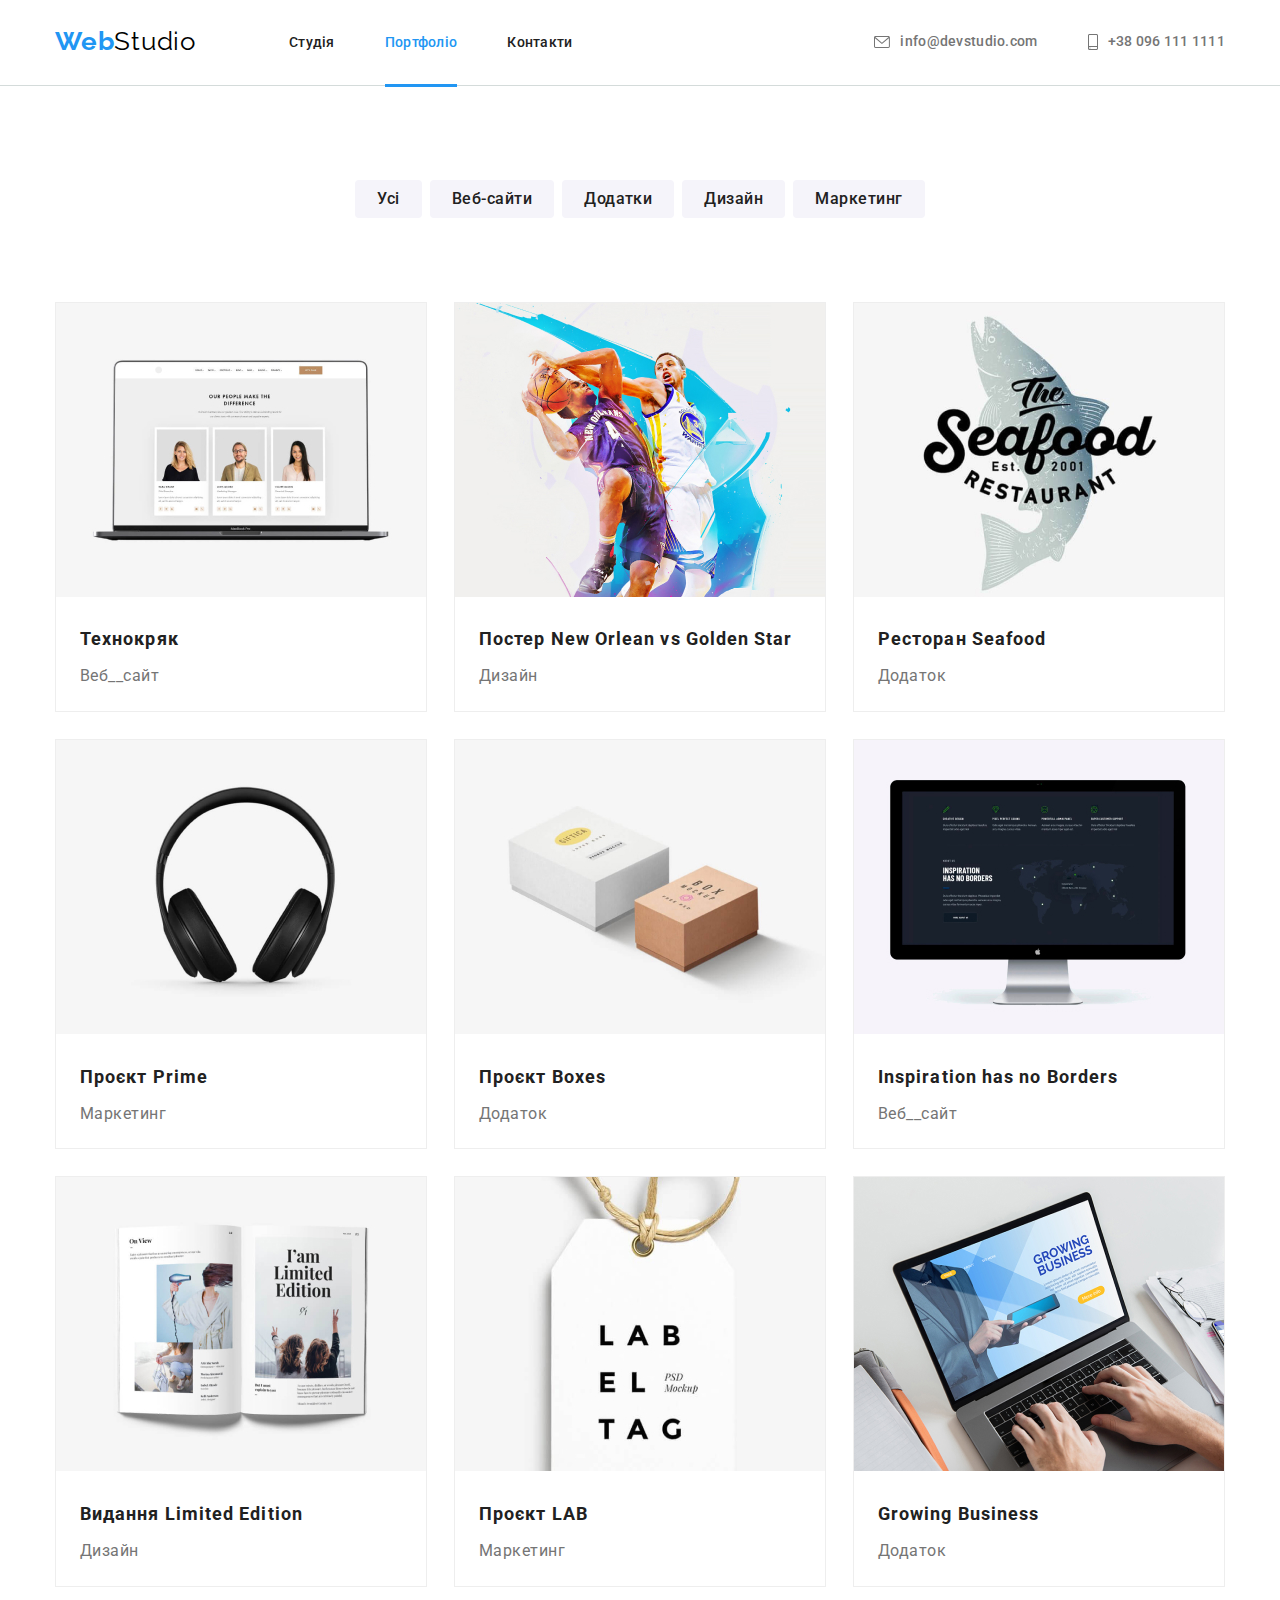
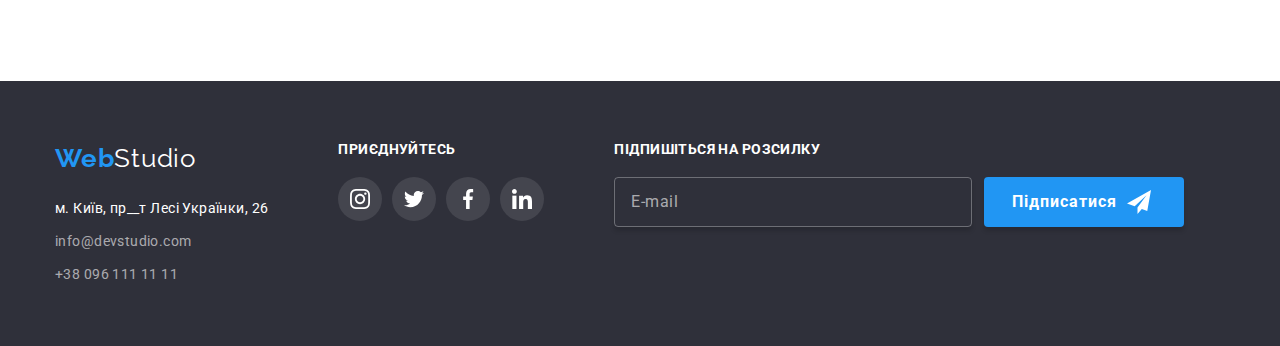
==== portfolio.html @ a840257c "not-done" ====
<!DOCTYPE html>
<html lang="en">

<head>
    <meta charset="UTF-8">
    <meta http-equiv="X-UA-Compatible" content="IE=edge">
    <meta name="viewport" content="width=device-width, initial-scale=1.0">
    <title>Portfolio</title>
    <link rel="preconnect" href="https://fonts.googleapis.com">
    <link rel="preconnect" href="https://fonts.gstatic.com" crossorigin>
    <link
        href="https://fonts.googleapis.com/css2?family=Raleway:wght@700&family=Roboto:wght@400;500;700;900&display=swap"
        rel="stylesheet">

<link rel="stylesheet" href="./css/portfolio.min.css">

<body class="body">
    <header class="header">
        <div class="container">
            <nav class="header__nav">
                <a class="header__logo__link" href="./index.html"><span class="header__logo__color">Web</span><span
                        class="header__logo">Studio</span></a>
                <ul class="header__list">
                    <li class="header__item"><a class="header__link" href="./index.html">Студія</a></li>
                    <li class="header__item"><a class="header__link header__link__active header__current" href="./portfolio.html">Портфоліо</a></li>
                    <li class="header__item"><a class="header__link" href="#">Контакти</a></li>
                </ul>
                <ul class="header__contacts">
                    <li class="header__contact"> 
                        <div class="header__svg__item">
                            <svg class="header__svg__envelope">
                                <use href="./icons/icon.svg#icon-envelope-hover"></use>
                            </svg>
                             <a class="header__contact__link" href="mailto:info@devstudio.com">info@devstudio.com</a>
                        </div>
                    </li>
                    <li class="header__contact"> 
                        <div class="header__svg__item">
                            <svg class="header__svg__smartphone">
                                <use href="./icons/icon.svg#icon-smartphone"></use>
                            </svg> 
                            <a class="header__contact__link" href="tel:+380961111111">+38 096 111 1111</a>
                        </div>


                    </li>
                </ul>
            </nav>
        </div>
    </header>
    <main class="projects">
        <div class="container">
            <ul class="projects__list">
                <li class="projects__item"><button class="projects__button" type="button">Усі</button></li>
                <li class="projects__item"><button class="projects__button" type="button">Веб-сайти</button></li>
                <li class="projects__item"><button class="projects__button" type="button">Додатки</button></li>
                <li class="projects__item"><button class="projects__button" type="button">Дизайн</button></li>
                <li class="projects__item"><button class="projects__button" type="button">Маркетинг</button></li>
            </ul>
            <ul class="projects__list2">
                <li class="projects__item2">
                    <article class="projects__article">
                        <div class="projects__hover__box">
                            <p class="projects__hover__text">Ресурс пропонує комплексні пропозиції з різним рівнем функціоналу та сервісів. Все це дозволить відвідувачу отримати вичерпні відомості про компанію чи приватну особу.</p>
                        </div>
                        <img src="./imgase-portfolio/img.jpg" alt="website">
                        <div class="projects__box">
                            <h2 class="projects__headline">Технокряк</h2>
                            <p class="projects__info">Веб__сайт</p>
                        </div>
                    </article>
                </li>
                <li class="projects__item2">
                    <article class="projects__article">
                        <div class="projects__hover__box">
                            <p class="projects__hover__text">Ресурс пропонує комплексні пропозиції з різним рівнем функціоналу та сервісів. Все це дозволить відвідувачу отримати вичерпні відомості про компанію чи приватну особу.</p>
                        </div>
                        <img src="./imgase-portfolio/img(1).jpg" alt="designe">
                        <div class="projects__box">
                            <h2 class="projects__headline">Постер New Orlean vs Golden Star</h2>
                            <p class="projects__info">Дизайн</p>
                        </div>
                    </article>
                </li>
                <li class="projects__item2">
                    <article class="projects__article">
                        <div class="projects__hover__box">
                            <p class="projects__hover__text">Ресурс пропонує комплексні пропозиції з різним рівнем функціоналу та сервісів. Все це дозволить відвідувачу отримати вичерпні відомості про компанію чи приватну особу.</p>
                        </div>
                        <img src="./imgase-portfolio/img(2).jpg" alt="addition">
                        <div class="projects__box">
                            <h2 class="projects__headline">Ресторан Seafood</h2>
                            <p class="projects__info">Додаток</p>
                        </div>
                    </article>

                </li>
                <li class="projects__item2">
                    <article class="projects__article">
                        <div class="projects__hover__box">
                            <p class="projects__hover__text">Ресурс пропонує комплексні пропозиції з різним рівнем функціоналу та сервісів. Все це дозволить відвідувачу отримати вичерпні відомості про компанію чи приватну особу.</p>
                        </div>
                        <img src="./imgase-portfolio/img(3).jpg" alt="marketing">
                        <div class="projects__box">
                            <h2 class="projects__headline">Проєкт Prime</h2>
                            <p class="projects__info">Маркетинг</p>
                        </div>
                    </article>

                </li>
                <li class="projects__item2">
                    <article class="projects__article">
                        <div class="projects__hover__box">
                            <p class="projects__hover__text">Ресурс пропонує комплексні пропозиції з різним рівнем функціоналу та сервісів. Все це дозволить відвідувачу отримати вичерпні відомості про компанію чи приватну особу.</p>
                        </div>
                        <img src="./imgase-portfolio/img(4).jpg" alt="addition">
                        <div class="projects__box">
                            <h2 class="projects__headline">Проєкт Boxes</h2>
                            <p class="projects__info">Додаток</p>
                        </div>
                    </article>

                </li>
                <li class="projects__item2">
                    <article class="projects__article">
                        <div class="projects__hover__box">
                            <p class="projects__hover__text">Ресурс пропонує комплексні пропозиції з різним рівнем функціоналу та сервісів. Все це дозволить відвідувачу отримати вичерпні відомості про компанію чи приватну особу.</p>
                        </div>
                        <img src="./imgase-portfolio/img(5).jpg" alt="website">
                        <div class="projects__box">
                            <h2 class="projects__headline">Inspiration has no Borders</h2>
                            <p class="projects__info">Веб__сайт</p>
                        </div>
                    </article>

                </li>
                <li class="projects__item2">
                    <article class="projects__article">
                        <div class="projects__hover__box">
                            <p class="projects__hover__text">Ресурс пропонує комплексні пропозиції з різним рівнем функціоналу та сервісів. Все це дозволить відвідувачу отримати вичерпні відомості про компанію чи приватну особу.</p>
                        </div>
                        <img src="./imgase-portfolio/img(6).jpg" alt="designe">
                        <div class="projects__box">
                            <h2 class="projects__headline">Видання Limited Edition</h2>
                            <p class="projects__info">Дизайн</p>
                        </div>
                    </article>

                </li>
                <li class="projects__item2">
                    <article class="projects__article">
                        <div class="projects__hover__box">
                            <p class="projects__hover__text">Ресурс пропонує комплексні пропозиції з різним рівнем функціоналу та сервісів. Все це дозволить відвідувачу отримати вичерпні відомості про компанію чи приватну особу.</p>
                        </div>
                        <img src="./imgase-portfolio/img(7).jpg" alt="marketing">
                        <div class="projects__box">
                            <h2 class="projects__headline">Проєкт LAB</h2>
                            <p class="projects__info">Маркетинг</p>
                        </div>
                    </article>

                </li>
                <li class="projects__item2">
                    <article class="projects__article">
                        <div class="projects__hover__box">
                            <p class="projects__hover__text">Ресурс пропонує комплексні пропозиції з різним рівнем функціоналу та сервісів. Все це дозволить відвідувачу отримати вичерпні відомості про компанію чи приватну особу.</p>
                        </div>
                        <img src="./imgase-portfolio/img(8).jpg" alt="addition">
                        <div class="projects__box">
                            <h2 class="projects__headline">Growing Business</h2>
                            <p class="projects__info">Додаток</p>
                        </div>
                    </article>

                </li>
            </ul>
        </div>
    </main>
    <footer class="footer">
        <div class="container footer__big__box">
            <div class="footer__box__left">
                <a class="footer__logo__link" href="./index.html"><span class="footer__logo__color">Web</span><span
                        class="footer__logo">Studio</span></a>
                <address class="footer__address"> м. Київ, пр__т Лесі Українки, 26</address>
                <ul class="footer__list">
                    <li class="footer__item">
                        <a class="footer__mail" href="mailto:info@devstudio.com">info@devstudio.com</a>
                    </li>
                    <li class="footer__item">
                        <a class="footer__tel" href="tel:+380961111111">+38 096 111 11 11</a>
                    </li>
                </ul>
            </div>
            <div class="footer__box__right">
                <p class="footer__box__r__headline">приєднуйтесь</p>
                <ul class="footer__box__r__svg__list">
                    <li class="footer__box__r__svg__item">
                        <a class="footer__box__r__svg__circle">
                            <svg class="footer__box__r__svg">
                                <use href="./icons/icon.svg#icon-instagram"></use>
                            </svg>
                        </a>
                    </li>
                    <li class="footer__box__r__svg__item">
                        <a class="footer__box__r__svg__circle">
                            <svg class="footer__box__r__svg">
                                <use href="./icons/icon.svg#icon-twitter"></use>
                            </svg>
                        </a>
                    </li>
                    <li class="footer__box__r__svg__item">
                        <a class="footer__box__r__svg__circle">
                            <svg class="footer__box__r__svg">
                                <use href="./icons/icon.svg#icon-facebook"></use>
                            </svg>
                        </a>

                    </li>
                    <li class="footer__svg__item">
                        <a class="footer__box__r__svg__circle">
                            <svg class="footer__box__r__svg">
                                <use href="./icons/icon.svg#icon-linkedin"></use>
                            </svg>
                        </a>

                    </li>
                    <!-- <li class="footer-svg-item">
                        <a class="footer-box-r-svg-circle">
                            <svg class="footer-box-r-svg">
                                <use href="./icons/icon.svg#icon-youtube"></use>
                            </svg>
                        </a>

                    </li> -->
                </ul>
            </div>
            <div class="footer__super__right__box">
              <h3 class="footer__super__right__headline">Підпишіться на розсилку</h3>
              <div class="footer__super__right__small__box">
            <input class="footer__super__right__input" placeholder="E-mail" type="text">
            <button class="footer__super__right__button">
                <p class="footer__super__right__button__text">
                    Підписатися</p>
                <svg class="footer__super__right__svg">
                    <use href="./icons/icon.svg#icon-icon-send"></use>
                </svg>
            </button>
        </div>  
        </div>
        </div>
    </footer>
</body>

</html>
---- css/portfolio.min.css ----
h1,h2,h3,h4,h5,h6,p{margin:0px}ul,ol{padding:0px;margin:0px;list-style:none}a{text-decoration:none}body{font-family:"Roboto"}.container{width:1200px;padding-left:15px;padding-right:15px;margin-left:auto;margin-right:auto}/*! modern-normalize v2.0.0 | MIT License | https://github.com/sindresorhus/modern-normalize */*,::before,::after{box-sizing:border-box}html{font-family:system-ui,"Segoe UI",Roboto,Helvetica,Arial,sans-serif,"Apple Color Emoji","Segoe UI Emoji";line-height:1.15;-webkit-text-size-adjust:100%;-moz-tab-size:4;-o-tab-size:4;tab-size:4}body{margin:0}hr{height:0;color:inherit}abbr[title]{-webkit-text-decoration:underline dotted;text-decoration:underline dotted}b,strong{font-weight:bolder}code,kbd,samp,pre{font-family:ui-monospace,SFMono-Regular,Consolas,"Liberation Mono",Menlo,monospace;font-size:1em}small{font-size:80%}sub,sup{font-size:75%;line-height:0;position:relative;vertical-align:baseline}sub{bottom:-0.25em}sup{top:-0.5em}table{text-indent:0;border-color:inherit}button,input,optgroup,select,textarea{font-family:inherit;font-size:100%;line-height:1.15;margin:0}button,select{text-transform:none}button,[type=button],[type=reset],[type=submit]{-webkit-appearance:button}::-moz-focus-inner{border-style:none;padding:0}:-moz-focusring{outline:1px dotted ButtonText}:-moz-ui-invalid{box-shadow:none}legend{padding:0}progress{vertical-align:baseline}::-webkit-inner-spin-button,::-webkit-outer-spin-button{height:auto}[type=search]{-webkit-appearance:textfield;outline-offset:-2px}::-webkit-search-decoration{-webkit-appearance:none}::-webkit-file-upload-button{-webkit-appearance:button;font:inherit}summary{display:list-item}.header{border-bottom:solid #d4dbda 1px}.header__item{position:relative}.header__nav{display:flex;justify-content:space-between}.header__logo__link{padding-top:24px;padding-bottom:25px}.header__list{display:flex;margin-left:93px;gap:50px;align-items:center}.header__svg__item{display:flex;gap:10px;align-items:center}.header__svg__envelope{fill:#757575;width:16px;height:12px;transition-property:fill;transition-duration:250ms;transition-timing-function:cubic-bezier(0.4, 0, 0.2, 1)}.header__svg__smartphone{width:10px;height:16px;fill:#757575;transition-property:fill;transition-duration:250ms;transition-timing-function:cubic-bezier(0.4, 0, 0.2, 1)}.header__svg__item:hover .header__svg__envelope{fill:#2196f3}.header__svg__item:hover .header__contact__link{color:#2196f3}.header__svg__item:hover .header__svg__smartphone{fill:#2196f3}.header__contacts{display:flex;margin-left:auto;gap:50px;align-items:center}.header__logo__color{font-family:"Raleway";font-size:26px;font-weight:700;line-height:1.19;letter-spacing:.03em;text-align:left;color:#2196f3}.header__logo{font-family:"Raleway";font-size:26px;font-weight:400;line-height:1.38;letter-spacing:.03em;text-align:left;color:#000}.header__link{font-size:14px;font-weight:500;line-height:1.14;letter-spacing:.02em;text-align:left;color:#212121;transition-property:color;transition-duration:250ms;transition-timing-function:cubic-bezier(0.4, 0, 0.2, 1)}.header__contact__link{font-size:14px;font-weight:500;line-height:1.14;letter-spacing:.02em;text-align:left;color:#757575;transition-property:color;transition-duration:250ms;transition-timing-function:cubic-bezier(0.4, 0, 0.2, 1)}.header__link::after{display:block;position:absolute;opacity:0;content:"";background-color:#2196f3;height:3px;width:100%;margin-top:32px;transition-property:opacity;transition-duration:250ms;transition-timing-function:cubic-bezier(0.4, 0, 0.2, 1)}.header__link:hover::after{opacity:1}.header__link:hover{color:#2196f3}.header__current::after{display:block;position:absolute;content:"";opacity:1;background-color:#2196f3;height:3px;width:100%;margin-top:32px;transition-property:opacity;transition-duration:250ms;transition-timing-function:cubic-bezier(0.4, 0, 0.2, 1)}.header__current{color:#2196f3}.projects{padding-top:94px;padding-bottom:94px}.projects__article{border:1px solid #eee;background:#fff;transition-property:box-shadow;transition-duration:250ms;transition-timing-function:cubic-bezier(0.4, 0, 0.2, 1)}.projects__article:hover{box-shadow:1px 4px 6px 0px rgba(0,0,0,.16),0px 4px 4px 0px rgba(0,0,0,.06),0px 1px 1px 0px rgba(0,0,0,.12)}.projects__list{display:flex;gap:8px;justify-content:center;margin-bottom:50px}.projects__button{display:block;font-size:16px;font-weight:500;line-height:1.62;letter-spacing:.03em;height:38px;font-family:"Roboto";text-align:center;color:#212121;background:#f5f4fa;border-radius:4px;border:none;padding-left:22px;padding-right:22px;padding-top:6px;padding-bottom:6px;cursor:pointer;transition-property:background-color,color,box-shadow;transition-duration:250ms;transition-timing-function:cubic-bezier(0.4, 0, 0.2, 1)}.projects__button:hover{color:#fff;background:#2196f3;box-shadow:0 2px 2px 0 rgba(0,0,0,.12),0 1px 2px 0 rgba(0,0,0,.08),0 3px 1px 0 rgba(0,0,0,.1)}.projects__list2{display:flex;flex-wrap:wrap;row-gap:30px;gap:27px;justify-content:center}.projects__box{padding-left:24px;padding-top:20px;padding-bottom:20px}.projects__article{border:1px solid #eee;background:#fff;position:relative}.projects__headline{font-size:18px;font-weight:700;line-height:2;letter-spacing:.06em;text-align:left;color:#212121;margin-bottom:4px}.projects__info{font-size:16px;font-weight:400;line-height:1.87;letter-spacing:.03em;text-align:left;color:#757575}.projects__item{margin-bottom:34px}.projects__hover__box{background-color:rgba(33,150,243,.9);opacity:0;position:absolute;padding-left:24px;padding-top:63px;padding-bottom:63px;transition:opacity 250sm cubic-bezier(0.4, 0, 0.2, 1)}.projects__article:hover .projects__hover__box{opacity:1}.projects__hover__text{color:#fff;font-family:Roboto;font-size:18px;font-style:normal;font-weight:400;line-height:28px;letter-spacing:.54px}.footer{background:#2f303a;padding-top:60px;padding-bottom:60px}.footer__big__box{display:flex;gap:70px}.footer__logo__link{display:block;margin-bottom:20px}.footer__logo__color{font-family:"Raleway";font-size:26px;font-weight:700;line-height:1.19;letter-spacing:.03em;text-align:left;color:#2196f3}.footer__logo{font-family:"Raleway";font-size:26px;font-weight:400;line-height:1.38;letter-spacing:.03em;text-align:left;color:#fff}.footer__address{font-size:14px;font-weight:400;line-height:1.71;letter-spacing:.03em;text-align:left;color:#fff;font-style:normal}.footer__mail{display:block;font-size:14px;font-weight:400;line-height:1.71;letter-spacing:.03em;text-align:left;color:rgba(255,255,255,.6);margin-top:9px}.footer__tel{display:block;font-size:14px;font-weight:400;line-height:1.71;letter-spacing:.03em;text-align:left;color:rgba(255,255,255,.6);margin-top:9px}.footer__box__r__headline{color:#fff;font-family:Roboto;font-size:14px;font-style:normal;font-weight:700;line-height:normal;letter-spacing:.42px;text-transform:uppercase}.footer__box__r__svg__list{display:flex;gap:10px;margin-top:20px}.footer__box__r__svg{width:20px;height:20px;fill:#fff}.footer__box__r__svg__circle{display:flex;background-color:rgba(255,255,255,.1019607843);border-radius:50px;width:44px;height:44px;justify-content:center;align-items:center;transition-property:background-color;transition-duration:250ms;transition-timing-function:cubic-bezier(0.4, 0, 0.2, 1)}.footer__box__r__svg__circle:hover{background-color:#2196f3}.footer__super__right__svg{width:24px;height:24px;fill:#fff;margin-left:10px}.footer__super__right__small__box{display:flex;margin-top:20px;gap:12px}.footer__super__right__headline{color:#fff;font-family:Roboto;font-size:14px;font-style:normal;font-weight:700;line-height:normal;letter-spacing:.42px;text-transform:uppercase}.footer__super__right__input{display:flex;width:358px;height:50px;flex-shrink:0;border-radius:4px;border:1px solid rgba(255,255,255,.3);background:rgba(33,150,243,0);box-shadow:0px 4px 4px 0px rgba(0,0,0,.15);flex-direction:column;justify-content:center;padding-left:16px}.footer__super__right__input::-moz-placeholder{color:rgba(255,255,255,.6);font-family:Roboto;font-size:16px;font-style:normal;font-weight:400;line-height:20px;letter-spacing:.48px}.footer__super__right__input::placeholder{color:rgba(255,255,255,.6);font-family:Roboto;font-size:16px;font-style:normal;font-weight:400;line-height:20px;letter-spacing:.48px}.footer__super__right__button{display:flex;border:none;width:200px;height:50px;flex-shrink:0;border-radius:4px;background:#2196f3;box-shadow:0px 4px 4px 0px rgba(0,0,0,.15);color:#fff;font-family:Roboto;font-size:16px;font-style:normal;font-weight:700;line-height:30px;letter-spacing:.96px;align-items:center;padding-left:28px}/*# sourceMappingURL=portfolio.min.css.map */
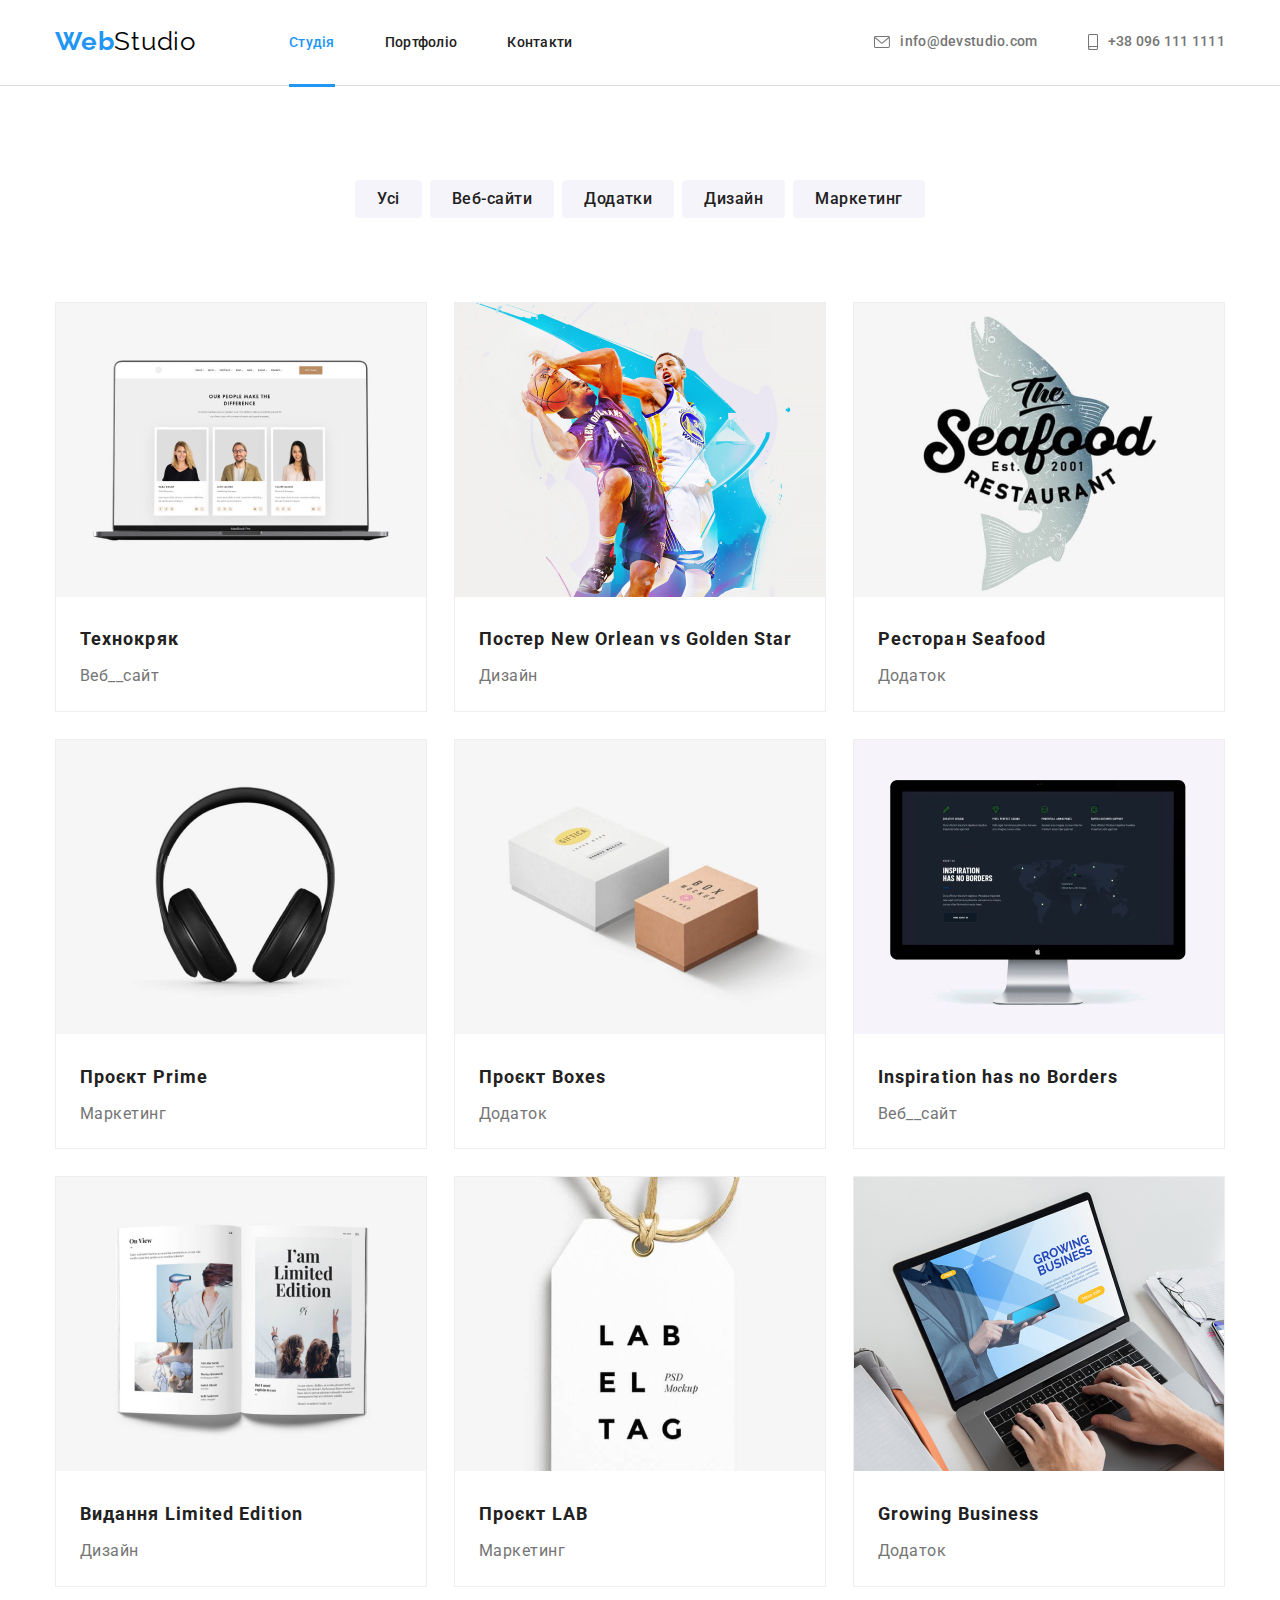
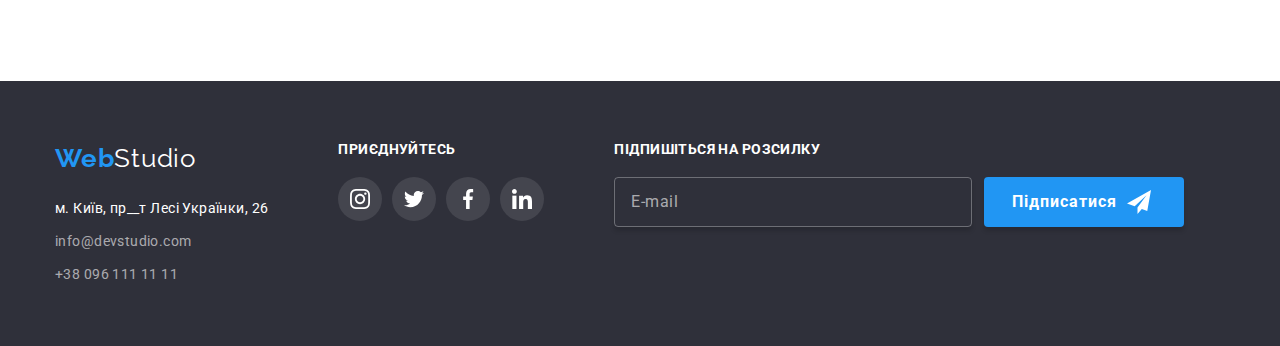
==== commit 1827ed64: "done" ====
--- a/portfolio.html
+++ b/portfolio.html
@@ -15,31 +15,36 @@
 <link rel="stylesheet" href="./css/portfolio.min.css">
 
 <body class="body">
+
+
+    <!-- header -->
+
+
     <header class="header">
         <div class="container">
             <nav class="header__nav">
-                <a class="header__logo__link" href="./index.html"><span class="header__logo__color">Web</span><span
+                <a class="header__logo__link" href="./index.html"><span class="header__logo-color">Web</span><span
                         class="header__logo">Studio</span></a>
                 <ul class="header__list">
-                    <li class="header__item"><a class="header__link" href="./index.html">Студія</a></li>
-                    <li class="header__item"><a class="header__link header__link__active header__current" href="./portfolio.html">Портфоліо</a></li>
+                    <li class="header__item"><a class="header__link header__link__active header__current" href="./index.html">Студія</a></li>
+                    <li class="header__item"><a class="header__link" href="./portfolio.html">Портфоліо</a></li>
                     <li class="header__item"><a class="header__link" href="#">Контакти</a></li>
                 </ul>
                 <ul class="header__contacts">
                     <li class="header__contact"> 
-                        <div class="header__svg__item">
-                            <svg class="header__svg__envelope">
+                        <div class="header__svg">
+                            <svg class="header__envelope">
                                 <use href="./icons/icon.svg#icon-envelope-hover"></use>
                             </svg>
-                             <a class="header__contact__link" href="mailto:info@devstudio.com">info@devstudio.com</a>
+                             <a class="header__contacts" href="mailto:info@devstudio.com">info@devstudio.com</a>
                         </div>
                     </li>
                     <li class="header__contact"> 
-                        <div class="header__svg__item">
-                            <svg class="header__svg__smartphone">
+                        <div class="header__svg">
+                            <svg class="header__smartphone">
                                 <use href="./icons/icon.svg#icon-smartphone"></use>
                             </svg> 
-                            <a class="header__contact__link" href="tel:+380961111111">+38 096 111 1111</a>
+                            <a class="header__contacts" href="tel:+380961111111">+38 096 111 1111</a>
                         </div>
 
 
@@ -48,6 +53,11 @@
             </nav>
         </div>
     </header>
+
+
+    <!-- main -->
+
+
     <main class="projects">
         <div class="container">
             <ul class="projects__list">
@@ -57,11 +67,11 @@
                 <li class="projects__item"><button class="projects__button" type="button">Дизайн</button></li>
                 <li class="projects__item"><button class="projects__button" type="button">Маркетинг</button></li>
             </ul>
-            <ul class="projects__list2">
-                <li class="projects__item2">
-                    <article class="projects__article">
-                        <div class="projects__hover__box">
-                            <p class="projects__hover__text">Ресурс пропонує комплексні пропозиції з різним рівнем функціоналу та сервісів. Все це дозволить відвідувачу отримати вичерпні відомості про компанію чи приватну особу.</p>
+            <ul class="projects__big-list">
+                <li class="projects__big-item">
+                    <article class="projects__article">
+                        <div class="projects__hover-box">
+                            <p class="projects__hover-text">Ресурс пропонує комплексні пропозиції з різним рівнем функціоналу та сервісів. Все це дозволить відвідувачу отримати вичерпні відомості про компанію чи приватну особу.</p>
                         </div>
                         <img src="./imgase-portfolio/img.jpg" alt="website">
                         <div class="projects__box">
@@ -70,10 +80,10 @@
                         </div>
                     </article>
                 </li>
-                <li class="projects__item2">
-                    <article class="projects__article">
-                        <div class="projects__hover__box">
-                            <p class="projects__hover__text">Ресурс пропонує комплексні пропозиції з різним рівнем функціоналу та сервісів. Все це дозволить відвідувачу отримати вичерпні відомості про компанію чи приватну особу.</p>
+                <li class="projects__big-item">
+                    <article class="projects__article">
+                        <div class="projects__hover-box">
+                            <p class="projects__hover-text">Ресурс пропонує комплексні пропозиції з різним рівнем функціоналу та сервісів. Все це дозволить відвідувачу отримати вичерпні відомості про компанію чи приватну особу.</p>>
                         </div>
                         <img src="./imgase-portfolio/img(1).jpg" alt="designe">
                         <div class="projects__box">
@@ -82,10 +92,10 @@
                         </div>
                     </article>
                 </li>
-                <li class="projects__item2">
-                    <article class="projects__article">
-                        <div class="projects__hover__box">
-                            <p class="projects__hover__text">Ресурс пропонує комплексні пропозиції з різним рівнем функціоналу та сервісів. Все це дозволить відвідувачу отримати вичерпні відомості про компанію чи приватну особу.</p>
+                <li class="projects__big-item">
+                    <article class="projects__article">
+                        <div class="projects__hover-box">
+                            <p class="projects__hover-text">Ресурс пропонує комплексні пропозиції з різним рівнем функціоналу та сервісів. Все це дозволить відвідувачу отримати вичерпні відомості про компанію чи приватну особу.</p>
                         </div>
                         <img src="./imgase-portfolio/img(2).jpg" alt="addition">
                         <div class="projects__box">
@@ -95,10 +105,10 @@
                     </article>
 
                 </li>
-                <li class="projects__item2">
-                    <article class="projects__article">
-                        <div class="projects__hover__box">
-                            <p class="projects__hover__text">Ресурс пропонує комплексні пропозиції з різним рівнем функціоналу та сервісів. Все це дозволить відвідувачу отримати вичерпні відомості про компанію чи приватну особу.</p>
+                <li class="projects__big-item">
+                    <article class="projects__article">
+                        <div class="projects__hover-box">
+                            <p class="projects__hover-text">Ресурс пропонує комплексні пропозиції з різним рівнем функціоналу та сервісів. Все це дозволить відвідувачу отримати вичерпні відомості про компанію чи приватну особу.</p>
                         </div>
                         <img src="./imgase-portfolio/img(3).jpg" alt="marketing">
                         <div class="projects__box">
@@ -108,10 +118,10 @@
                     </article>
 
                 </li>
-                <li class="projects__item2">
-                    <article class="projects__article">
-                        <div class="projects__hover__box">
-                            <p class="projects__hover__text">Ресурс пропонує комплексні пропозиції з різним рівнем функціоналу та сервісів. Все це дозволить відвідувачу отримати вичерпні відомості про компанію чи приватну особу.</p>
+                <li class="projects__big-item">
+                    <article class="projects__article">
+                        <div class="projects__hover-box">
+                            <p class="projects__hover-text">Ресурс пропонує комплексні пропозиції з різним рівнем функціоналу та сервісів. Все це дозволить відвідувачу отримати вичерпні відомості про компанію чи приватну особу.</p>
                         </div>
                         <img src="./imgase-portfolio/img(4).jpg" alt="addition">
                         <div class="projects__box">
@@ -121,10 +131,10 @@
                     </article>
 
                 </li>
-                <li class="projects__item2">
-                    <article class="projects__article">
-                        <div class="projects__hover__box">
-                            <p class="projects__hover__text">Ресурс пропонує комплексні пропозиції з різним рівнем функціоналу та сервісів. Все це дозволить відвідувачу отримати вичерпні відомості про компанію чи приватну особу.</p>
+                <li class="projects__big-item">
+                    <article class="projects__article">
+                        <div class="projects__hover-box">
+                            <p class="projects__hover-text">Ресурс пропонує комплексні пропозиції з різним рівнем функціоналу та сервісів. Все це дозволить відвідувачу отримати вичерпні відомості про компанію чи приватну особу.</p>
                         </div>
                         <img src="./imgase-portfolio/img(5).jpg" alt="website">
                         <div class="projects__box">
@@ -134,10 +144,10 @@
                     </article>
 
                 </li>
-                <li class="projects__item2">
-                    <article class="projects__article">
-                        <div class="projects__hover__box">
-                            <p class="projects__hover__text">Ресурс пропонує комплексні пропозиції з різним рівнем функціоналу та сервісів. Все це дозволить відвідувачу отримати вичерпні відомості про компанію чи приватну особу.</p>
+                <li class="projects__big-item">
+                    <article class="projects__article">
+                        <div class="projects__hover-box">
+                            <p class="projects__hover-text">Ресурс пропонує комплексні пропозиції з різним рівнем функціоналу та сервісів. Все це дозволить відвідувачу отримати вичерпні відомості про компанію чи приватну особу.</p>
                         </div>
                         <img src="./imgase-portfolio/img(6).jpg" alt="designe">
                         <div class="projects__box">
@@ -147,10 +157,10 @@
                     </article>
 
                 </li>
-                <li class="projects__item2">
-                    <article class="projects__article">
-                        <div class="projects__hover__box">
-                            <p class="projects__hover__text">Ресурс пропонує комплексні пропозиції з різним рівнем функціоналу та сервісів. Все це дозволить відвідувачу отримати вичерпні відомості про компанію чи приватну особу.</p>
+                <li class="projects__big-item">
+                    <article class="projects__article">
+                        <div class="projects__hover-box">
+                            <p class="projects__hover-text">Ресурс пропонує комплексні пропозиції з різним рівнем функціоналу та сервісів. Все це дозволить відвідувачу отримати вичерпні відомості про компанію чи приватну особу.</p>
                         </div>
                         <img src="./imgase-portfolio/img(7).jpg" alt="marketing">
                         <div class="projects__box">
@@ -160,10 +170,10 @@
                     </article>
 
                 </li>
-                <li class="projects__item2">
-                    <article class="projects__article">
-                        <div class="projects__hover__box">
-                            <p class="projects__hover__text">Ресурс пропонує комплексні пропозиції з різним рівнем функціоналу та сервісів. Все це дозволить відвідувачу отримати вичерпні відомості про компанію чи приватну особу.</p>
+                <li class="projects__big-item">
+                    <article class="projects__article">
+                        <div class="projects__hover-box">
+                            <p class="projects__hover-text">Ресурс пропонує комплексні пропозиції з різним рівнем функціоналу та сервісів. Все це дозволить відвідувачу отримати вичерпні відомості про компанію чи приватну особу.</p>
                         </div>
                         <img src="./imgase-portfolio/img(8).jpg" alt="addition">
                         <div class="projects__box">
@@ -176,6 +186,11 @@
             </ul>
         </div>
     </main>
+
+
+    <!-- footer -->
+
+
     <footer class="footer">
         <div class="container footer__big__box">
             <div class="footer__box__left">
@@ -191,34 +206,34 @@
                     </li>
                 </ul>
             </div>
-            <div class="footer__box__right">
-                <p class="footer__box__r__headline">приєднуйтесь</p>
-                <ul class="footer__box__r__svg__list">
-                    <li class="footer__box__r__svg__item">
-                        <a class="footer__box__r__svg__circle">
-                            <svg class="footer__box__r__svg">
+            <div class="footer__box-right">
+                <p class="footer__box-r-headline">приєднуйтесь</p>
+                <ul class="footer__box-r-svg-list">
+                    <li class="footer__box-r-svg-item">
+                        <a class="footer__box-r-svg-circle">
+                            <svg class="footer__box-r-svg">
                                 <use href="./icons/icon.svg#icon-instagram"></use>
                             </svg>
                         </a>
                     </li>
-                    <li class="footer__box__r__svg__item">
-                        <a class="footer__box__r__svg__circle">
-                            <svg class="footer__box__r__svg">
+                    <li class="footer__box-r-svg-item">
+                        <a class="footer__box-r-svg-circle">
+                            <svg class="footer__box-r-svg">
                                 <use href="./icons/icon.svg#icon-twitter"></use>
                             </svg>
                         </a>
                     </li>
-                    <li class="footer__box__r__svg__item">
-                        <a class="footer__box__r__svg__circle">
-                            <svg class="footer__box__r__svg">
+                    <li class="footer__box-r-svg-item">
+                        <a class="footer__box-r-svg-circle">
+                            <svg class="footer__box-r-svg">
                                 <use href="./icons/icon.svg#icon-facebook"></use>
                             </svg>
                         </a>
 
                     </li>
-                    <li class="footer__svg__item">
-                        <a class="footer__box__r__svg__circle">
-                            <svg class="footer__box__r__svg">
+                    <li class="footer__box-r-svg-item">
+                        <a class="footer__box-r-svg-circle">
+                            <svg class="footer__box-r-svg">
                                 <use href="./icons/icon.svg#icon-linkedin"></use>
                             </svg>
                         </a>
@@ -234,14 +249,14 @@
                     </li> -->
                 </ul>
             </div>
-            <div class="footer__super__right__box">
-              <h3 class="footer__super__right__headline">Підпишіться на розсилку</h3>
-              <div class="footer__super__right__small__box">
-            <input class="footer__super__right__input" placeholder="E-mail" type="text">
-            <button class="footer__super__right__button">
-                <p class="footer__super__right__button__text">
+            <div class="footer__super-right-box">
+              <h3 class="footer__super-right-headline">Підпишіться на розсилку</h3>
+              <div class="footer__super-right-small-box">
+            <input class="footer__super-right-input" placeholder="E-mail" type="text">
+            <button class="footer__super-right-button">
+                <p class="footer__super-right-button-text">
                     Підписатися</p>
-                <svg class="footer__super__right__svg">
+                <svg class="footer__super-right-svg">
                     <use href="./icons/icon.svg#icon-icon-send"></use>
                 </svg>
             </button>
--- a/css/portfolio.min.css
+++ b/css/portfolio.min.css
@@ -1 +1 @@
-h1,h2,h3,h4,h5,h6,p{margin:0px}ul,ol{padding:0px;margin:0px;list-style:none}a{text-decoration:none}body{font-family:"Roboto"}.container{width:1200px;padding-left:15px;padding-right:15px;margin-left:auto;margin-right:auto}/*! modern-normalize v2.0.0 | MIT License | https://github.com/sindresorhus/modern-normalize */*,::before,::after{box-sizing:border-box}html{font-family:system-ui,"Segoe UI",Roboto,Helvetica,Arial,sans-serif,"Apple Color Emoji","Segoe UI Emoji";line-height:1.15;-webkit-text-size-adjust:100%;-moz-tab-size:4;-o-tab-size:4;tab-size:4}body{margin:0}hr{height:0;color:inherit}abbr[title]{-webkit-text-decoration:underline dotted;text-decoration:underline dotted}b,strong{font-weight:bolder}code,kbd,samp,pre{font-family:ui-monospace,SFMono-Regular,Consolas,"Liberation Mono",Menlo,monospace;font-size:1em}small{font-size:80%}sub,sup{font-size:75%;line-height:0;position:relative;vertical-align:baseline}sub{bottom:-0.25em}sup{top:-0.5em}table{text-indent:0;border-color:inherit}button,input,optgroup,select,textarea{font-family:inherit;font-size:100%;line-height:1.15;margin:0}button,select{text-transform:none}button,[type=button],[type=reset],[type=submit]{-webkit-appearance:button}::-moz-focus-inner{border-style:none;padding:0}:-moz-focusring{outline:1px dotted ButtonText}:-moz-ui-invalid{box-shadow:none}legend{padding:0}progress{vertical-align:baseline}::-webkit-inner-spin-button,::-webkit-outer-spin-button{height:auto}[type=search]{-webkit-appearance:textfield;outline-offset:-2px}::-webkit-search-decoration{-webkit-appearance:none}::-webkit-file-upload-button{-webkit-appearance:button;font:inherit}summary{display:list-item}.header{border-bottom:solid #d4dbda 1px}.header__item{position:relative}.header__nav{display:flex;justify-content:space-between}.header__logo__link{padding-top:24px;padding-bottom:25px}.header__list{display:flex;margin-left:93px;gap:50px;align-items:center}.header__svg__item{display:flex;gap:10px;align-items:center}.header__svg__envelope{fill:#757575;width:16px;height:12px;transition-property:fill;transition-duration:250ms;transition-timing-function:cubic-bezier(0.4, 0, 0.2, 1)}.header__svg__smartphone{width:10px;height:16px;fill:#757575;transition-property:fill;transition-duration:250ms;transition-timing-function:cubic-bezier(0.4, 0, 0.2, 1)}.header__svg__item:hover .header__svg__envelope{fill:#2196f3}.header__svg__item:hover .header__contact__link{color:#2196f3}.header__svg__item:hover .header__svg__smartphone{fill:#2196f3}.header__contacts{display:flex;margin-left:auto;gap:50px;align-items:center}.header__logo__color{font-family:"Raleway";font-size:26px;font-weight:700;line-height:1.19;letter-spacing:.03em;text-align:left;color:#2196f3}.header__logo{font-family:"Raleway";font-size:26px;font-weight:400;line-height:1.38;letter-spacing:.03em;text-align:left;color:#000}.header__link{font-size:14px;font-weight:500;line-height:1.14;letter-spacing:.02em;text-align:left;color:#212121;transition-property:color;transition-duration:250ms;transition-timing-function:cubic-bezier(0.4, 0, 0.2, 1)}.header__contact__link{font-size:14px;font-weight:500;line-height:1.14;letter-spacing:.02em;text-align:left;color:#757575;transition-property:color;transition-duration:250ms;transition-timing-function:cubic-bezier(0.4, 0, 0.2, 1)}.header__link::after{display:block;position:absolute;opacity:0;content:"";background-color:#2196f3;height:3px;width:100%;margin-top:32px;transition-property:opacity;transition-duration:250ms;transition-timing-function:cubic-bezier(0.4, 0, 0.2, 1)}.header__link:hover::after{opacity:1}.header__link:hover{color:#2196f3}.header__current::after{display:block;position:absolute;content:"";opacity:1;background-color:#2196f3;height:3px;width:100%;margin-top:32px;transition-property:opacity;transition-duration:250ms;transition-timing-function:cubic-bezier(0.4, 0, 0.2, 1)}.header__current{color:#2196f3}.projects{padding-top:94px;padding-bottom:94px}.projects__article{border:1px solid #eee;background:#fff;transition-property:box-shadow;transition-duration:250ms;transition-timing-function:cubic-bezier(0.4, 0, 0.2, 1)}.projects__article:hover{box-shadow:1px 4px 6px 0px rgba(0,0,0,.16),0px 4px 4px 0px rgba(0,0,0,.06),0px 1px 1px 0px rgba(0,0,0,.12)}.projects__list{display:flex;gap:8px;justify-content:center;margin-bottom:50px}.projects__button{display:block;font-size:16px;font-weight:500;line-height:1.62;letter-spacing:.03em;height:38px;font-family:"Roboto";text-align:center;color:#212121;background:#f5f4fa;border-radius:4px;border:none;padding-left:22px;padding-right:22px;padding-top:6px;padding-bottom:6px;cursor:pointer;transition-property:background-color,color,box-shadow;transition-duration:250ms;transition-timing-function:cubic-bezier(0.4, 0, 0.2, 1)}.projects__button:hover{color:#fff;background:#2196f3;box-shadow:0 2px 2px 0 rgba(0,0,0,.12),0 1px 2px 0 rgba(0,0,0,.08),0 3px 1px 0 rgba(0,0,0,.1)}.projects__list2{display:flex;flex-wrap:wrap;row-gap:30px;gap:27px;justify-content:center}.projects__box{padding-left:24px;padding-top:20px;padding-bottom:20px}.projects__article{border:1px solid #eee;background:#fff;position:relative}.projects__headline{font-size:18px;font-weight:700;line-height:2;letter-spacing:.06em;text-align:left;color:#212121;margin-bottom:4px}.projects__info{font-size:16px;font-weight:400;line-height:1.87;letter-spacing:.03em;text-align:left;color:#757575}.projects__item{margin-bottom:34px}.projects__hover__box{background-color:rgba(33,150,243,.9);opacity:0;position:absolute;padding-left:24px;padding-top:63px;padding-bottom:63px;transition:opacity 250sm cubic-bezier(0.4, 0, 0.2, 1)}.projects__article:hover .projects__hover__box{opacity:1}.projects__hover__text{color:#fff;font-family:Roboto;font-size:18px;font-style:normal;font-weight:400;line-height:28px;letter-spacing:.54px}.footer{background:#2f303a;padding-top:60px;padding-bottom:60px}.footer__big__box{display:flex;gap:70px}.footer__logo__link{display:block;margin-bottom:20px}.footer__logo__color{font-family:"Raleway";font-size:26px;font-weight:700;line-height:1.19;letter-spacing:.03em;text-align:left;color:#2196f3}.footer__logo{font-family:"Raleway";font-size:26px;font-weight:400;line-height:1.38;letter-spacing:.03em;text-align:left;color:#fff}.footer__address{font-size:14px;font-weight:400;line-height:1.71;letter-spacing:.03em;text-align:left;color:#fff;font-style:normal}.footer__mail{display:block;font-size:14px;font-weight:400;line-height:1.71;letter-spacing:.03em;text-align:left;color:rgba(255,255,255,.6);margin-top:9px}.footer__tel{display:block;font-size:14px;font-weight:400;line-height:1.71;letter-spacing:.03em;text-align:left;color:rgba(255,255,255,.6);margin-top:9px}.footer__box__r__headline{color:#fff;font-family:Roboto;font-size:14px;font-style:normal;font-weight:700;line-height:normal;letter-spacing:.42px;text-transform:uppercase}.footer__box__r__svg__list{display:flex;gap:10px;margin-top:20px}.footer__box__r__svg{width:20px;height:20px;fill:#fff}.footer__box__r__svg__circle{display:flex;background-color:rgba(255,255,255,.1019607843);border-radius:50px;width:44px;height:44px;justify-content:center;align-items:center;transition-property:background-color;transition-duration:250ms;transition-timing-function:cubic-bezier(0.4, 0, 0.2, 1)}.footer__box__r__svg__circle:hover{background-color:#2196f3}.footer__super__right__svg{width:24px;height:24px;fill:#fff;margin-left:10px}.footer__super__right__small__box{display:flex;margin-top:20px;gap:12px}.footer__super__right__headline{color:#fff;font-family:Roboto;font-size:14px;font-style:normal;font-weight:700;line-height:normal;letter-spacing:.42px;text-transform:uppercase}.footer__super__right__input{display:flex;width:358px;height:50px;flex-shrink:0;border-radius:4px;border:1px solid rgba(255,255,255,.3);background:rgba(33,150,243,0);box-shadow:0px 4px 4px 0px rgba(0,0,0,.15);flex-direction:column;justify-content:center;padding-left:16px}.footer__super__right__input::-moz-placeholder{color:rgba(255,255,255,.6);font-family:Roboto;font-size:16px;font-style:normal;font-weight:400;line-height:20px;letter-spacing:.48px}.footer__super__right__input::placeholder{color:rgba(255,255,255,.6);font-family:Roboto;font-size:16px;font-style:normal;font-weight:400;line-height:20px;letter-spacing:.48px}.footer__super__right__button{display:flex;border:none;width:200px;height:50px;flex-shrink:0;border-radius:4px;background:#2196f3;box-shadow:0px 4px 4px 0px rgba(0,0,0,.15);color:#fff;font-family:Roboto;font-size:16px;font-style:normal;font-weight:700;line-height:30px;letter-spacing:.96px;align-items:center;padding-left:28px}/*# sourceMappingURL=portfolio.min.css.map */+h1,h2,h3,h4,h5,h6,p{margin:0px}ul,ol{padding:0px;margin:0px;list-style:none}a{text-decoration:none}body{font-family:"Roboto"}.container{width:1200px;padding-left:15px;padding-right:15px;margin-left:auto;margin-right:auto}/*! modern-normalize v2.0.0 | MIT License | https://github.com/sindresorhus/modern-normalize */*,::before,::after{box-sizing:border-box}html{font-family:system-ui,"Segoe UI",Roboto,Helvetica,Arial,sans-serif,"Apple Color Emoji","Segoe UI Emoji";line-height:1.15;-webkit-text-size-adjust:100%;-moz-tab-size:4;-o-tab-size:4;tab-size:4}body{margin:0}hr{height:0;color:inherit}abbr[title]{-webkit-text-decoration:underline dotted;text-decoration:underline dotted}b,strong{font-weight:bolder}code,kbd,samp,pre{font-family:ui-monospace,SFMono-Regular,Consolas,"Liberation Mono",Menlo,monospace;font-size:1em}small{font-size:80%}sub,sup{font-size:75%;line-height:0;position:relative;vertical-align:baseline}sub{bottom:-0.25em}sup{top:-0.5em}table{text-indent:0;border-color:inherit}button,input,optgroup,select,textarea{font-family:inherit;font-size:100%;line-height:1.15;margin:0}button,select{text-transform:none}button,[type=button],[type=reset],[type=submit]{-webkit-appearance:button}::-moz-focus-inner{border-style:none;padding:0}:-moz-focusring{outline:1px dotted ButtonText}:-moz-ui-invalid{box-shadow:none}legend{padding:0}progress{vertical-align:baseline}::-webkit-inner-spin-button,::-webkit-outer-spin-button{height:auto}[type=search]{-webkit-appearance:textfield;outline-offset:-2px}::-webkit-search-decoration{-webkit-appearance:none}::-webkit-file-upload-button{-webkit-appearance:button;font:inherit}summary{display:list-item}.header{border-bottom:solid #d4dbda 1px}.header__item{position:relative}.header__nav{display:flex;justify-content:space-between}.header__logo__link{padding-top:24px;padding-bottom:25px}.header__list{display:flex;margin-left:93px;gap:50px;align-items:center}.header__svg{display:flex;gap:10px;align-items:center}.header__envelope{fill:#757575;width:16px;height:12px;transition-property:fill;transition-duration:250ms;transition-timing-function:cubic-bezier(0.4, 0, 0.2, 1)}.header__smartphone{width:10px;height:16px;fill:#757575;transition-property:fill;transition-duration:250ms;transition-timing-function:cubic-bezier(0.4, 0, 0.2, 1)}.header__svg:hover .header__envelope{fill:#2196f3}.header__svg:hover .header__contacts{color:#2196f3}.header__svg:hover .header__smartphone{fill:#2196f3}.header__contacts{display:flex;margin-left:auto;gap:50px;align-items:center}.header__logo-color{font-family:"Raleway";font-size:26px;font-weight:700;line-height:1.19;letter-spacing:.03em;text-align:left;color:#2196f3}.header__logo{font-family:"Raleway";font-size:26px;font-weight:400;line-height:1.38;letter-spacing:.03em;text-align:left;color:#000}.header__link{font-size:14px;font-weight:500;line-height:1.14;letter-spacing:.02em;text-align:left;color:#212121;transition-property:color;transition-duration:250ms;transition-timing-function:cubic-bezier(0.4, 0, 0.2, 1)}.header__contacts{font-size:14px;font-weight:500;line-height:1.14;letter-spacing:.02em;text-align:left;color:#757575;transition-property:color;transition-duration:250ms;transition-timing-function:cubic-bezier(0.4, 0, 0.2, 1)}.header__link::after{display:block;position:absolute;opacity:0;content:"";background-color:#2196f3;height:3px;width:100%;margin-top:32px;transition-property:opacity;transition-duration:250ms;transition-timing-function:cubic-bezier(0.4, 0, 0.2, 1)}.header__link:hover::after{opacity:1}.header__link:hover{color:#2196f3}.header__current::after{display:block;position:absolute;content:"";opacity:1;background-color:#2196f3;height:3px;width:100%;margin-top:32px;transition-property:opacity;transition-duration:250ms;transition-timing-function:cubic-bezier(0.4, 0, 0.2, 1)}.header__current{color:#2196f3}.projects{padding-top:94px;padding-bottom:94px}.projects__article{border:1px solid #eee;background:#fff;transition-property:box-shadow;transition-duration:250ms;transition-timing-function:cubic-bezier(0.4, 0, 0.2, 1)}.projects__article:hover{box-shadow:1px 4px 6px 0px rgba(0,0,0,.16),0px 4px 4px 0px rgba(0,0,0,.06),0px 1px 1px 0px rgba(0,0,0,.12)}.projects__list{display:flex;gap:8px;justify-content:center;margin-bottom:50px}.projects__button{display:block;font-size:16px;font-weight:500;line-height:1.62;letter-spacing:.03em;height:38px;font-family:"Roboto";text-align:center;color:#212121;background:#f5f4fa;border-radius:4px;border:none;padding-left:22px;padding-right:22px;padding-top:6px;padding-bottom:6px;cursor:pointer;transition-property:background-color,color,box-shadow;transition-duration:250ms;transition-timing-function:cubic-bezier(0.4, 0, 0.2, 1)}.projects__button:hover{color:#fff;background:#2196f3;box-shadow:0 2px 2px 0 rgba(0,0,0,.12),0 1px 2px 0 rgba(0,0,0,.08),0 3px 1px 0 rgba(0,0,0,.1)}.projects__big-list{display:flex;flex-wrap:wrap;row-gap:30px;gap:27px;justify-content:center}.projects__box{padding-left:24px;padding-top:20px;padding-bottom:20px}.projects__article{border:1px solid #eee;background:#fff;position:relative}.projects__headline{font-size:18px;font-weight:700;line-height:2;letter-spacing:.06em;text-align:left;color:#212121;margin-bottom:4px}.projects__info{font-size:16px;font-weight:400;line-height:1.87;letter-spacing:.03em;text-align:left;color:#757575}.projects__item{margin-bottom:34px}.projects__hover-box{background-color:rgba(33,150,243,.9);opacity:0;position:absolute;padding-left:24px;padding-top:63px;padding-bottom:63px;transition:opacity 250sm cubic-bezier(0.4, 0, 0.2, 1)}.projects__article:hover .projects__hover-box{opacity:1}.projects__hover-text{color:#fff;font-family:Roboto;font-size:18px;font-style:normal;font-weight:400;line-height:28px;letter-spacing:.54px}.footer{background:#2f303a;padding-top:60px;padding-bottom:60px}.footer__big__box{display:flex;gap:70px}.footer__logo__link{display:block;margin-bottom:20px}.footer__logo__color{font-family:"Raleway";font-size:26px;font-weight:700;line-height:1.19;letter-spacing:.03em;text-align:left;color:#2196f3}.footer__logo{font-family:"Raleway";font-size:26px;font-weight:400;line-height:1.38;letter-spacing:.03em;text-align:left;color:#fff}.footer__address{font-size:14px;font-weight:400;line-height:1.71;letter-spacing:.03em;text-align:left;color:#fff;font-style:normal}.footer__mail{display:block;font-size:14px;font-weight:400;line-height:1.71;letter-spacing:.03em;text-align:left;color:rgba(255,255,255,.6);margin-top:9px}.footer__tel{display:block;font-size:14px;font-weight:400;line-height:1.71;letter-spacing:.03em;text-align:left;color:rgba(255,255,255,.6);margin-top:9px}.footer__box-r-headline{color:#fff;font-family:Roboto;font-size:14px;font-style:normal;font-weight:700;line-height:normal;letter-spacing:.42px;text-transform:uppercase}.footer__box-r-svg-list{display:flex;gap:10px;margin-top:20px}.footer__box-r-svg{width:20px;height:20px;fill:#fff}.footer__box-r-svg-circle{display:flex;background-color:rgba(255,255,255,.1019607843);border-radius:50px;width:44px;height:44px;justify-content:center;align-items:center;transition-property:background-color;transition-duration:250ms;transition-timing-function:cubic-bezier(0.4, 0, 0.2, 1)}.footer__box-r-svg-circle:hover{background-color:#2196f3}.footer__super-right-svg{width:24px;height:24px;fill:#fff;margin-left:10px}.footer__super-right-small-box{display:flex;margin-top:20px;gap:12px}.footer__super-right-headline{color:#fff;font-family:Roboto;font-size:14px;font-style:normal;font-weight:700;line-height:normal;letter-spacing:.42px;text-transform:uppercase}.footer__super-right-input{display:flex;width:358px;height:50px;flex-shrink:0;border-radius:4px;border:1px solid rgba(255,255,255,.3);background:rgba(33,150,243,0);box-shadow:0px 4px 4px 0px rgba(0,0,0,.15);flex-direction:column;justify-content:center;padding-left:16px}.footer__super-right-input::-moz-placeholder{color:rgba(255,255,255,.6);font-family:Roboto;font-size:16px;font-style:normal;font-weight:400;line-height:20px;letter-spacing:.48px}.footer__super-right-input::placeholder{color:rgba(255,255,255,.6);font-family:Roboto;font-size:16px;font-style:normal;font-weight:400;line-height:20px;letter-spacing:.48px}.footer__super-right-button{display:flex;border:none;width:200px;height:50px;flex-shrink:0;border-radius:4px;background:#2196f3;box-shadow:0px 4px 4px 0px rgba(0,0,0,.15);color:#fff;font-family:Roboto;font-size:16px;font-style:normal;font-weight:700;line-height:30px;letter-spacing:.96px;align-items:center;padding-left:28px}/*# sourceMappingURL=portfolio.min.css.map */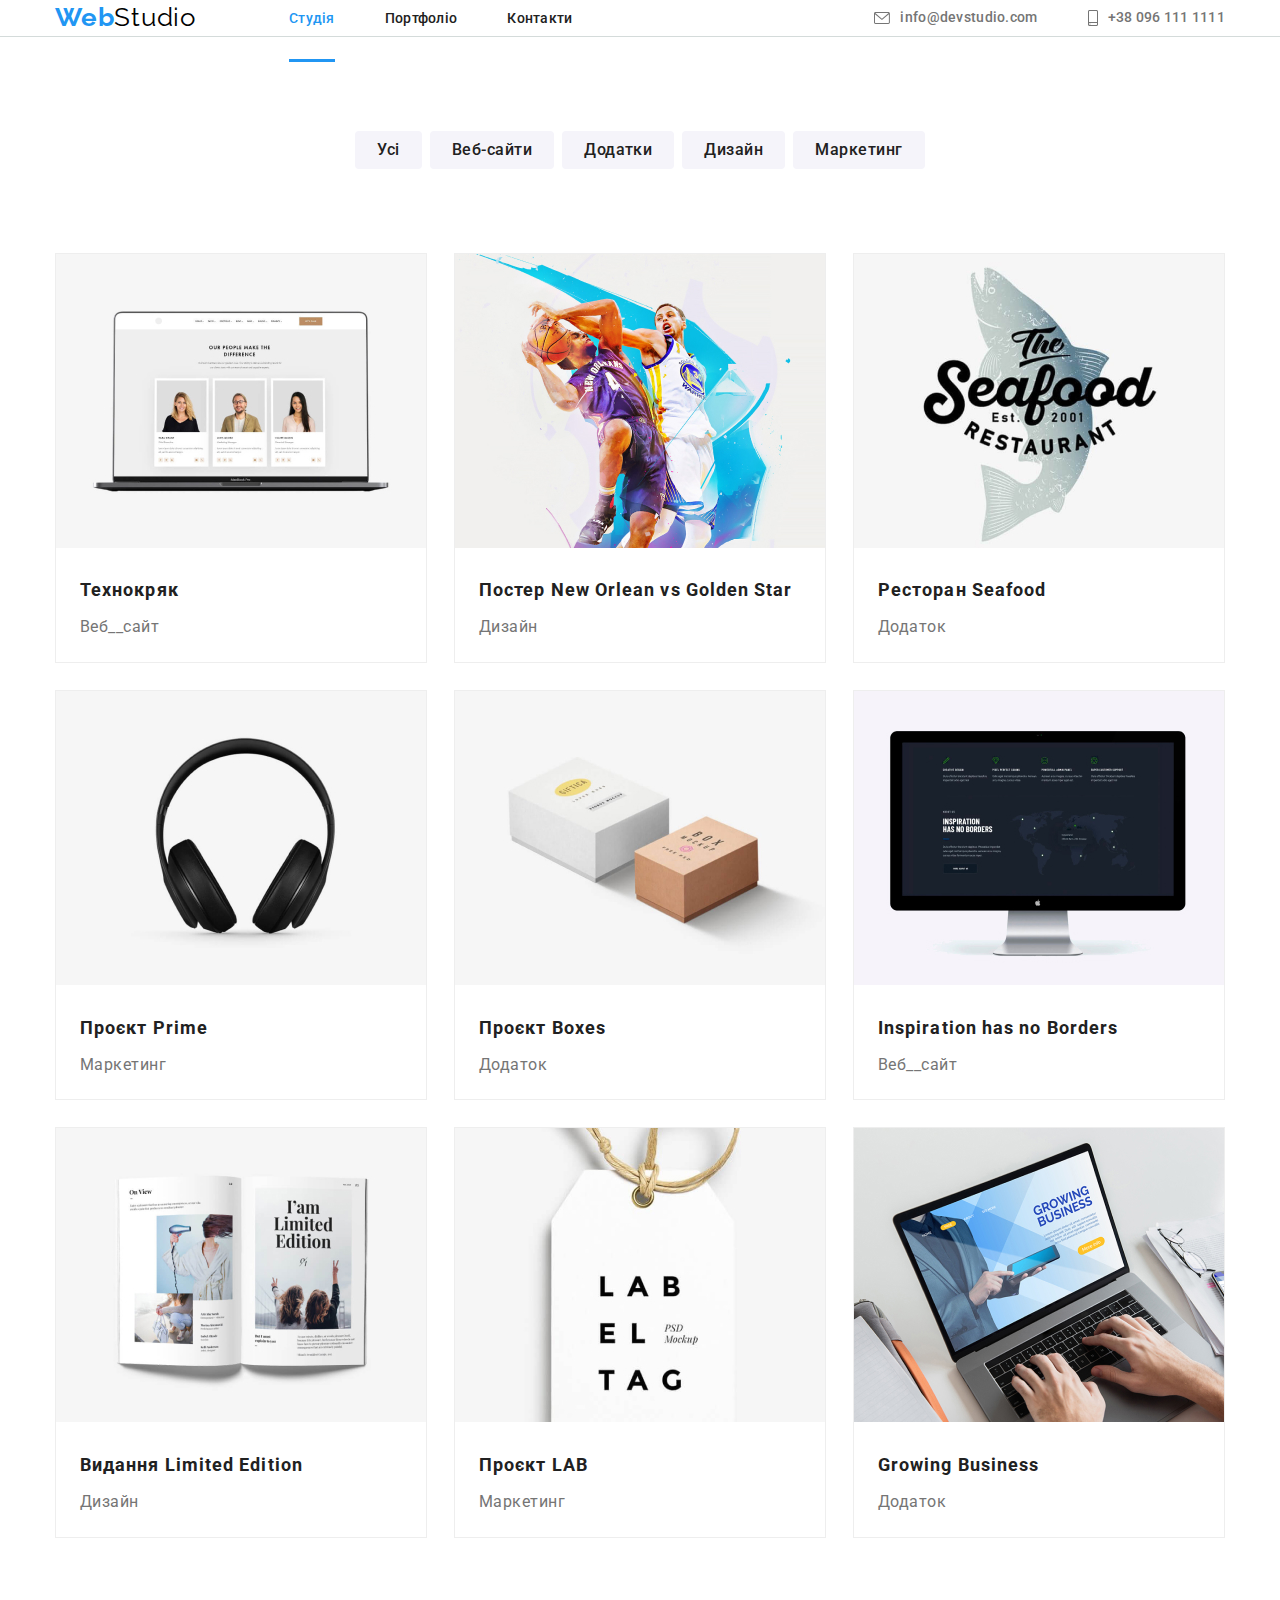
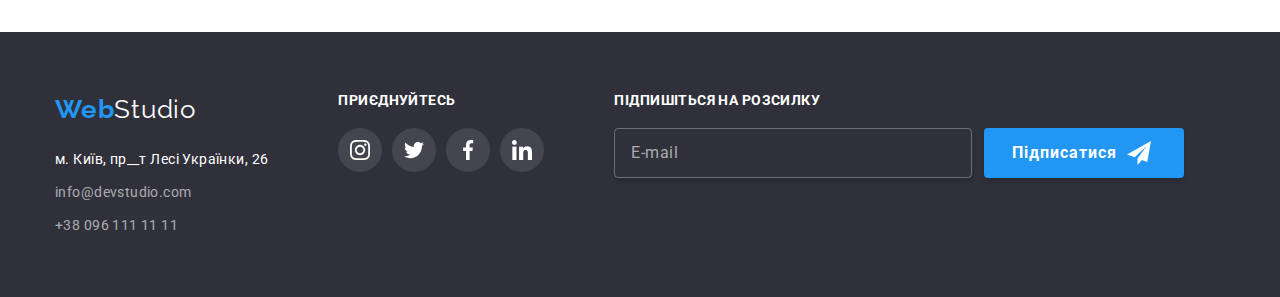
==== commit 19c61216: "done" ====
--- a/portfolio.html
+++ b/portfolio.html
@@ -26,7 +26,7 @@
                 <a class="header__logo__link" href="./index.html"><span class="header__logo-color">Web</span><span
                         class="header__logo">Studio</span></a>
                 <ul class="header__list">
-                    <li class="header__item"><a class="header__link header__link__active header__current" href="./index.html">Студія</a></li>
+                    <li class="header__item"><a class="header__link header__current" href="./index.html">Студія</a></li>
                     <li class="header__item"><a class="header__link" href="./portfolio.html">Портфоліо</a></li>
                     <li class="header__item"><a class="header__link" href="#">Контакти</a></li>
                 </ul>
@@ -192,9 +192,9 @@
 
 
     <footer class="footer">
-        <div class="container footer__big__box">
-            <div class="footer__box__left">
-                <a class="footer__logo__link" href="./index.html"><span class="footer__logo__color">Web</span><span
+        <div class="container footer__big-box">
+            <div class="footer__box-left">
+                <a class="footer__logo-link" href="./index.html"><span class="footer__logo-color">Web</span><span
                         class="footer__logo">Studio</span></a>
                 <address class="footer__address"> м. Київ, пр__т Лесі Українки, 26</address>
                 <ul class="footer__list">
--- a/css/portfolio.min.css
+++ b/css/portfolio.min.css
@@ -1 +1 @@
-h1,h2,h3,h4,h5,h6,p{margin:0px}ul,ol{padding:0px;margin:0px;list-style:none}a{text-decoration:none}body{font-family:"Roboto"}.container{width:1200px;padding-left:15px;padding-right:15px;margin-left:auto;margin-right:auto}/*! modern-normalize v2.0.0 | MIT License | https://github.com/sindresorhus/modern-normalize */*,::before,::after{box-sizing:border-box}html{font-family:system-ui,"Segoe UI",Roboto,Helvetica,Arial,sans-serif,"Apple Color Emoji","Segoe UI Emoji";line-height:1.15;-webkit-text-size-adjust:100%;-moz-tab-size:4;-o-tab-size:4;tab-size:4}body{margin:0}hr{height:0;color:inherit}abbr[title]{-webkit-text-decoration:underline dotted;text-decoration:underline dotted}b,strong{font-weight:bolder}code,kbd,samp,pre{font-family:ui-monospace,SFMono-Regular,Consolas,"Liberation Mono",Menlo,monospace;font-size:1em}small{font-size:80%}sub,sup{font-size:75%;line-height:0;position:relative;vertical-align:baseline}sub{bottom:-0.25em}sup{top:-0.5em}table{text-indent:0;border-color:inherit}button,input,optgroup,select,textarea{font-family:inherit;font-size:100%;line-height:1.15;margin:0}button,select{text-transform:none}button,[type=button],[type=reset],[type=submit]{-webkit-appearance:button}::-moz-focus-inner{border-style:none;padding:0}:-moz-focusring{outline:1px dotted ButtonText}:-moz-ui-invalid{box-shadow:none}legend{padding:0}progress{vertical-align:baseline}::-webkit-inner-spin-button,::-webkit-outer-spin-button{height:auto}[type=search]{-webkit-appearance:textfield;outline-offset:-2px}::-webkit-search-decoration{-webkit-appearance:none}::-webkit-file-upload-button{-webkit-appearance:button;font:inherit}summary{display:list-item}.header{border-bottom:solid #d4dbda 1px}.header__item{position:relative}.header__nav{display:flex;justify-content:space-between}.header__logo__link{padding-top:24px;padding-bottom:25px}.header__list{display:flex;margin-left:93px;gap:50px;align-items:center}.header__svg{display:flex;gap:10px;align-items:center}.header__envelope{fill:#757575;width:16px;height:12px;transition-property:fill;transition-duration:250ms;transition-timing-function:cubic-bezier(0.4, 0, 0.2, 1)}.header__smartphone{width:10px;height:16px;fill:#757575;transition-property:fill;transition-duration:250ms;transition-timing-function:cubic-bezier(0.4, 0, 0.2, 1)}.header__svg:hover .header__envelope{fill:#2196f3}.header__svg:hover .header__contacts{color:#2196f3}.header__svg:hover .header__smartphone{fill:#2196f3}.header__contacts{display:flex;margin-left:auto;gap:50px;align-items:center}.header__logo-color{font-family:"Raleway";font-size:26px;font-weight:700;line-height:1.19;letter-spacing:.03em;text-align:left;color:#2196f3}.header__logo{font-family:"Raleway";font-size:26px;font-weight:400;line-height:1.38;letter-spacing:.03em;text-align:left;color:#000}.header__link{font-size:14px;font-weight:500;line-height:1.14;letter-spacing:.02em;text-align:left;color:#212121;transition-property:color;transition-duration:250ms;transition-timing-function:cubic-bezier(0.4, 0, 0.2, 1)}.header__contacts{font-size:14px;font-weight:500;line-height:1.14;letter-spacing:.02em;text-align:left;color:#757575;transition-property:color;transition-duration:250ms;transition-timing-function:cubic-bezier(0.4, 0, 0.2, 1)}.header__link::after{display:block;position:absolute;opacity:0;content:"";background-color:#2196f3;height:3px;width:100%;margin-top:32px;transition-property:opacity;transition-duration:250ms;transition-timing-function:cubic-bezier(0.4, 0, 0.2, 1)}.header__link:hover::after{opacity:1}.header__link:hover{color:#2196f3}.header__current::after{display:block;position:absolute;content:"";opacity:1;background-color:#2196f3;height:3px;width:100%;margin-top:32px;transition-property:opacity;transition-duration:250ms;transition-timing-function:cubic-bezier(0.4, 0, 0.2, 1)}.header__current{color:#2196f3}.projects{padding-top:94px;padding-bottom:94px}.projects__article{border:1px solid #eee;background:#fff;transition-property:box-shadow;transition-duration:250ms;transition-timing-function:cubic-bezier(0.4, 0, 0.2, 1)}.projects__article:hover{box-shadow:1px 4px 6px 0px rgba(0,0,0,.16),0px 4px 4px 0px rgba(0,0,0,.06),0px 1px 1px 0px rgba(0,0,0,.12)}.projects__list{display:flex;gap:8px;justify-content:center;margin-bottom:50px}.projects__button{display:block;font-size:16px;font-weight:500;line-height:1.62;letter-spacing:.03em;height:38px;font-family:"Roboto";text-align:center;color:#212121;background:#f5f4fa;border-radius:4px;border:none;padding-left:22px;padding-right:22px;padding-top:6px;padding-bottom:6px;cursor:pointer;transition-property:background-color,color,box-shadow;transition-duration:250ms;transition-timing-function:cubic-bezier(0.4, 0, 0.2, 1)}.projects__button:hover{color:#fff;background:#2196f3;box-shadow:0 2px 2px 0 rgba(0,0,0,.12),0 1px 2px 0 rgba(0,0,0,.08),0 3px 1px 0 rgba(0,0,0,.1)}.projects__big-list{display:flex;flex-wrap:wrap;row-gap:30px;gap:27px;justify-content:center}.projects__box{padding-left:24px;padding-top:20px;padding-bottom:20px}.projects__article{border:1px solid #eee;background:#fff;position:relative}.projects__headline{font-size:18px;font-weight:700;line-height:2;letter-spacing:.06em;text-align:left;color:#212121;margin-bottom:4px}.projects__info{font-size:16px;font-weight:400;line-height:1.87;letter-spacing:.03em;text-align:left;color:#757575}.projects__item{margin-bottom:34px}.projects__hover-box{background-color:rgba(33,150,243,.9);opacity:0;position:absolute;padding-left:24px;padding-top:63px;padding-bottom:63px;transition:opacity 250sm cubic-bezier(0.4, 0, 0.2, 1)}.projects__article:hover .projects__hover-box{opacity:1}.projects__hover-text{color:#fff;font-family:Roboto;font-size:18px;font-style:normal;font-weight:400;line-height:28px;letter-spacing:.54px}.footer{background:#2f303a;padding-top:60px;padding-bottom:60px}.footer__big__box{display:flex;gap:70px}.footer__logo__link{display:block;margin-bottom:20px}.footer__logo__color{font-family:"Raleway";font-size:26px;font-weight:700;line-height:1.19;letter-spacing:.03em;text-align:left;color:#2196f3}.footer__logo{font-family:"Raleway";font-size:26px;font-weight:400;line-height:1.38;letter-spacing:.03em;text-align:left;color:#fff}.footer__address{font-size:14px;font-weight:400;line-height:1.71;letter-spacing:.03em;text-align:left;color:#fff;font-style:normal}.footer__mail{display:block;font-size:14px;font-weight:400;line-height:1.71;letter-spacing:.03em;text-align:left;color:rgba(255,255,255,.6);margin-top:9px}.footer__tel{display:block;font-size:14px;font-weight:400;line-height:1.71;letter-spacing:.03em;text-align:left;color:rgba(255,255,255,.6);margin-top:9px}.footer__box-r-headline{color:#fff;font-family:Roboto;font-size:14px;font-style:normal;font-weight:700;line-height:normal;letter-spacing:.42px;text-transform:uppercase}.footer__box-r-svg-list{display:flex;gap:10px;margin-top:20px}.footer__box-r-svg{width:20px;height:20px;fill:#fff}.footer__box-r-svg-circle{display:flex;background-color:rgba(255,255,255,.1019607843);border-radius:50px;width:44px;height:44px;justify-content:center;align-items:center;transition-property:background-color;transition-duration:250ms;transition-timing-function:cubic-bezier(0.4, 0, 0.2, 1)}.footer__box-r-svg-circle:hover{background-color:#2196f3}.footer__super-right-svg{width:24px;height:24px;fill:#fff;margin-left:10px}.footer__super-right-small-box{display:flex;margin-top:20px;gap:12px}.footer__super-right-headline{color:#fff;font-family:Roboto;font-size:14px;font-style:normal;font-weight:700;line-height:normal;letter-spacing:.42px;text-transform:uppercase}.footer__super-right-input{display:flex;width:358px;height:50px;flex-shrink:0;border-radius:4px;border:1px solid rgba(255,255,255,.3);background:rgba(33,150,243,0);box-shadow:0px 4px 4px 0px rgba(0,0,0,.15);flex-direction:column;justify-content:center;padding-left:16px}.footer__super-right-input::-moz-placeholder{color:rgba(255,255,255,.6);font-family:Roboto;font-size:16px;font-style:normal;font-weight:400;line-height:20px;letter-spacing:.48px}.footer__super-right-input::placeholder{color:rgba(255,255,255,.6);font-family:Roboto;font-size:16px;font-style:normal;font-weight:400;line-height:20px;letter-spacing:.48px}.footer__super-right-button{display:flex;border:none;width:200px;height:50px;flex-shrink:0;border-radius:4px;background:#2196f3;box-shadow:0px 4px 4px 0px rgba(0,0,0,.15);color:#fff;font-family:Roboto;font-size:16px;font-style:normal;font-weight:700;line-height:30px;letter-spacing:.96px;align-items:center;padding-left:28px}/*# sourceMappingURL=portfolio.min.css.map */+h1,h2,h3,h4,h5,h6,p{margin:0px}ul,ol{padding:0px;margin:0px;list-style:none}a{text-decoration:none}body{font-family:"Roboto"}.container{width:1200px;padding-left:15px;padding-right:15px;margin-left:auto;margin-right:auto}/*! modern-normalize v2.0.0 | MIT License | https://github.com/sindresorhus/modern-normalize */*,::before,::after{box-sizing:border-box}html{font-family:system-ui,"Segoe UI",Roboto,Helvetica,Arial,sans-serif,"Apple Color Emoji","Segoe UI Emoji";line-height:1.15;-webkit-text-size-adjust:100%;-moz-tab-size:4;-o-tab-size:4;tab-size:4}body{margin:0}hr{height:0;color:inherit}abbr[title]{-webkit-text-decoration:underline dotted;text-decoration:underline dotted}b,strong{font-weight:bolder}code,kbd,samp,pre{font-family:ui-monospace,SFMono-Regular,Consolas,"Liberation Mono",Menlo,monospace;font-size:1em}small{font-size:80%}sub,sup{font-size:75%;line-height:0;position:relative;vertical-align:baseline}sub{bottom:-0.25em}sup{top:-0.5em}table{text-indent:0;border-color:inherit}button,input,optgroup,select,textarea{font-family:inherit;font-size:100%;line-height:1.15;margin:0}button,select{text-transform:none}button,[type=button],[type=reset],[type=submit]{-webkit-appearance:button}::-moz-focus-inner{border-style:none;padding:0}:-moz-focusring{outline:1px dotted ButtonText}:-moz-ui-invalid{box-shadow:none}legend{padding:0}progress{vertical-align:baseline}::-webkit-inner-spin-button,::-webkit-outer-spin-button{height:auto}[type=search]{-webkit-appearance:textfield;outline-offset:-2px}::-webkit-search-decoration{-webkit-appearance:none}::-webkit-file-upload-button{-webkit-appearance:button;font:inherit}summary{display:list-item}.header{border-bottom:solid #d4dbda 1px}.header__item{position:relative}.header__nav{display:flex;justify-content:space-between}.header__logo-link{padding-top:24px;padding-bottom:25px}.header__list{display:flex;margin-left:93px;gap:50px;align-items:center}.header__svg{display:flex;gap:10px;align-items:center}.header__envelope{fill:#757575;width:16px;height:12px;transition-property:fill;transition-duration:250ms;transition-timing-function:cubic-bezier(0.4, 0, 0.2, 1)}.header__smartphone{width:10px;height:16px;fill:#757575;transition-property:fill;transition-duration:250ms;transition-timing-function:cubic-bezier(0.4, 0, 0.2, 1)}.header__svg:hover .header__envelope{fill:#2196f3}.header__svg:hover .header__contacts{color:#2196f3}.header__svg:hover .header__smartphone{fill:#2196f3}.header__contacts{display:flex;margin-left:auto;gap:50px;align-items:center}.header__logo-color{font-family:"Raleway";font-size:26px;font-weight:700;line-height:1.19;letter-spacing:.03em;text-align:left;color:#2196f3}.header__logo{font-family:"Raleway";font-size:26px;font-weight:400;line-height:1.38;letter-spacing:.03em;text-align:left;color:#000}.header__link{font-size:14px;font-weight:500;line-height:1.14;letter-spacing:.02em;text-align:left;color:#212121;transition-property:color;transition-duration:250ms;transition-timing-function:cubic-bezier(0.4, 0, 0.2, 1)}.header__contacts{font-size:14px;font-weight:500;line-height:1.14;letter-spacing:.02em;text-align:left;color:#757575;transition-property:color;transition-duration:250ms;transition-timing-function:cubic-bezier(0.4, 0, 0.2, 1)}.header__link::after{display:block;position:absolute;opacity:0;content:"";background-color:#2196f3;height:3px;width:100%;margin-top:32px;transition-property:opacity;transition-duration:250ms;transition-timing-function:cubic-bezier(0.4, 0, 0.2, 1)}.header__link:hover::after{opacity:1}.header__link:hover{color:#2196f3}.header__current::after{display:block;position:absolute;content:"";opacity:1;background-color:#2196f3;height:3px;width:100%;margin-top:32px;transition-property:opacity;transition-duration:250ms;transition-timing-function:cubic-bezier(0.4, 0, 0.2, 1)}.header__current{color:#2196f3}.projects{padding-top:94px;padding-bottom:94px}.projects__article{border:1px solid #eee;background:#fff;transition-property:box-shadow;transition-duration:250ms;transition-timing-function:cubic-bezier(0.4, 0, 0.2, 1)}.projects__article:hover{box-shadow:1px 4px 6px 0px rgba(0,0,0,.16),0px 4px 4px 0px rgba(0,0,0,.06),0px 1px 1px 0px rgba(0,0,0,.12)}.projects__list{display:flex;gap:8px;justify-content:center;margin-bottom:50px}.projects__button{display:block;font-size:16px;font-weight:500;line-height:1.62;letter-spacing:.03em;height:38px;font-family:"Roboto";text-align:center;color:#212121;background:#f5f4fa;border-radius:4px;border:none;padding-left:22px;padding-right:22px;padding-top:6px;padding-bottom:6px;cursor:pointer;transition-property:background-color,color,box-shadow;transition-duration:250ms;transition-timing-function:cubic-bezier(0.4, 0, 0.2, 1)}.projects__button:hover{color:#fff;background:#2196f3;box-shadow:0 2px 2px 0 rgba(0,0,0,.12),0 1px 2px 0 rgba(0,0,0,.08),0 3px 1px 0 rgba(0,0,0,.1)}.projects__big-list{display:flex;flex-wrap:wrap;row-gap:30px;gap:27px;justify-content:center}.projects__box{padding-left:24px;padding-top:20px;padding-bottom:20px}.projects__article{border:1px solid #eee;background:#fff;position:relative}.projects__headline{font-size:18px;font-weight:700;line-height:2;letter-spacing:.06em;text-align:left;color:#212121;margin-bottom:4px}.projects__info{font-size:16px;font-weight:400;line-height:1.87;letter-spacing:.03em;text-align:left;color:#757575}.projects__item{margin-bottom:34px}.projects__hover-box{background-color:rgba(33,150,243,.9);opacity:0;position:absolute;padding-left:24px;padding-top:63px;padding-bottom:63px;transition:opacity 250sm cubic-bezier(0.4, 0, 0.2, 1)}.projects__article:hover .projects__hover-box{opacity:1}.projects__hover-text{color:#fff;font-family:Roboto;font-size:18px;font-style:normal;font-weight:400;line-height:28px;letter-spacing:.54px}.footer{background:#2f303a;padding-top:60px;padding-bottom:60px}.footer__big-box{display:flex;gap:70px}.footer__logo-link{display:block;margin-bottom:20px}.footer__logo-color{font-family:"Raleway";font-size:26px;font-weight:700;line-height:1.19;letter-spacing:.03em;text-align:left;color:#2196f3}.footer__logo{font-family:"Raleway";font-size:26px;font-weight:400;line-height:1.38;letter-spacing:.03em;text-align:left;color:#fff}.footer__address{font-size:14px;font-weight:400;line-height:1.71;letter-spacing:.03em;text-align:left;color:#fff;font-style:normal}.footer__mail{display:block;font-size:14px;font-weight:400;line-height:1.71;letter-spacing:.03em;text-align:left;color:rgba(255,255,255,.6);margin-top:9px}.footer__tel{display:block;font-size:14px;font-weight:400;line-height:1.71;letter-spacing:.03em;text-align:left;color:rgba(255,255,255,.6);margin-top:9px}.footer__box-r-headline{color:#fff;font-family:Roboto;font-size:14px;font-style:normal;font-weight:700;line-height:normal;letter-spacing:.42px;text-transform:uppercase}.footer__box-r-svg-list{display:flex;gap:10px;margin-top:20px}.footer__box-r-svg{width:20px;height:20px;fill:#fff}.footer__box-r-svg-circle{display:flex;background-color:rgba(255,255,255,.1019607843);border-radius:50px;width:44px;height:44px;justify-content:center;align-items:center;transition-property:background-color;transition-duration:250ms;transition-timing-function:cubic-bezier(0.4, 0, 0.2, 1)}.footer__box-r-svg-circle:hover{background-color:#2196f3}.footer__super-right-svg{width:24px;height:24px;fill:#fff;margin-left:10px}.footer__super-right-small-box{display:flex;margin-top:20px;gap:12px}.footer__super-right-headline{color:#fff;font-family:Roboto;font-size:14px;font-style:normal;font-weight:700;line-height:normal;letter-spacing:.42px;text-transform:uppercase}.footer__super-right-input{display:flex;width:358px;height:50px;flex-shrink:0;border-radius:4px;border:1px solid rgba(255,255,255,.3);background:rgba(33,150,243,0);box-shadow:0px 4px 4px 0px rgba(0,0,0,.15);flex-direction:column;justify-content:center;padding-left:16px}.footer__super-right-input::-moz-placeholder{color:rgba(255,255,255,.6);font-family:Roboto;font-size:16px;font-style:normal;font-weight:400;line-height:20px;letter-spacing:.48px}.footer__super-right-input::placeholder{color:rgba(255,255,255,.6);font-family:Roboto;font-size:16px;font-style:normal;font-weight:400;line-height:20px;letter-spacing:.48px}.footer__super-right-button{display:flex;border:none;width:200px;height:50px;flex-shrink:0;border-radius:4px;background:#2196f3;box-shadow:0px 4px 4px 0px rgba(0,0,0,.15);color:#fff;font-family:Roboto;font-size:16px;font-style:normal;font-weight:700;line-height:30px;letter-spacing:.96px;align-items:center;padding-left:28px}/*# sourceMappingURL=portfolio.min.css.map */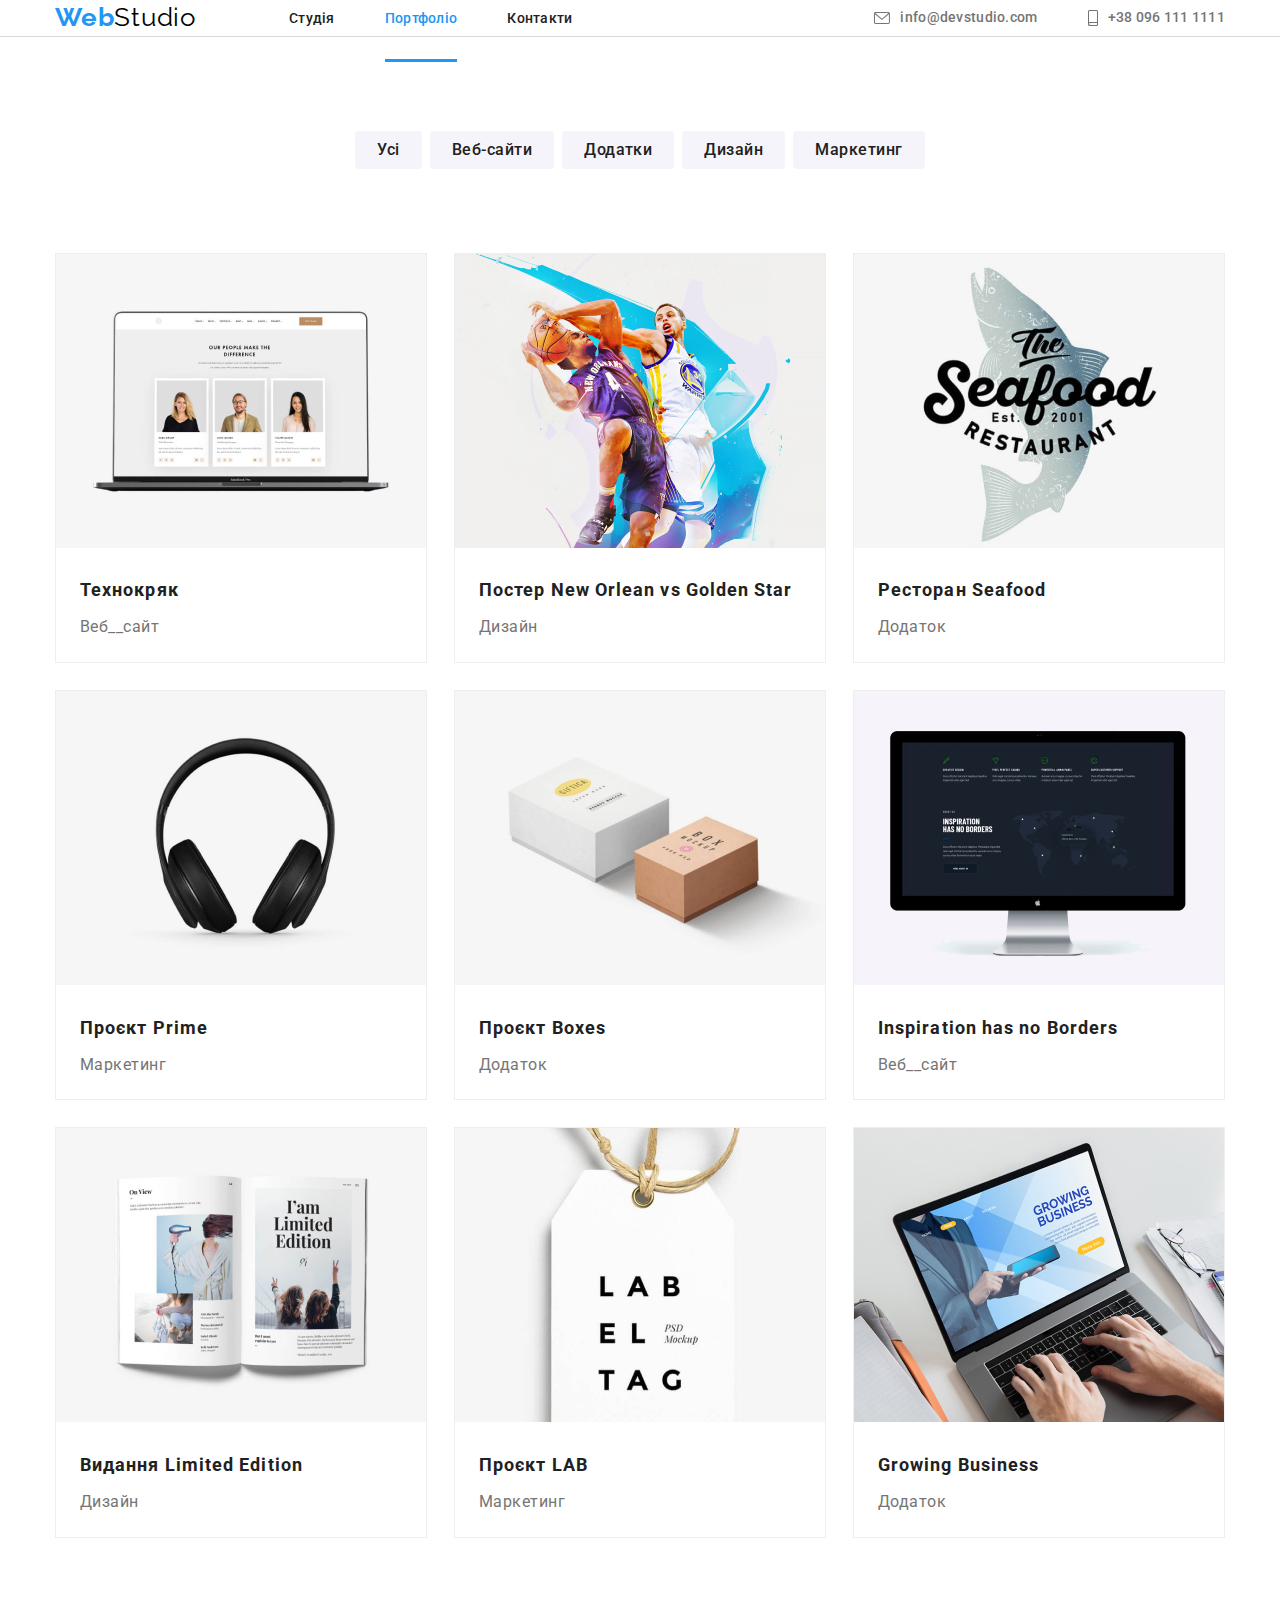
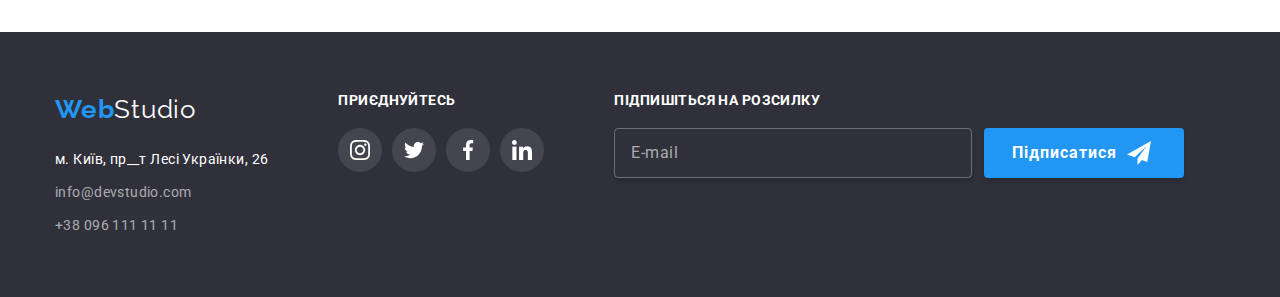
==== commit 55331d77: "yes" ====
--- a/portfolio.html
+++ b/portfolio.html
@@ -26,8 +26,8 @@
                 <a class="header__logo__link" href="./index.html"><span class="header__logo-color">Web</span><span
                         class="header__logo">Studio</span></a>
                 <ul class="header__list">
-                    <li class="header__item"><a class="header__link header__current" href="./index.html">Студія</a></li>
-                    <li class="header__item"><a class="header__link" href="./portfolio.html">Портфоліо</a></li>
+                    <li class="header__item"><a class="header__link" href="./index.html">Студія</a></li>
+                    <li class="header__item"><a class="header__link header__current" href="./portfolio.html">Портфоліо</a></li>
                     <li class="header__item"><a class="header__link" href="#">Контакти</a></li>
                 </ul>
                 <ul class="header__contacts">
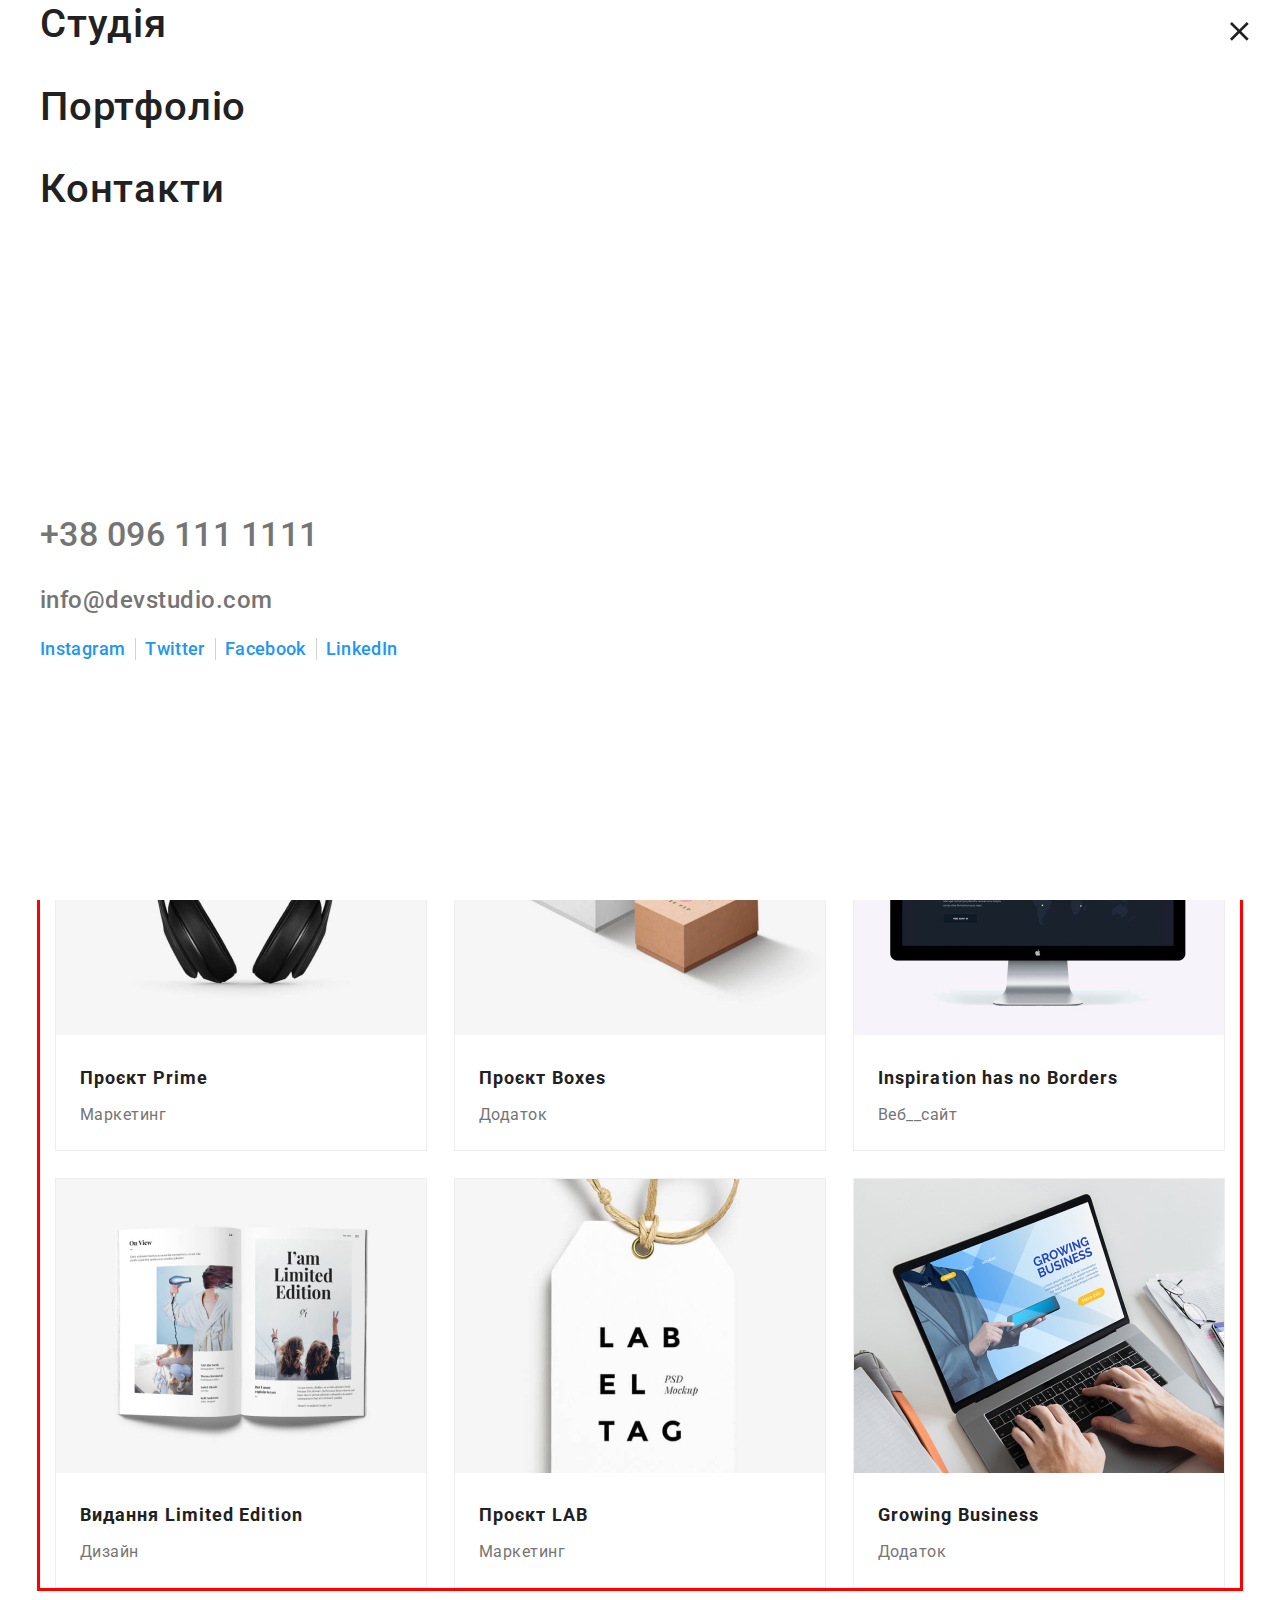
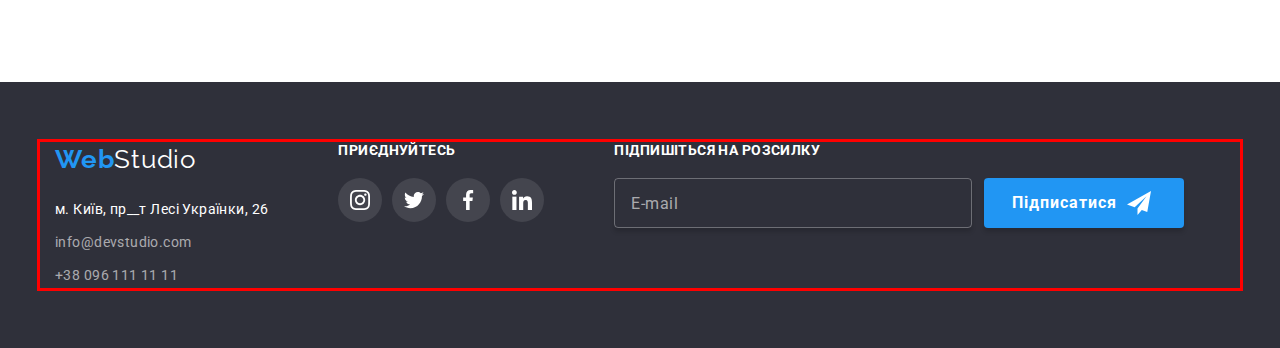
==== commit 0f9abf05: "done" ====
--- a/portfolio.html
+++ b/portfolio.html
@@ -21,10 +21,22 @@
 
 
     <header class="header">
-        <div class="container">
+        <div class="container display">
+
+
+
+            <div class="header__menu-box">
+                <a class="header__logo-link" href="./index.html"><span class="header__logo-color">Web</span><span
+                    class="header__logo">Studio</span></a>
+                    <button type="button"  class="menu-toggle js-open-menu header__menu-button ">
+                        <svg class="header__svg-menu">
+                            <use href="./icons/icon.svg#icon-menu"></use>
+                        </svg>
+                    </button>
+            </div>
+
             <nav class="header__nav">
-                <a class="header__logo__link" href="./index.html"><span class="header__logo-color">Web</span><span
-                        class="header__logo">Studio</span></a>
+
                 <ul class="header__list">
                     <li class="header__item"><a class="header__link" href="./index.html">Студія</a></li>
                     <li class="header__item"><a class="header__link header__current" href="./portfolio.html">Портфоліо</a></li>
@@ -36,7 +48,7 @@
                             <svg class="header__envelope">
                                 <use href="./icons/icon.svg#icon-envelope-hover"></use>
                             </svg>
-                             <a class="header__contacts" href="mailto:info@devstudio.com">info@devstudio.com</a>
+                             <a class="header__link-contact" href="mailto:info@devstudio.com">info@devstudio.com</a>
                         </div>
                     </li>
                     <li class="header__contact"> 
@@ -44,13 +56,14 @@
                             <svg class="header__smartphone">
                                 <use href="./icons/icon.svg#icon-smartphone"></use>
                             </svg> 
-                            <a class="header__contacts" href="tel:+380961111111">+38 096 111 1111</a>
+                            <a class="header__link-contact" href="tel:+380961111111">+38 096 111 1111</a>
                         </div>
 
 
                     </li>
                 </ul>
             </nav>
+            
         </div>
     </header>
 
@@ -73,7 +86,7 @@
                         <div class="projects__hover-box">
                             <p class="projects__hover-text">Ресурс пропонує комплексні пропозиції з різним рівнем функціоналу та сервісів. Все це дозволить відвідувачу отримати вичерпні відомості про компанію чи приватну особу.</p>
                         </div>
-                        <img src="./imgase-portfolio/img.jpg" alt="website">
+                        <img class="projects__img" src="./imgase-portfolio/img.jpg" alt="website">
                         <div class="projects__box">
                             <h2 class="projects__headline">Технокряк</h2>
                             <p class="projects__info">Веб__сайт</p>
@@ -85,7 +98,7 @@
                         <div class="projects__hover-box">
                             <p class="projects__hover-text">Ресурс пропонує комплексні пропозиції з різним рівнем функціоналу та сервісів. Все це дозволить відвідувачу отримати вичерпні відомості про компанію чи приватну особу.</p>>
                         </div>
-                        <img src="./imgase-portfolio/img(1).jpg" alt="designe">
+                        <img class="projects__img" src="./imgase-portfolio/img(1).jpg" alt="designe">
                         <div class="projects__box">
                             <h2 class="projects__headline">Постер New Orlean vs Golden Star</h2>
                             <p class="projects__info">Дизайн</p>
@@ -97,7 +110,7 @@
                         <div class="projects__hover-box">
                             <p class="projects__hover-text">Ресурс пропонує комплексні пропозиції з різним рівнем функціоналу та сервісів. Все це дозволить відвідувачу отримати вичерпні відомості про компанію чи приватну особу.</p>
                         </div>
-                        <img src="./imgase-portfolio/img(2).jpg" alt="addition">
+                        <img class="projects__img" src="./imgase-portfolio/img(2).jpg" alt="addition">
                         <div class="projects__box">
                             <h2 class="projects__headline">Ресторан Seafood</h2>
                             <p class="projects__info">Додаток</p>
@@ -110,7 +123,7 @@
                         <div class="projects__hover-box">
                             <p class="projects__hover-text">Ресурс пропонує комплексні пропозиції з різним рівнем функціоналу та сервісів. Все це дозволить відвідувачу отримати вичерпні відомості про компанію чи приватну особу.</p>
                         </div>
-                        <img src="./imgase-portfolio/img(3).jpg" alt="marketing">
+                        <img class="projects__img" src="./imgase-portfolio/img(3).jpg" alt="marketing">
                         <div class="projects__box">
                             <h2 class="projects__headline">Проєкт Prime</h2>
                             <p class="projects__info">Маркетинг</p>
@@ -123,7 +136,7 @@
                         <div class="projects__hover-box">
                             <p class="projects__hover-text">Ресурс пропонує комплексні пропозиції з різним рівнем функціоналу та сервісів. Все це дозволить відвідувачу отримати вичерпні відомості про компанію чи приватну особу.</p>
                         </div>
-                        <img src="./imgase-portfolio/img(4).jpg" alt="addition">
+                        <img class="projects__img" src="./imgase-portfolio/img(4).jpg" alt="addition">
                         <div class="projects__box">
                             <h2 class="projects__headline">Проєкт Boxes</h2>
                             <p class="projects__info">Додаток</p>
@@ -136,7 +149,7 @@
                         <div class="projects__hover-box">
                             <p class="projects__hover-text">Ресурс пропонує комплексні пропозиції з різним рівнем функціоналу та сервісів. Все це дозволить відвідувачу отримати вичерпні відомості про компанію чи приватну особу.</p>
                         </div>
-                        <img src="./imgase-portfolio/img(5).jpg" alt="website">
+                        <img class="projects__img" src="./imgase-portfolio/img(5).jpg" alt="website">
                         <div class="projects__box">
                             <h2 class="projects__headline">Inspiration has no Borders</h2>
                             <p class="projects__info">Веб__сайт</p>
@@ -149,7 +162,7 @@
                         <div class="projects__hover-box">
                             <p class="projects__hover-text">Ресурс пропонує комплексні пропозиції з різним рівнем функціоналу та сервісів. Все це дозволить відвідувачу отримати вичерпні відомості про компанію чи приватну особу.</p>
                         </div>
-                        <img src="./imgase-portfolio/img(6).jpg" alt="designe">
+                        <img class="projects__img" src="./imgase-portfolio/img(6).jpg" alt="designe">
                         <div class="projects__box">
                             <h2 class="projects__headline">Видання Limited Edition</h2>
                             <p class="projects__info">Дизайн</p>
@@ -162,7 +175,7 @@
                         <div class="projects__hover-box">
                             <p class="projects__hover-text">Ресурс пропонує комплексні пропозиції з різним рівнем функціоналу та сервісів. Все це дозволить відвідувачу отримати вичерпні відомості про компанію чи приватну особу.</p>
                         </div>
-                        <img src="./imgase-portfolio/img(7).jpg" alt="marketing">
+                        <img class="projects__img" src="./imgase-portfolio/img(7).jpg" alt="marketing">
                         <div class="projects__box">
                             <h2 class="projects__headline">Проєкт LAB</h2>
                             <p class="projects__info">Маркетинг</p>
@@ -175,7 +188,7 @@
                         <div class="projects__hover-box">
                             <p class="projects__hover-text">Ресурс пропонує комплексні пропозиції з різним рівнем функціоналу та сервісів. Все це дозволить відвідувачу отримати вичерпні відомості про компанію чи приватну особу.</p>
                         </div>
-                        <img src="./imgase-portfolio/img(8).jpg" alt="addition">
+                        <img class="projects__img" src="./imgase-portfolio/img(8).jpg" alt="addition">
                         <div class="projects__box">
                             <h2 class="projects__headline">Growing Business</h2>
                             <p class="projects__info">Додаток</p>
@@ -264,6 +277,73 @@
         </div>
         </div>
     </footer>
+
+
+    <div  class="is-open js-menu-container">
+        <div class="menu">
+            <button type="button" class="menu-toggle js-close-menu menu__close-button">
+                <svg class="menu__close-svg">
+                    <use href="./icons/icon.svg#icon-close"></use>
+                </svg>
+            </button>
+    
+            <ul class="menu__list">
+                <li class="menu__item"><a class="menu__link menu-current" href="./index.html">Студія</a></li>
+                <li class="menu__item"><a class="menu__link" href="./portfolio.html">Портфоліо</a></li>
+                <li class="menu__item"><a class="menu__link" href="#">Контакти</a></li>
+            </ul>
+    
+            <ul class="menu__contacts">
+    
+                <li class="menu__contact"> 
+                    <a class="menu__link-contact-big" href="tel:+380961111111">+38 096 111 1111</a>
+    
+    
+            </li>
+                <li class="menu__contact"> 
+                         <a class="menu__link-contact" href="mailto:info@devstudio.com">info@devstudio.com</a>
+                </li>
+    
+            </ul>
+    
+    
+    
+    <ul class="menu__sites-list">
+        <li class="menu__sites-link">
+            <a class="menu__sites-link" href="#">Instagram</a>
+            <!-- <svg class="menu__svg-line">
+                <use class="menu__svg"></use>
+            </svg> -->
+        </li>
+        <li class="menu__sites-link">
+            <a class="menu__sites-link" href="#">Twitter</a>
+            <div class="menu__line"></div>
+            <!-- <svg class="menu__svg-line">
+                <use class="menu__svg"></use>
+            </svg> -->
+        </li>
+        <li class="menu__sites-link">
+            <a class="menu__sites-link" href="#">Facebook</a>
+            <div class="menu__line"></div>
+            <!-- <svg class="menu__svg-line">
+                <use class="menu__svg"></use>
+            </svg> -->
+        </li>
+        <li class="menu__sites-link">
+            <a class="menu__sites-link" href="#">LinkedIn</a>
+            <div class="menu__line"></div>
+            <!-- <svg class="menu__svg-line">
+                <use class="menu__svg"></use>
+            </svg> -->
+        </li>
+    </ul>
+    
+    
+        </div>
+    </div>
+
+
+    <script src="./js/menu.js"></script>
 </body>
 
 </html>--- a/css/portfolio.min.css
+++ b/css/portfolio.min.css
@@ -1 +1 @@
-h1,h2,h3,h4,h5,h6,p{margin:0px}ul,ol{padding:0px;margin:0px;list-style:none}a{text-decoration:none}body{font-family:"Roboto"}.container{width:1200px;padding-left:15px;padding-right:15px;margin-left:auto;margin-right:auto}/*! modern-normalize v2.0.0 | MIT License | https://github.com/sindresorhus/modern-normalize */*,::before,::after{box-sizing:border-box}html{font-family:system-ui,"Segoe UI",Roboto,Helvetica,Arial,sans-serif,"Apple Color Emoji","Segoe UI Emoji";line-height:1.15;-webkit-text-size-adjust:100%;-moz-tab-size:4;-o-tab-size:4;tab-size:4}body{margin:0}hr{height:0;color:inherit}abbr[title]{-webkit-text-decoration:underline dotted;text-decoration:underline dotted}b,strong{font-weight:bolder}code,kbd,samp,pre{font-family:ui-monospace,SFMono-Regular,Consolas,"Liberation Mono",Menlo,monospace;font-size:1em}small{font-size:80%}sub,sup{font-size:75%;line-height:0;position:relative;vertical-align:baseline}sub{bottom:-0.25em}sup{top:-0.5em}table{text-indent:0;border-color:inherit}button,input,optgroup,select,textarea{font-family:inherit;font-size:100%;line-height:1.15;margin:0}button,select{text-transform:none}button,[type=button],[type=reset],[type=submit]{-webkit-appearance:button}::-moz-focus-inner{border-style:none;padding:0}:-moz-focusring{outline:1px dotted ButtonText}:-moz-ui-invalid{box-shadow:none}legend{padding:0}progress{vertical-align:baseline}::-webkit-inner-spin-button,::-webkit-outer-spin-button{height:auto}[type=search]{-webkit-appearance:textfield;outline-offset:-2px}::-webkit-search-decoration{-webkit-appearance:none}::-webkit-file-upload-button{-webkit-appearance:button;font:inherit}summary{display:list-item}.header{border-bottom:solid #d4dbda 1px}.header__item{position:relative}.header__nav{display:flex;justify-content:space-between}.header__logo-link{padding-top:24px;padding-bottom:25px}.header__list{display:flex;margin-left:93px;gap:50px;align-items:center}.header__svg{display:flex;gap:10px;align-items:center}.header__envelope{fill:#757575;width:16px;height:12px;transition-property:fill;transition-duration:250ms;transition-timing-function:cubic-bezier(0.4, 0, 0.2, 1)}.header__smartphone{width:10px;height:16px;fill:#757575;transition-property:fill;transition-duration:250ms;transition-timing-function:cubic-bezier(0.4, 0, 0.2, 1)}.header__svg:hover .header__envelope{fill:#2196f3}.header__svg:hover .header__contacts{color:#2196f3}.header__svg:hover .header__smartphone{fill:#2196f3}.header__contacts{display:flex;margin-left:auto;gap:50px;align-items:center}.header__logo-color{font-family:"Raleway";font-size:26px;font-weight:700;line-height:1.19;letter-spacing:.03em;text-align:left;color:#2196f3}.header__logo{font-family:"Raleway";font-size:26px;font-weight:400;line-height:1.38;letter-spacing:.03em;text-align:left;color:#000}.header__link{font-size:14px;font-weight:500;line-height:1.14;letter-spacing:.02em;text-align:left;color:#212121;transition-property:color;transition-duration:250ms;transition-timing-function:cubic-bezier(0.4, 0, 0.2, 1)}.header__contacts{font-size:14px;font-weight:500;line-height:1.14;letter-spacing:.02em;text-align:left;color:#757575;transition-property:color;transition-duration:250ms;transition-timing-function:cubic-bezier(0.4, 0, 0.2, 1)}.header__link::after{display:block;position:absolute;opacity:0;content:"";background-color:#2196f3;height:3px;width:100%;margin-top:32px;transition-property:opacity;transition-duration:250ms;transition-timing-function:cubic-bezier(0.4, 0, 0.2, 1)}.header__link:hover::after{opacity:1}.header__link:hover{color:#2196f3}.header__current::after{display:block;position:absolute;content:"";opacity:1;background-color:#2196f3;height:3px;width:100%;margin-top:32px;transition-property:opacity;transition-duration:250ms;transition-timing-function:cubic-bezier(0.4, 0, 0.2, 1)}.header__current{color:#2196f3}.projects{padding-top:94px;padding-bottom:94px}.projects__article{border:1px solid #eee;background:#fff;transition-property:box-shadow;transition-duration:250ms;transition-timing-function:cubic-bezier(0.4, 0, 0.2, 1)}.projects__article:hover{box-shadow:1px 4px 6px 0px rgba(0,0,0,.16),0px 4px 4px 0px rgba(0,0,0,.06),0px 1px 1px 0px rgba(0,0,0,.12)}.projects__list{display:flex;gap:8px;justify-content:center;margin-bottom:50px}.projects__button{display:block;font-size:16px;font-weight:500;line-height:1.62;letter-spacing:.03em;height:38px;font-family:"Roboto";text-align:center;color:#212121;background:#f5f4fa;border-radius:4px;border:none;padding-left:22px;padding-right:22px;padding-top:6px;padding-bottom:6px;cursor:pointer;transition-property:background-color,color,box-shadow;transition-duration:250ms;transition-timing-function:cubic-bezier(0.4, 0, 0.2, 1)}.projects__button:hover{color:#fff;background:#2196f3;box-shadow:0 2px 2px 0 rgba(0,0,0,.12),0 1px 2px 0 rgba(0,0,0,.08),0 3px 1px 0 rgba(0,0,0,.1)}.projects__big-list{display:flex;flex-wrap:wrap;row-gap:30px;gap:27px;justify-content:center}.projects__box{padding-left:24px;padding-top:20px;padding-bottom:20px}.projects__article{border:1px solid #eee;background:#fff;position:relative}.projects__headline{font-size:18px;font-weight:700;line-height:2;letter-spacing:.06em;text-align:left;color:#212121;margin-bottom:4px}.projects__info{font-size:16px;font-weight:400;line-height:1.87;letter-spacing:.03em;text-align:left;color:#757575}.projects__item{margin-bottom:34px}.projects__hover-box{background-color:rgba(33,150,243,.9);opacity:0;position:absolute;padding-left:24px;padding-top:63px;padding-bottom:63px;transition:opacity 250sm cubic-bezier(0.4, 0, 0.2, 1)}.projects__article:hover .projects__hover-box{opacity:1}.projects__hover-text{color:#fff;font-family:Roboto;font-size:18px;font-style:normal;font-weight:400;line-height:28px;letter-spacing:.54px}.footer{background:#2f303a;padding-top:60px;padding-bottom:60px}.footer__big-box{display:flex;gap:70px}.footer__logo-link{display:block;margin-bottom:20px}.footer__logo-color{font-family:"Raleway";font-size:26px;font-weight:700;line-height:1.19;letter-spacing:.03em;text-align:left;color:#2196f3}.footer__logo{font-family:"Raleway";font-size:26px;font-weight:400;line-height:1.38;letter-spacing:.03em;text-align:left;color:#fff}.footer__address{font-size:14px;font-weight:400;line-height:1.71;letter-spacing:.03em;text-align:left;color:#fff;font-style:normal}.footer__mail{display:block;font-size:14px;font-weight:400;line-height:1.71;letter-spacing:.03em;text-align:left;color:rgba(255,255,255,.6);margin-top:9px}.footer__tel{display:block;font-size:14px;font-weight:400;line-height:1.71;letter-spacing:.03em;text-align:left;color:rgba(255,255,255,.6);margin-top:9px}.footer__box-r-headline{color:#fff;font-family:Roboto;font-size:14px;font-style:normal;font-weight:700;line-height:normal;letter-spacing:.42px;text-transform:uppercase}.footer__box-r-svg-list{display:flex;gap:10px;margin-top:20px}.footer__box-r-svg{width:20px;height:20px;fill:#fff}.footer__box-r-svg-circle{display:flex;background-color:rgba(255,255,255,.1019607843);border-radius:50px;width:44px;height:44px;justify-content:center;align-items:center;transition-property:background-color;transition-duration:250ms;transition-timing-function:cubic-bezier(0.4, 0, 0.2, 1)}.footer__box-r-svg-circle:hover{background-color:#2196f3}.footer__super-right-svg{width:24px;height:24px;fill:#fff;margin-left:10px}.footer__super-right-small-box{display:flex;margin-top:20px;gap:12px}.footer__super-right-headline{color:#fff;font-family:Roboto;font-size:14px;font-style:normal;font-weight:700;line-height:normal;letter-spacing:.42px;text-transform:uppercase}.footer__super-right-input{display:flex;width:358px;height:50px;flex-shrink:0;border-radius:4px;border:1px solid rgba(255,255,255,.3);background:rgba(33,150,243,0);box-shadow:0px 4px 4px 0px rgba(0,0,0,.15);flex-direction:column;justify-content:center;padding-left:16px}.footer__super-right-input::-moz-placeholder{color:rgba(255,255,255,.6);font-family:Roboto;font-size:16px;font-style:normal;font-weight:400;line-height:20px;letter-spacing:.48px}.footer__super-right-input::placeholder{color:rgba(255,255,255,.6);font-family:Roboto;font-size:16px;font-style:normal;font-weight:400;line-height:20px;letter-spacing:.48px}.footer__super-right-button{display:flex;border:none;width:200px;height:50px;flex-shrink:0;border-radius:4px;background:#2196f3;box-shadow:0px 4px 4px 0px rgba(0,0,0,.15);color:#fff;font-family:Roboto;font-size:16px;font-style:normal;font-weight:700;line-height:30px;letter-spacing:.96px;align-items:center;padding-left:28px}/*# sourceMappingURL=portfolio.min.css.map */+h1,h2,h3,h4,h5,h6,p{margin:0px}ul,ol{padding:0px;margin:0px;list-style:none}a{text-decoration:none}body{font-family:"Roboto"}.container{width:100%;padding-left:15px;padding-right:15px;margin-left:auto;margin-right:auto;outline:red solid}@media screen and (min-width: 480px){.container{width:480px;padding-left:15px;padding-right:15px}}@media screen and (min-width: 768px){.container{width:768px;padding-left:15px;padding-right:15px}}@media screen and (min-width: 1200px){.container{width:1200px;padding-left:15px;padding-right:15px}}/*! modern-normalize v2.0.0 | MIT License | https://github.com/sindresorhus/modern-normalize */*,::before,::after{box-sizing:border-box}html{font-family:system-ui,"Segoe UI",Roboto,Helvetica,Arial,sans-serif,"Apple Color Emoji","Segoe UI Emoji";line-height:1.15;-webkit-text-size-adjust:100%;-moz-tab-size:4;-o-tab-size:4;tab-size:4}body{margin:0}hr{height:0;color:inherit}abbr[title]{-webkit-text-decoration:underline dotted;text-decoration:underline dotted}b,strong{font-weight:bolder}code,kbd,samp,pre{font-family:ui-monospace,SFMono-Regular,Consolas,"Liberation Mono",Menlo,monospace;font-size:1em}small{font-size:80%}sub,sup{font-size:75%;line-height:0;position:relative;vertical-align:baseline}sub{bottom:-0.25em}sup{top:-0.5em}table{text-indent:0;border-color:inherit}button,input,optgroup,select,textarea{font-family:inherit;font-size:100%;line-height:1.15;margin:0}button,select{text-transform:none}button,[type=button],[type=reset],[type=submit]{-webkit-appearance:button}::-moz-focus-inner{border-style:none;padding:0}:-moz-focusring{outline:1px dotted ButtonText}:-moz-ui-invalid{box-shadow:none}legend{padding:0}progress{vertical-align:baseline}::-webkit-inner-spin-button,::-webkit-outer-spin-button{height:auto}[type=search]{-webkit-appearance:textfield;outline-offset:-2px}::-webkit-search-decoration{-webkit-appearance:none}::-webkit-file-upload-button{-webkit-appearance:button;font:inherit}summary{display:list-item}.is-open{opacity:0;visibility:hidden;pointer-events:none}.js-menu-container{background:#fff;position:fixed;top:0;left:0;right:0;bottom:0;display:flex}.menu{padding-left:40px}.menu__close-svg{width:40px;height:40px;flex-shrink:0;fill:#212121}.menu__close-button:hover .menu__close-svg{fill:#2196f3}.menu__close-button{border:none;background-color:rgba(0,0,0,0);position:absolute;top:10px;right:15px}.menu__list{display:flex;flex-direction:column;row-gap:35.7px;margin-bottom:302px}.menu__link{color:#212121;font-family:Roboto;font-size:40px;font-style:normal;font-weight:500;line-height:normal;letter-spacing:.8px;transition-property:color;transition-duration:250ms;transition-timing-function:cubic-bezier(0.4, 0, 0.2, 1)}.menu__link:hover{color:#2196f3}.menu__contacts{display:flex;margin-left:auto;flex-direction:column;row-gap:32px}.menu__link-contact-big{font-size:34px;color:#757575;font-family:Roboto;font-style:normal;font-weight:500;line-height:normal;letter-spacing:.48px;transition-property:color;transition-duration:250ms;transition-timing-function:cubic-bezier(0.4, 0, 0.2, 1)}.menu__link-contact-big:hover{color:#2196f3}.menu__link-contact{color:#757575;font-family:Roboto;font-size:24px;font-style:normal;font-weight:500;line-height:normal;letter-spacing:.48px;transition-property:color;transition-duration:250ms;transition-timing-function:cubic-bezier(0.4, 0, 0.2, 1)}.menu__link-contact:hover{color:#2196f3}.menu__current{color:#2196f3}.menu__sites-list{display:flex;gap:20px;margin-top:24px}.menu__sites-link{position:relative}.menu__sites-link{color:#2196f3;font-family:Roboto;font-size:18px;font-style:normal;font-weight:500;line-height:22px;letter-spacing:.36px}.menu__line{width:1px;height:22px;background:rgba(33,33,33,.2);position:absolute;top:0px;left:-10px}.display{display:flex}.header{border-bottom:solid #d4dbda 1px}@media screen and (min-width: 480px){.header{border-bottom:solid #d4dbda 1px}}@media screen and (min-width: 768px){.header{border-bottom:solid #d4dbda 1px;display:flex;justify-content:center;align-items:center;padding-top:25px;padding-bottom:25px}}@media screen and (min-width: 1200px){.header{border-bottom:solid #d4dbda 1px;display:flex;justify-content:center;align-items:center;padding-top:25px;padding-bottom:25px}}.header__item{position:relative}.header__nav{display:none}@media screen and (min-width: 480px){.header__nav{display:none}}@media screen and (min-width: 768px){.header__nav{display:flex;align-items:center;justify-content:center;gap:50px}}@media screen and (min-width: 1200px){.header__nav{gap:280px}}.header__menu-box{display:flex}@media screen and (min-width: 768px){.header__menu-box{display:block}}.header__menu-button{margin-left:120px}@media screen and (min-width: 480px){.header__menu-button{margin-left:260px}}@media screen and (min-width: 768px){.header__menu-button{display:none}}.header__svg-menu{fill:#000;width:40px;height:40px;display:block}@media screen and (min-width: 768px){.header__svg-menu{display:none}}.header__menu-button{background-color:rgba(0,0,0,0);border:none}.header__list{display:flex;margin-left:88px;gap:51px;align-items:center}@media screen and (min-width: 1200px){.header__list{display:flex;margin-left:93px;gap:50px;align-items:center}}.header__svg{display:flex;gap:10px;align-items:center}.header__envelope{fill:#757575;width:16px;height:12px;transition-property:fill;transition-duration:250ms;transition-timing-function:cubic-bezier(0.4, 0, 0.2, 1)}.header__smartphone{width:10px;height:16px;fill:#757575;transition-property:fill;transition-duration:250ms;transition-timing-function:cubic-bezier(0.4, 0, 0.2, 1)}.header__link-contact:hover{color:#2196f3}.header__svg:hover .header__envelope{fill:#2196f3}.header__svg:hover .header__contacts{color:#2196f3}.header__svg:hover .header__smartphone{fill:#2196f3}.header__contacts{display:flex;flex-direction:column;margin-left:auto;row-gap:10px;align-items:center}@media screen and (min-width: 1200px){.header__contacts{display:flex;flex-direction:row;margin-left:auto;gap:50px;align-items:center}}.header__logo-color{font-family:"Raleway";font-size:26px;font-weight:700;line-height:1.19;letter-spacing:.03em;text-align:left;color:#2196f3}.header__logo{font-family:"Raleway";font-size:26px;font-weight:400;line-height:1.38;letter-spacing:.03em;text-align:left;color:#000}.header__link{font-size:14px;font-weight:500;line-height:1.14;letter-spacing:.02em;text-align:left;color:#212121;transition-property:color;transition-duration:250ms;transition-timing-function:cubic-bezier(0.4, 0, 0.2, 1)}.header__link-contact{font-size:14px;font-weight:500;line-height:1.14;letter-spacing:.02em;text-align:left;color:#757575;transition-property:color;transition-duration:250ms;transition-timing-function:cubic-bezier(0.4, 0, 0.2, 1)}.header__link::after{display:block;position:absolute;opacity:0;content:"";background-color:#2196f3;height:3px;width:100%;margin-top:32px;transition-property:opacity;transition-duration:250ms;transition-timing-function:cubic-bezier(0.4, 0, 0.2, 1)}.header__link:hover::after{opacity:1}.header__link:hover{color:#2196f3}.header__current::after{display:block;position:absolute;content:"";opacity:1;background-color:#2196f3;height:3px;width:100%;margin-top:32px;transition-property:opacity;transition-duration:250ms;transition-timing-function:cubic-bezier(0.4, 0, 0.2, 1)}.header__current{color:#2196f3}.projects{padding-top:60px;padding-bottom:60px}@media screen and (min-width: 480px){.projects{padding-top:60px;padding-bottom:60px}}@media screen and (min-width: 768px){.projects{padding-top:60px;padding-bottom:60px}}@media screen and (min-width: 1200px){.projects{padding-top:94px;padding-bottom:94px}}.projects__article{border:1px solid #eee;background:#fff;transition-property:box-shadow;transition-duration:250ms;transition-timing-function:cubic-bezier(0.4, 0, 0.2, 1)}.projects__article:hover{box-shadow:1px 4px 6px 0px rgba(0,0,0,.16),0px 4px 4px 0px rgba(0,0,0,.06),0px 1px 1px 0px rgba(0,0,0,.12)}.projects__list{display:flex;flex-direction:column;gap:8px;justify-content:center;margin-bottom:50px}@media screen and (min-width: 480px){.projects__list{flex-direction:column;display:flex;gap:8px;justify-content:center;margin-bottom:50px}}@media screen and (min-width: 768px){.projects__list{display:flex;flex-direction:row;gap:8px;justify-content:center;margin-bottom:50px}}@media screen and (min-width: 1200px){.projects__list{display:flex;gap:8px;justify-content:center;margin-bottom:50px}}.projects__button{display:block;font-size:16px;font-weight:500;line-height:1.62;letter-spacing:.03em;height:38px;font-family:"Roboto";text-align:center;color:#212121;background:#f5f4fa;border-radius:4px;border:none;padding-left:22px;padding-right:22px;padding-top:6px;padding-bottom:6px;cursor:pointer;transition-property:background-color,color,box-shadow;transition-duration:250ms;transition-timing-function:cubic-bezier(0.4, 0, 0.2, 1)}.projects__button:hover{color:#fff;background:#2196f3;box-shadow:0 2px 2px 0 rgba(0,0,0,.12),0 1px 2px 0 rgba(0,0,0,.08),0 3px 1px 0 rgba(0,0,0,.1)}.projects__big-list{display:flex;flex-direction:column;flex-wrap:wrap;row-gap:30px;gap:27px;justify-content:center}@media screen and (min-width: 480px){.projects__big-list{display:flex;flex-direction:column;flex-wrap:wrap;row-gap:30px;gap:27px;justify-content:center}}@media screen and (min-width: 768px){.projects__big-list{display:flex;flex-direction:row;flex-wrap:wrap;row-gap:30px;gap:27px;justify-content:center}}@media screen and (min-width: 1200px){.projects__big-list{display:flex;flex-wrap:wrap;row-gap:30px;gap:27px;justify-content:center}}.projects__box{padding-left:24px;padding-top:20px;padding-bottom:20px}.projects__article{border:1px solid #eee;background:#fff;position:relative}.projects__headline{font-size:18px;font-weight:700;line-height:2;letter-spacing:.06em;text-align:left;color:#212121;margin-bottom:4px}@media screen and (min-width: 480px){.projects__headline{font-size:18px;font-weight:700;line-height:2;letter-spacing:.06em;text-align:left;color:#212121;margin-bottom:4px}}@media screen and (min-width: 768px){.projects__headline{font-size:18px;font-weight:700;line-height:2;letter-spacing:.06em;text-align:left;color:#212121;margin-bottom:4px}}@media screen and (min-width: 1200px){.projects__headline{font-size:18px;font-weight:700;line-height:2;letter-spacing:.06em;text-align:left;color:#212121;margin-bottom:4px}}.projects__img{width:330px;height:294px;flex-shrink:0}@media screen and (min-width: 480px){.projects__img{width:450px;height:294px;flex-shrink:0}}@media screen and (min-width: 768px){.projects__img{width:350px;height:294px;flex-shrink:0}}@media screen and (min-width: 1200px){.projects__img{width:370px;height:294px;flex-shrink:0}}.projects__info{font-size:16px;font-weight:400;line-height:1.87;letter-spacing:.03em;text-align:left;color:#757575}@media screen and (min-width: 480px){.projects__info{color:#757575;font-family:Roboto;font-size:16px;font-style:normal;font-weight:400;line-height:30px;letter-spacing:.48px}}@media screen and (min-width: 1200px){.projects__info{color:#757575;font-family:Roboto;font-size:16px;font-style:normal;font-weight:400;line-height:30px;letter-spacing:.48px}}.projects__item{margin-bottom:34px}.projects__hover-box{background-color:rgba(33,150,243,.9);opacity:0;position:absolute;padding-left:24px;padding-top:63px;padding-bottom:63px;transition:opacity 250sm cubic-bezier(0.4, 0, 0.2, 1)}.projects__article:hover .projects__hover-box{opacity:1}.projects__hover-text{color:#fff;font-family:Roboto;font-size:18px;font-style:normal;font-weight:400;line-height:28px;letter-spacing:.54px}.footer{background:#2f303a;padding-top:60px;padding-bottom:60px}@media screen and (min-width: 480px){.footer{padding-top:60px;padding-bottom:60px}}@media screen and (min-width: 768px){.footer{padding-top:60px;padding-bottom:60px}}@media screen and (min-width: 1200px){.footer{padding-top:60px;padding-bottom:60px}}.footer__big-box{display:block}@media screen and (min-width: 480px){.footer__big-box{display:block}}@media screen and (min-width: 768px){.footer__big-box{display:flex;gap:165px}}@media screen and (min-width: 1200px){.footer__big-box{display:flex;gap:70px}}.footer__logo-link{display:block;margin-bottom:20px}.footer__logo-color{font-family:"Raleway";font-size:26px;font-weight:700;line-height:1.19;letter-spacing:.03em;text-align:left;color:#2196f3}.footer__logo{font-family:"Raleway";font-size:26px;font-weight:400;line-height:1.38;letter-spacing:.03em;text-align:left;color:#fff}.footer__address{font-size:14px;font-weight:400;line-height:1.71;letter-spacing:.03em;text-align:left;color:#fff;font-style:normal}.footer__mail{display:block;font-size:14px;font-weight:400;line-height:1.71;letter-spacing:.03em;text-align:left;color:rgba(255,255,255,.6);margin-top:9px}.footer__tel{display:block;font-size:14px;font-weight:400;line-height:1.71;letter-spacing:.03em;text-align:left;color:rgba(255,255,255,.6);margin-top:9px}.footer__box-r-headline{color:#fff;font-family:Roboto;font-size:14px;font-style:normal;font-weight:700;line-height:normal;letter-spacing:.42px;text-transform:uppercase}.footer__box-r-svg-list{display:flex;gap:10px;margin-top:20px}.footer__box-r-svg{width:20px;height:20px;fill:#fff}.footer__box-r-svg-circle{display:flex;background-color:rgba(255,255,255,.1019607843);border-radius:50px;width:44px;height:44px;justify-content:center;align-items:center;transition-property:background-color;transition-duration:250ms;transition-timing-function:cubic-bezier(0.4, 0, 0.2, 1)}.footer__box-r-svg-circle:hover{background-color:#2196f3}.footer__super-right-svg{width:24px;height:24px;fill:#fff;margin-left:10px}.footer__super-right-small-box{display:flex;margin-top:20px;gap:12px}.footer__super-right-headline{color:#fff;font-family:Roboto;font-size:14px;font-style:normal;font-weight:700;line-height:normal;letter-spacing:.42px;text-transform:uppercase}.footer__super-right-input{display:flex;width:358px;height:50px;flex-shrink:0;border-radius:4px;border:1px solid rgba(255,255,255,.3);background:rgba(33,150,243,0);box-shadow:0px 4px 4px 0px rgba(0,0,0,.15);flex-direction:column;justify-content:center;padding-left:16px}.footer__super-right-input::-moz-placeholder{color:rgba(255,255,255,.6);font-family:Roboto;font-size:16px;font-style:normal;font-weight:400;line-height:20px;letter-spacing:.48px}.footer__super-right-input::placeholder{color:rgba(255,255,255,.6);font-family:Roboto;font-size:16px;font-style:normal;font-weight:400;line-height:20px;letter-spacing:.48px}.footer__super-right-button{display:flex;border:none;width:200px;height:50px;flex-shrink:0;border-radius:4px;background:#2196f3;box-shadow:0px 4px 4px 0px rgba(0,0,0,.15);color:#fff;font-family:Roboto;font-size:16px;font-style:normal;font-weight:700;line-height:30px;letter-spacing:.96px;align-items:center;padding-left:28px}/*# sourceMappingURL=portfolio.min.css.map */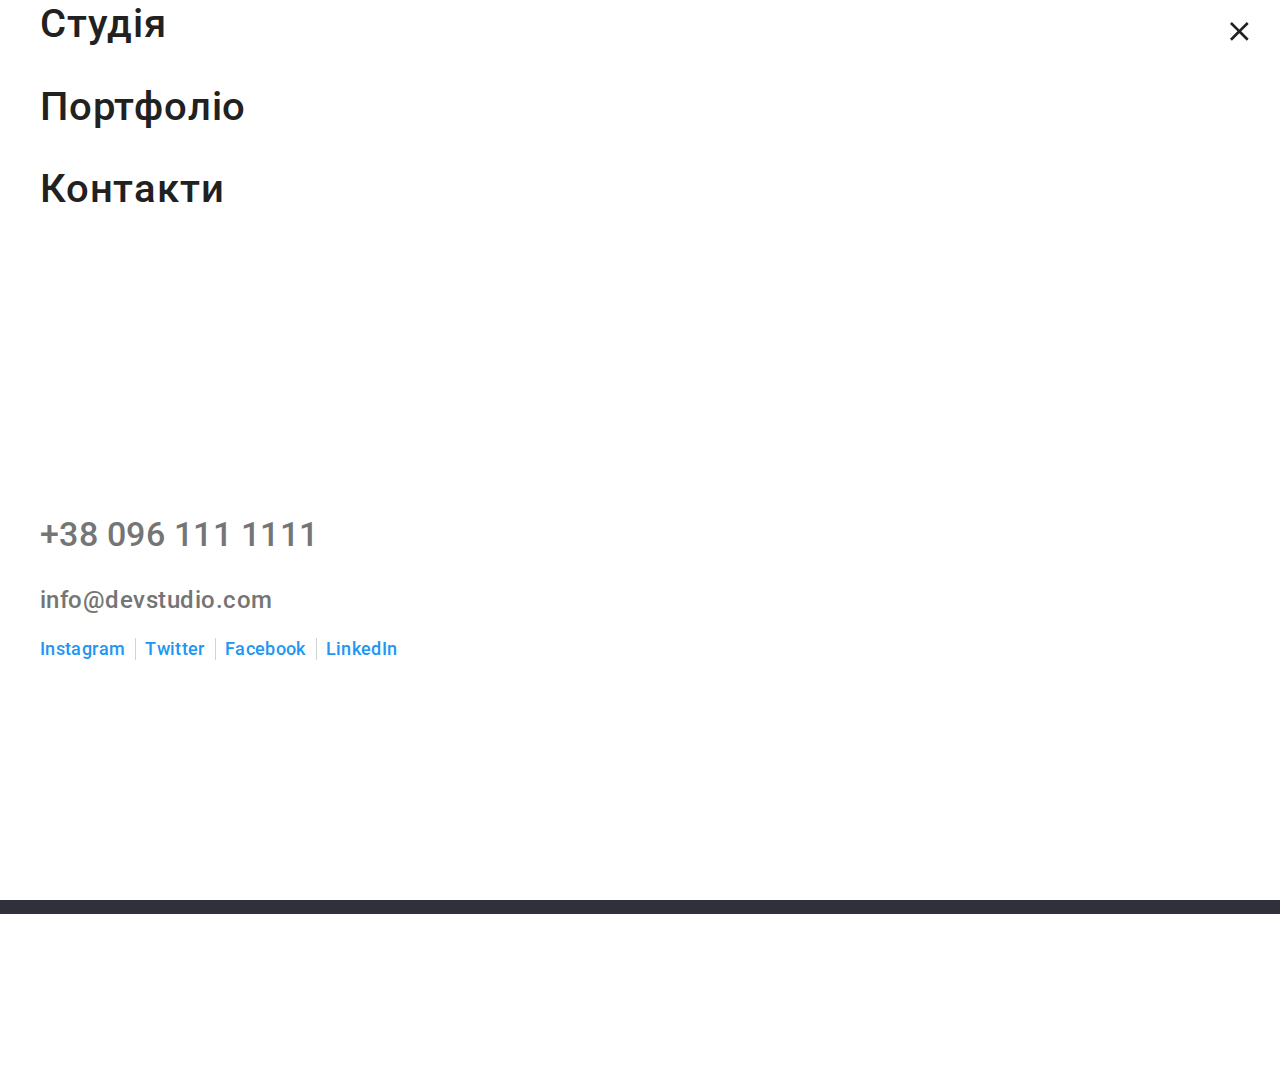
==== commit 79efa389: "idk" ====
--- a/portfolio.html
+++ b/portfolio.html
@@ -86,7 +86,19 @@
                         <div class="projects__hover-box">
                             <p class="projects__hover-text">Ресурс пропонує комплексні пропозиції з різним рівнем функціоналу та сервісів. Все це дозволить відвідувачу отримати вичерпні відомості про компанію чи приватну особу.</p>
                         </div>
-                        <img class="projects__img" src="./imgase-portfolio/img.jpg" alt="website">
+                        <picture>
+                            <source media="(min-width: 1200px)" srcset="
+                            ./img/dekstop/imgprojects-1-dekstop1x.png 1x, 
+                            ./img/dekstop/imgprojects-1-dekstop2x.png 2x ">
+
+                            <source media="(min-width: 768px)" srcset="
+                            ./img/tablet/imgprojects-1-tablet1x.png 1x, 
+                            ./img/tablet/imgprojects-1-tablet2x.png 2x ">
+
+                            <source media="(min-width: 480px)" srcset="
+                            ./img/mobile/imgprojects-1-mobile1x.png 1x, 
+                            ./img/mobile/imgprojects-1-mobile2x.png 2x ">
+                        </picture>
                         <div class="projects__box">
                             <h2 class="projects__headline">Технокряк</h2>
                             <p class="projects__info">Веб__сайт</p>
@@ -98,7 +110,19 @@
                         <div class="projects__hover-box">
                             <p class="projects__hover-text">Ресурс пропонує комплексні пропозиції з різним рівнем функціоналу та сервісів. Все це дозволить відвідувачу отримати вичерпні відомості про компанію чи приватну особу.</p>>
                         </div>
-                        <img class="projects__img" src="./imgase-portfolio/img(1).jpg" alt="designe">
+                        <picture>
+                            <source media="(min-width: 1200px)" srcset="
+                            ./img/dekstop/imgprojects-2-dekstop1x.png 1x, 
+                            ./img/dekstop/imgprojects-2-dekstop2x.png 2x ">
+
+                            <source media="(min-width: 768px)" srcset="
+                            ./img/tablet/imgprojects-2-tablet1x.png 1x, 
+                            ./img/tablet/imgprojects-2-tablet2x.png 2x ">
+
+                            <source media="(min-width: 480px)" srcset="
+                            ./img/mobile/imgprojects-2-mobile1x.png 1x, 
+                            ./img/mobile/imgprojects-2-mobile2x.png 2x ">
+                        </picture>
                         <div class="projects__box">
                             <h2 class="projects__headline">Постер New Orlean vs Golden Star</h2>
                             <p class="projects__info">Дизайн</p>
@@ -110,7 +134,19 @@
                         <div class="projects__hover-box">
                             <p class="projects__hover-text">Ресурс пропонує комплексні пропозиції з різним рівнем функціоналу та сервісів. Все це дозволить відвідувачу отримати вичерпні відомості про компанію чи приватну особу.</p>
                         </div>
-                        <img class="projects__img" src="./imgase-portfolio/img(2).jpg" alt="addition">
+                        <picture>
+                            <source media="(min-width: 1200px)" srcset="
+                            ./img/dekstop/imgprojects-3-dekstop1x.png 1x, 
+                            ./img/dekstop/imgprojects-3-dekstop2x.png 2x ">
+
+                            <source media="(min-width: 768px)" srcset="
+                            ./img/tablet/imgprojects-3-tablet1x.png 1x, 
+                            ./img/tablet/imgprojects-3-tablet2x.png 2x ">
+
+                            <source media="(min-width: 480px)" srcset="
+                            ./img/mobile/imgprojects-3-mobile1x.png 1x, 
+                            ./img/mobile/imgprojects-3-mobile2x.png 2x ">
+                        </picture>
                         <div class="projects__box">
                             <h2 class="projects__headline">Ресторан Seafood</h2>
                             <p class="projects__info">Додаток</p>
@@ -123,7 +159,19 @@
                         <div class="projects__hover-box">
                             <p class="projects__hover-text">Ресурс пропонує комплексні пропозиції з різним рівнем функціоналу та сервісів. Все це дозволить відвідувачу отримати вичерпні відомості про компанію чи приватну особу.</p>
                         </div>
-                        <img class="projects__img" src="./imgase-portfolio/img(3).jpg" alt="marketing">
+                        <picture>
+                            <source media="(min-width: 1200px)" srcset="
+                            ./img/dekstop/imgprojects-4-dekstop1x.png 1x, 
+                            ./img/dekstop/imgprojects-4-dekstop2x.png 2x ">
+
+                            <source media="(min-width: 768px)" srcset="
+                            ./img/tablet/imgprojects-4-tablet1x.png 1x, 
+                            ./img/tablet/imgprojects-4-tablet2x.png 2x ">
+
+                            <source media="(min-width: 480px)" srcset="
+                            ./img/mobile/imgprojects-4-mobile1x.png 1x, 
+                            ./img/mobile/imgprojects-4-mobile2x.png 2x ">
+                        </picture>
                         <div class="projects__box">
                             <h2 class="projects__headline">Проєкт Prime</h2>
                             <p class="projects__info">Маркетинг</p>
@@ -136,7 +184,19 @@
                         <div class="projects__hover-box">
                             <p class="projects__hover-text">Ресурс пропонує комплексні пропозиції з різним рівнем функціоналу та сервісів. Все це дозволить відвідувачу отримати вичерпні відомості про компанію чи приватну особу.</p>
                         </div>
-                        <img class="projects__img" src="./imgase-portfolio/img(4).jpg" alt="addition">
+                        <picture>
+                            <source media="(min-width: 1200px)" srcset="
+                            ./img/dekstop/imgprojects-5-dekstop1x.png 1x, 
+                            ./img/dekstop/imgprojects-5-dekstop2x.png 2x ">
+
+                            <source media="(min-width: 768px)" srcset="
+                            ./img/tablet/imgprojects-5-tablet1x.png 1x, 
+                            ./img/tablet/imgprojects-5-tablet2x.png 2x ">
+
+                            <source media="(min-width: 480px)" srcset="
+                            ./img/mobile/imgprojects-5-mobile1x.png 1x, 
+                            ./img/mobile/imgprojects-5-mobile2x.png 2x ">
+                        </picture>
                         <div class="projects__box">
                             <h2 class="projects__headline">Проєкт Boxes</h2>
                             <p class="projects__info">Додаток</p>
@@ -149,7 +209,19 @@
                         <div class="projects__hover-box">
                             <p class="projects__hover-text">Ресурс пропонує комплексні пропозиції з різним рівнем функціоналу та сервісів. Все це дозволить відвідувачу отримати вичерпні відомості про компанію чи приватну особу.</p>
                         </div>
-                        <img class="projects__img" src="./imgase-portfolio/img(5).jpg" alt="website">
+                        <picture>
+                            <source media="(min-width: 1200px)" srcset="
+                            ./img/dekstop/imgprojects-6-dekstop1x.png 1x, 
+                            ./img/dekstop/imgprojects-6-dekstop2x.png 2x ">
+
+                            <source media="(min-width: 768px)" srcset="
+                            ./img/tablet/imgprojects-6-tablet1x.png 1x, 
+                            ./img/tablet/imgprojects-6-tablet2x.png 2x ">
+
+                            <source media="(min-width: 480px)" srcset="
+                            ./img/mobile/imgprojects-6-mobile1x.png 1x, 
+                            ./img/mobile/imgprojects-6-mobile2x.png 2x ">
+                        </picture>
                         <div class="projects__box">
                             <h2 class="projects__headline">Inspiration has no Borders</h2>
                             <p class="projects__info">Веб__сайт</p>
@@ -162,7 +234,19 @@
                         <div class="projects__hover-box">
                             <p class="projects__hover-text">Ресурс пропонує комплексні пропозиції з різним рівнем функціоналу та сервісів. Все це дозволить відвідувачу отримати вичерпні відомості про компанію чи приватну особу.</p>
                         </div>
-                        <img class="projects__img" src="./imgase-portfolio/img(6).jpg" alt="designe">
+                        <picture>
+                            <source media="(min-width: 1200px)" srcset="
+                            ./img/dekstop/imgprojects-7-dekstop1x.png 1x, 
+                            ./img/dekstop/imgprojects-7-dekstop2x.png 2x ">
+
+                            <source media="(min-width: 768px)" srcset="
+                            ./img/tablet/imgprojects-7-tablet1x.png 1x, 
+                            ./img/tablet/imgprojects-7-tablet2x.png 2x ">
+
+                            <source media="(min-width: 480px)" srcset="
+                            ./img/mobile/imgprojects-7-mobile1x.png 1x, 
+                            ./img/mobile/imgprojects-7-mobile2x.png 2x ">
+                        </picture>
                         <div class="projects__box">
                             <h2 class="projects__headline">Видання Limited Edition</h2>
                             <p class="projects__info">Дизайн</p>
@@ -175,7 +259,19 @@
                         <div class="projects__hover-box">
                             <p class="projects__hover-text">Ресурс пропонує комплексні пропозиції з різним рівнем функціоналу та сервісів. Все це дозволить відвідувачу отримати вичерпні відомості про компанію чи приватну особу.</p>
                         </div>
-                        <img class="projects__img" src="./imgase-portfolio/img(7).jpg" alt="marketing">
+                        <picture>
+                            <source media="(min-width: 1200px)" srcset="
+                            ./img/dekstop/imgprojects-8-dekstop1x.png 1x, 
+                            ./img/dekstop/imgprojects-8-dekstop2x.png 2x ">
+
+                            <source media="(min-width: 768px)" srcset="
+                            ./img/tablet/imgprojects-8-tablet1x.png 1x, 
+                            ./img/tablet/imgprojects-8-tablet2x.png 2x ">
+
+                            <source media="(min-width: 480px)" srcset="
+                            ./img/mobile/imgprojects-8-mobile1x.png 1x, 
+                            ./img/mobile/imgprojects-8-mobile2x.png 2x ">
+                        </picture>
                         <div class="projects__box">
                             <h2 class="projects__headline">Проєкт LAB</h2>
                             <p class="projects__info">Маркетинг</p>
@@ -188,7 +284,19 @@
                         <div class="projects__hover-box">
                             <p class="projects__hover-text">Ресурс пропонує комплексні пропозиції з різним рівнем функціоналу та сервісів. Все це дозволить відвідувачу отримати вичерпні відомості про компанію чи приватну особу.</p>
                         </div>
-                        <img class="projects__img" src="./imgase-portfolio/img(8).jpg" alt="addition">
+                        <picture>
+                            <source media="(min-width: 1200px)" srcset="
+                            ./img/dekstop/imgprojects-9-dekstop1x.png 1x, 
+                            ./img/dekstop/imgprojects-9-dekstop2x.png 2x ">
+
+                            <source media="(min-width: 768px)" srcset="
+                            ./img/tablet/imgprojects-9-tablet1x.png 1x, 
+                            ./img/tablet/imgprojects-9-tablet2x.png 2x ">
+
+                            <source media="(min-width: 480px)" srcset="
+                            ./img/mobile/imgprojects-9-mobile1x.png 1x, 
+                            ./img/mobile/imgprojects-9-mobile2x.png 2x ">
+                        </picture>
                         <div class="projects__box">
                             <h2 class="projects__headline">Growing Business</h2>
                             <p class="projects__info">Додаток</p>
--- a/css/portfolio.min.css
+++ b/css/portfolio.min.css
@@ -1 +1 @@
-h1,h2,h3,h4,h5,h6,p{margin:0px}ul,ol{padding:0px;margin:0px;list-style:none}a{text-decoration:none}body{font-family:"Roboto"}.container{width:100%;padding-left:15px;padding-right:15px;margin-left:auto;margin-right:auto;outline:red solid}@media screen and (min-width: 480px){.container{width:480px;padding-left:15px;padding-right:15px}}@media screen and (min-width: 768px){.container{width:768px;padding-left:15px;padding-right:15px}}@media screen and (min-width: 1200px){.container{width:1200px;padding-left:15px;padding-right:15px}}/*! modern-normalize v2.0.0 | MIT License | https://github.com/sindresorhus/modern-normalize */*,::before,::after{box-sizing:border-box}html{font-family:system-ui,"Segoe UI",Roboto,Helvetica,Arial,sans-serif,"Apple Color Emoji","Segoe UI Emoji";line-height:1.15;-webkit-text-size-adjust:100%;-moz-tab-size:4;-o-tab-size:4;tab-size:4}body{margin:0}hr{height:0;color:inherit}abbr[title]{-webkit-text-decoration:underline dotted;text-decoration:underline dotted}b,strong{font-weight:bolder}code,kbd,samp,pre{font-family:ui-monospace,SFMono-Regular,Consolas,"Liberation Mono",Menlo,monospace;font-size:1em}small{font-size:80%}sub,sup{font-size:75%;line-height:0;position:relative;vertical-align:baseline}sub{bottom:-0.25em}sup{top:-0.5em}table{text-indent:0;border-color:inherit}button,input,optgroup,select,textarea{font-family:inherit;font-size:100%;line-height:1.15;margin:0}button,select{text-transform:none}button,[type=button],[type=reset],[type=submit]{-webkit-appearance:button}::-moz-focus-inner{border-style:none;padding:0}:-moz-focusring{outline:1px dotted ButtonText}:-moz-ui-invalid{box-shadow:none}legend{padding:0}progress{vertical-align:baseline}::-webkit-inner-spin-button,::-webkit-outer-spin-button{height:auto}[type=search]{-webkit-appearance:textfield;outline-offset:-2px}::-webkit-search-decoration{-webkit-appearance:none}::-webkit-file-upload-button{-webkit-appearance:button;font:inherit}summary{display:list-item}.is-open{opacity:0;visibility:hidden;pointer-events:none}.js-menu-container{background:#fff;position:fixed;top:0;left:0;right:0;bottom:0;display:flex}.menu{padding-left:40px}.menu__close-svg{width:40px;height:40px;flex-shrink:0;fill:#212121}.menu__close-button:hover .menu__close-svg{fill:#2196f3}.menu__close-button{border:none;background-color:rgba(0,0,0,0);position:absolute;top:10px;right:15px}.menu__list{display:flex;flex-direction:column;row-gap:35.7px;margin-bottom:302px}.menu__link{color:#212121;font-family:Roboto;font-size:40px;font-style:normal;font-weight:500;line-height:normal;letter-spacing:.8px;transition-property:color;transition-duration:250ms;transition-timing-function:cubic-bezier(0.4, 0, 0.2, 1)}.menu__link:hover{color:#2196f3}.menu__contacts{display:flex;margin-left:auto;flex-direction:column;row-gap:32px}.menu__link-contact-big{font-size:34px;color:#757575;font-family:Roboto;font-style:normal;font-weight:500;line-height:normal;letter-spacing:.48px;transition-property:color;transition-duration:250ms;transition-timing-function:cubic-bezier(0.4, 0, 0.2, 1)}.menu__link-contact-big:hover{color:#2196f3}.menu__link-contact{color:#757575;font-family:Roboto;font-size:24px;font-style:normal;font-weight:500;line-height:normal;letter-spacing:.48px;transition-property:color;transition-duration:250ms;transition-timing-function:cubic-bezier(0.4, 0, 0.2, 1)}.menu__link-contact:hover{color:#2196f3}.menu__current{color:#2196f3}.menu__sites-list{display:flex;gap:20px;margin-top:24px}.menu__sites-link{position:relative}.menu__sites-link{color:#2196f3;font-family:Roboto;font-size:18px;font-style:normal;font-weight:500;line-height:22px;letter-spacing:.36px}.menu__line{width:1px;height:22px;background:rgba(33,33,33,.2);position:absolute;top:0px;left:-10px}.display{display:flex}.header{border-bottom:solid #d4dbda 1px}@media screen and (min-width: 480px){.header{border-bottom:solid #d4dbda 1px}}@media screen and (min-width: 768px){.header{border-bottom:solid #d4dbda 1px;display:flex;justify-content:center;align-items:center;padding-top:25px;padding-bottom:25px}}@media screen and (min-width: 1200px){.header{border-bottom:solid #d4dbda 1px;display:flex;justify-content:center;align-items:center;padding-top:25px;padding-bottom:25px}}.header__item{position:relative}.header__nav{display:none}@media screen and (min-width: 480px){.header__nav{display:none}}@media screen and (min-width: 768px){.header__nav{display:flex;align-items:center;justify-content:center;gap:50px}}@media screen and (min-width: 1200px){.header__nav{gap:280px}}.header__menu-box{display:flex}@media screen and (min-width: 768px){.header__menu-box{display:block}}.header__menu-button{margin-left:120px}@media screen and (min-width: 480px){.header__menu-button{margin-left:260px}}@media screen and (min-width: 768px){.header__menu-button{display:none}}.header__svg-menu{fill:#000;width:40px;height:40px;display:block}@media screen and (min-width: 768px){.header__svg-menu{display:none}}.header__menu-button{background-color:rgba(0,0,0,0);border:none}.header__list{display:flex;margin-left:88px;gap:51px;align-items:center}@media screen and (min-width: 1200px){.header__list{display:flex;margin-left:93px;gap:50px;align-items:center}}.header__svg{display:flex;gap:10px;align-items:center}.header__envelope{fill:#757575;width:16px;height:12px;transition-property:fill;transition-duration:250ms;transition-timing-function:cubic-bezier(0.4, 0, 0.2, 1)}.header__smartphone{width:10px;height:16px;fill:#757575;transition-property:fill;transition-duration:250ms;transition-timing-function:cubic-bezier(0.4, 0, 0.2, 1)}.header__link-contact:hover{color:#2196f3}.header__svg:hover .header__envelope{fill:#2196f3}.header__svg:hover .header__contacts{color:#2196f3}.header__svg:hover .header__smartphone{fill:#2196f3}.header__contacts{display:flex;flex-direction:column;margin-left:auto;row-gap:10px;align-items:center}@media screen and (min-width: 1200px){.header__contacts{display:flex;flex-direction:row;margin-left:auto;gap:50px;align-items:center}}.header__logo-color{font-family:"Raleway";font-size:26px;font-weight:700;line-height:1.19;letter-spacing:.03em;text-align:left;color:#2196f3}.header__logo{font-family:"Raleway";font-size:26px;font-weight:400;line-height:1.38;letter-spacing:.03em;text-align:left;color:#000}.header__link{font-size:14px;font-weight:500;line-height:1.14;letter-spacing:.02em;text-align:left;color:#212121;transition-property:color;transition-duration:250ms;transition-timing-function:cubic-bezier(0.4, 0, 0.2, 1)}.header__link-contact{font-size:14px;font-weight:500;line-height:1.14;letter-spacing:.02em;text-align:left;color:#757575;transition-property:color;transition-duration:250ms;transition-timing-function:cubic-bezier(0.4, 0, 0.2, 1)}.header__link::after{display:block;position:absolute;opacity:0;content:"";background-color:#2196f3;height:3px;width:100%;margin-top:32px;transition-property:opacity;transition-duration:250ms;transition-timing-function:cubic-bezier(0.4, 0, 0.2, 1)}.header__link:hover::after{opacity:1}.header__link:hover{color:#2196f3}.header__current::after{display:block;position:absolute;content:"";opacity:1;background-color:#2196f3;height:3px;width:100%;margin-top:32px;transition-property:opacity;transition-duration:250ms;transition-timing-function:cubic-bezier(0.4, 0, 0.2, 1)}.header__current{color:#2196f3}.projects{padding-top:60px;padding-bottom:60px}@media screen and (min-width: 480px){.projects{padding-top:60px;padding-bottom:60px}}@media screen and (min-width: 768px){.projects{padding-top:60px;padding-bottom:60px}}@media screen and (min-width: 1200px){.projects{padding-top:94px;padding-bottom:94px}}.projects__article{border:1px solid #eee;background:#fff;transition-property:box-shadow;transition-duration:250ms;transition-timing-function:cubic-bezier(0.4, 0, 0.2, 1)}.projects__article:hover{box-shadow:1px 4px 6px 0px rgba(0,0,0,.16),0px 4px 4px 0px rgba(0,0,0,.06),0px 1px 1px 0px rgba(0,0,0,.12)}.projects__list{display:flex;flex-direction:column;gap:8px;justify-content:center;margin-bottom:50px}@media screen and (min-width: 480px){.projects__list{flex-direction:column;display:flex;gap:8px;justify-content:center;margin-bottom:50px}}@media screen and (min-width: 768px){.projects__list{display:flex;flex-direction:row;gap:8px;justify-content:center;margin-bottom:50px}}@media screen and (min-width: 1200px){.projects__list{display:flex;gap:8px;justify-content:center;margin-bottom:50px}}.projects__button{display:block;font-size:16px;font-weight:500;line-height:1.62;letter-spacing:.03em;height:38px;font-family:"Roboto";text-align:center;color:#212121;background:#f5f4fa;border-radius:4px;border:none;padding-left:22px;padding-right:22px;padding-top:6px;padding-bottom:6px;cursor:pointer;transition-property:background-color,color,box-shadow;transition-duration:250ms;transition-timing-function:cubic-bezier(0.4, 0, 0.2, 1)}.projects__button:hover{color:#fff;background:#2196f3;box-shadow:0 2px 2px 0 rgba(0,0,0,.12),0 1px 2px 0 rgba(0,0,0,.08),0 3px 1px 0 rgba(0,0,0,.1)}.projects__big-list{display:flex;flex-direction:column;flex-wrap:wrap;row-gap:30px;gap:27px;justify-content:center}@media screen and (min-width: 480px){.projects__big-list{display:flex;flex-direction:column;flex-wrap:wrap;row-gap:30px;gap:27px;justify-content:center}}@media screen and (min-width: 768px){.projects__big-list{display:flex;flex-direction:row;flex-wrap:wrap;row-gap:30px;gap:27px;justify-content:center}}@media screen and (min-width: 1200px){.projects__big-list{display:flex;flex-wrap:wrap;row-gap:30px;gap:27px;justify-content:center}}.projects__box{padding-left:24px;padding-top:20px;padding-bottom:20px}.projects__article{border:1px solid #eee;background:#fff;position:relative}.projects__headline{font-size:18px;font-weight:700;line-height:2;letter-spacing:.06em;text-align:left;color:#212121;margin-bottom:4px}@media screen and (min-width: 480px){.projects__headline{font-size:18px;font-weight:700;line-height:2;letter-spacing:.06em;text-align:left;color:#212121;margin-bottom:4px}}@media screen and (min-width: 768px){.projects__headline{font-size:18px;font-weight:700;line-height:2;letter-spacing:.06em;text-align:left;color:#212121;margin-bottom:4px}}@media screen and (min-width: 1200px){.projects__headline{font-size:18px;font-weight:700;line-height:2;letter-spacing:.06em;text-align:left;color:#212121;margin-bottom:4px}}.projects__img{width:330px;height:294px;flex-shrink:0}@media screen and (min-width: 480px){.projects__img{width:450px;height:294px;flex-shrink:0}}@media screen and (min-width: 768px){.projects__img{width:350px;height:294px;flex-shrink:0}}@media screen and (min-width: 1200px){.projects__img{width:370px;height:294px;flex-shrink:0}}.projects__info{font-size:16px;font-weight:400;line-height:1.87;letter-spacing:.03em;text-align:left;color:#757575}@media screen and (min-width: 480px){.projects__info{color:#757575;font-family:Roboto;font-size:16px;font-style:normal;font-weight:400;line-height:30px;letter-spacing:.48px}}@media screen and (min-width: 1200px){.projects__info{color:#757575;font-family:Roboto;font-size:16px;font-style:normal;font-weight:400;line-height:30px;letter-spacing:.48px}}.projects__item{margin-bottom:34px}.projects__hover-box{background-color:rgba(33,150,243,.9);opacity:0;position:absolute;padding-left:24px;padding-top:63px;padding-bottom:63px;transition:opacity 250sm cubic-bezier(0.4, 0, 0.2, 1)}.projects__article:hover .projects__hover-box{opacity:1}.projects__hover-text{color:#fff;font-family:Roboto;font-size:18px;font-style:normal;font-weight:400;line-height:28px;letter-spacing:.54px}.footer{background:#2f303a;padding-top:60px;padding-bottom:60px}@media screen and (min-width: 480px){.footer{padding-top:60px;padding-bottom:60px}}@media screen and (min-width: 768px){.footer{padding-top:60px;padding-bottom:60px}}@media screen and (min-width: 1200px){.footer{padding-top:60px;padding-bottom:60px}}.footer__big-box{display:block}@media screen and (min-width: 480px){.footer__big-box{display:block}}@media screen and (min-width: 768px){.footer__big-box{display:flex;gap:165px}}@media screen and (min-width: 1200px){.footer__big-box{display:flex;gap:70px}}.footer__logo-link{display:block;margin-bottom:20px}.footer__logo-color{font-family:"Raleway";font-size:26px;font-weight:700;line-height:1.19;letter-spacing:.03em;text-align:left;color:#2196f3}.footer__logo{font-family:"Raleway";font-size:26px;font-weight:400;line-height:1.38;letter-spacing:.03em;text-align:left;color:#fff}.footer__address{font-size:14px;font-weight:400;line-height:1.71;letter-spacing:.03em;text-align:left;color:#fff;font-style:normal}.footer__mail{display:block;font-size:14px;font-weight:400;line-height:1.71;letter-spacing:.03em;text-align:left;color:rgba(255,255,255,.6);margin-top:9px}.footer__tel{display:block;font-size:14px;font-weight:400;line-height:1.71;letter-spacing:.03em;text-align:left;color:rgba(255,255,255,.6);margin-top:9px}.footer__box-r-headline{color:#fff;font-family:Roboto;font-size:14px;font-style:normal;font-weight:700;line-height:normal;letter-spacing:.42px;text-transform:uppercase}.footer__box-r-svg-list{display:flex;gap:10px;margin-top:20px}.footer__box-r-svg{width:20px;height:20px;fill:#fff}.footer__box-r-svg-circle{display:flex;background-color:rgba(255,255,255,.1019607843);border-radius:50px;width:44px;height:44px;justify-content:center;align-items:center;transition-property:background-color;transition-duration:250ms;transition-timing-function:cubic-bezier(0.4, 0, 0.2, 1)}.footer__box-r-svg-circle:hover{background-color:#2196f3}.footer__super-right-svg{width:24px;height:24px;fill:#fff;margin-left:10px}.footer__super-right-small-box{display:flex;margin-top:20px;gap:12px}.footer__super-right-headline{color:#fff;font-family:Roboto;font-size:14px;font-style:normal;font-weight:700;line-height:normal;letter-spacing:.42px;text-transform:uppercase}.footer__super-right-input{display:flex;width:358px;height:50px;flex-shrink:0;border-radius:4px;border:1px solid rgba(255,255,255,.3);background:rgba(33,150,243,0);box-shadow:0px 4px 4px 0px rgba(0,0,0,.15);flex-direction:column;justify-content:center;padding-left:16px}.footer__super-right-input::-moz-placeholder{color:rgba(255,255,255,.6);font-family:Roboto;font-size:16px;font-style:normal;font-weight:400;line-height:20px;letter-spacing:.48px}.footer__super-right-input::placeholder{color:rgba(255,255,255,.6);font-family:Roboto;font-size:16px;font-style:normal;font-weight:400;line-height:20px;letter-spacing:.48px}.footer__super-right-button{display:flex;border:none;width:200px;height:50px;flex-shrink:0;border-radius:4px;background:#2196f3;box-shadow:0px 4px 4px 0px rgba(0,0,0,.15);color:#fff;font-family:Roboto;font-size:16px;font-style:normal;font-weight:700;line-height:30px;letter-spacing:.96px;align-items:center;padding-left:28px}/*# sourceMappingURL=portfolio.min.css.map */+h1,h2,h3,h4,h5,h6,p{margin:0px}ul,ol{padding:0px;margin:0px;list-style:none}a{text-decoration:none}body{font-family:"Roboto"}.container{width:100%;padding-left:15px;padding-right:15px;margin-left:auto;margin-right:auto;outline:red solid}@media screen and (min-width: 480px){.container{width:480px;padding-left:15px;padding-right:15px}}@media screen and (min-width: 768px){.container{width:768px;padding-left:15px;padding-right:15px}}@media screen and (min-width: 1200px){.container{width:1200px;padding-left:15px;padding-right:15px}}/*! modern-normalize v2.0.0 | MIT License | https://github.com/sindresorhus/modern-normalize */*,::before,::after{box-sizing:border-box}html{font-family:system-ui,"Segoe UI",Roboto,Helvetica,Arial,sans-serif,"Apple Color Emoji","Segoe UI Emoji";line-height:1.15;-webkit-text-size-adjust:100%;-moz-tab-size:4;-o-tab-size:4;tab-size:4}body{margin:0}hr{height:0;color:inherit}abbr[title]{-webkit-text-decoration:underline dotted;text-decoration:underline dotted}b,strong{font-weight:bolder}code,kbd,samp,pre{font-family:ui-monospace,SFMono-Regular,Consolas,"Liberation Mono",Menlo,monospace;font-size:1em}small{font-size:80%}sub,sup{font-size:75%;line-height:0;position:relative;vertical-align:baseline}sub{bottom:-0.25em}sup{top:-0.5em}table{text-indent:0;border-color:inherit}button,input,optgroup,select,textarea{font-family:inherit;font-size:100%;line-height:1.15;margin:0}button,select{text-transform:none}button,[type=button],[type=reset],[type=submit]{-webkit-appearance:button}::-moz-focus-inner{border-style:none;padding:0}:-moz-focusring{outline:1px dotted ButtonText}:-moz-ui-invalid{box-shadow:none}legend{padding:0}progress{vertical-align:baseline}::-webkit-inner-spin-button,::-webkit-outer-spin-button{height:auto}[type=search]{-webkit-appearance:textfield;outline-offset:-2px}::-webkit-search-decoration{-webkit-appearance:none}::-webkit-file-upload-button{-webkit-appearance:button;font:inherit}summary{display:list-item}.is-open{opacity:0;visibility:hidden;pointer-events:none}.js-menu-container{background:#fff;position:fixed;top:0;left:0;right:0;bottom:0;display:flex}.menu{padding-left:40px}.menu__close-svg{width:40px;height:40px;flex-shrink:0;fill:#212121}.menu__close-button:hover .menu__close-svg{fill:#2196f3}.menu__close-button{border:none;background-color:rgba(0,0,0,0);position:absolute;top:10px;right:15px}.menu__list{display:flex;flex-direction:column;row-gap:35.7px;margin-bottom:302px}.menu__link{color:#212121;font-family:Roboto;font-size:40px;font-style:normal;font-weight:500;line-height:normal;letter-spacing:.8px;transition-property:color;transition-duration:250ms;transition-timing-function:cubic-bezier(0.4, 0, 0.2, 1)}.menu__link:hover{color:#2196f3}.menu__contacts{display:flex;margin-left:auto;flex-direction:column;row-gap:32px}.menu__link-contact-big{font-size:34px;color:#757575;font-family:Roboto;font-style:normal;font-weight:500;line-height:normal;letter-spacing:.48px;transition-property:color;transition-duration:250ms;transition-timing-function:cubic-bezier(0.4, 0, 0.2, 1)}.menu__link-contact-big:hover{color:#2196f3}.menu__link-contact{color:#757575;font-family:Roboto;font-size:24px;font-style:normal;font-weight:500;line-height:normal;letter-spacing:.48px;transition-property:color;transition-duration:250ms;transition-timing-function:cubic-bezier(0.4, 0, 0.2, 1)}.menu__link-contact:hover{color:#2196f3}.menu__current{color:#2196f3}.menu__sites-list{display:flex;gap:20px;margin-top:24px}.menu__sites-link{position:relative}.menu__sites-link{color:#2196f3;font-family:Roboto;font-size:18px;font-style:normal;font-weight:500;line-height:22px;letter-spacing:.36px}.menu__line{width:1px;height:22px;background:rgba(33,33,33,.2);position:absolute;top:0px;left:-10px}.display{display:flex}.header{border-bottom:solid #d4dbda 1px}@media screen and (min-width: 480px){.header{border-bottom:solid #d4dbda 1px}}@media screen and (min-width: 768px){.header{border-bottom:solid #d4dbda 1px;display:flex;justify-content:center;align-items:center;padding-top:25px;padding-bottom:25px}}@media screen and (min-width: 1200px){.header{border-bottom:solid #d4dbda 1px;display:flex;justify-content:center;align-items:center;padding-top:25px;padding-bottom:25px}}.header__item{position:relative}.header__nav{display:none}@media screen and (min-width: 480px){.header__nav{display:none}}@media screen and (min-width: 768px){.header__nav{display:flex;align-items:center;justify-content:center;gap:50px}}@media screen and (min-width: 1200px){.header__nav{gap:280px}}.header__menu-box{display:flex;justify-content:space-between;width:100%}@media screen and (min-width: 768px){.header__menu-box{display:block;width:auto}}.header__menu-button{margin-left:auto}@media screen and (min-width: 480px){.header__menu-button{margin-left:auto}}@media screen and (min-width: 768px){.header__menu-button{display:none}}.header__svg-menu{fill:#000;width:40px;height:40px;display:block}@media screen and (min-width: 768px){.header__svg-menu{display:none}}.header__menu-button{background-color:rgba(0,0,0,0);border:none}.header__list{display:flex;margin-left:88px;gap:51px;align-items:center}@media screen and (min-width: 1200px){.header__list{display:flex;margin-left:93px;gap:50px;align-items:center}}.header__svg{display:flex;gap:10px;align-items:center}.header__envelope{fill:#757575;width:16px;height:12px;transition-property:fill;transition-duration:250ms;transition-timing-function:cubic-bezier(0.4, 0, 0.2, 1)}.header__smartphone{width:10px;height:16px;fill:#757575;transition-property:fill;transition-duration:250ms;transition-timing-function:cubic-bezier(0.4, 0, 0.2, 1)}.header__link-contact:hover{color:#2196f3}.header__svg:hover .header__envelope{fill:#2196f3}.header__svg:hover .header__contacts{color:#2196f3}.header__svg:hover .header__smartphone{fill:#2196f3}.header__contacts{display:flex;flex-direction:column;margin-left:auto;row-gap:10px}@media screen and (min-width: 1200px){.header__contacts{display:flex;flex-direction:row;margin-left:auto;gap:50px;align-items:center}}.header__logo-color{font-family:"Raleway";font-size:26px;font-weight:700;line-height:1.19;letter-spacing:.03em;text-align:left;color:#2196f3}.header__logo{font-family:"Raleway";font-size:26px;font-weight:400;line-height:1.38;letter-spacing:.03em;text-align:left;color:#000}.header__link{font-size:14px;font-weight:500;line-height:1.14;letter-spacing:.02em;text-align:left;color:#212121;transition-property:color;transition-duration:250ms;transition-timing-function:cubic-bezier(0.4, 0, 0.2, 1)}.header__link-contact{font-size:14px;font-weight:500;line-height:1.14;letter-spacing:.02em;text-align:left;color:#757575;transition-property:color;transition-duration:250ms;transition-timing-function:cubic-bezier(0.4, 0, 0.2, 1)}.header__link::after{display:block;position:absolute;opacity:0;content:"";background-color:#2196f3;height:3px;width:100%;margin-top:32px;transition-property:opacity;transition-duration:250ms;transition-timing-function:cubic-bezier(0.4, 0, 0.2, 1)}.header__link:hover::after{opacity:1}.header__link:hover{color:#2196f3}.header__current::after{display:block;position:absolute;content:"";opacity:1;background-color:#2196f3;height:3px;width:100%;margin-top:32px;transition-property:opacity;transition-duration:250ms;transition-timing-function:cubic-bezier(0.4, 0, 0.2, 1)}.header__current{color:#2196f3}.projects{padding-top:60px;padding-bottom:60px}@media screen and (min-width: 480px){.projects{padding-top:60px;padding-bottom:60px}}@media screen and (min-width: 768px){.projects{padding-top:60px;padding-bottom:60px}}@media screen and (min-width: 1200px){.projects{padding-top:94px;padding-bottom:94px}}.projects__article{border:1px solid #eee;background:#fff;transition-property:box-shadow;transition-duration:250ms;transition-timing-function:cubic-bezier(0.4, 0, 0.2, 1)}.projects__article:hover{box-shadow:1px 4px 6px 0px rgba(0,0,0,.16),0px 4px 4px 0px rgba(0,0,0,.06),0px 1px 1px 0px rgba(0,0,0,.12)}.projects__list{display:flex;flex-wrap:wrap;gap:8px;row-gap:15px;justify-content:center;margin-bottom:50px}@media screen and (min-width: 480px){.projects__list{display:flex;gap:8px;justify-content:center;margin-bottom:50px}}@media screen and (min-width: 768px){.projects__list{display:flex;flex-wrap:nowrap;gap:8px;justify-content:center;margin-bottom:50px}}@media screen and (min-width: 1200px){.projects__list{display:flex;gap:8px;justify-content:center;margin-bottom:50px}}.projects__button{display:block;font-size:16px;font-weight:500;line-height:1.62;letter-spacing:.03em;height:38px;font-family:"Roboto";text-align:center;color:#212121;background:#f5f4fa;border-radius:4px;border:none;padding-left:22px;padding-right:22px;padding-top:6px;padding-bottom:6px;cursor:pointer;transition-property:background-color,color,box-shadow;transition-duration:250ms;transition-timing-function:cubic-bezier(0.4, 0, 0.2, 1)}.projects__button:hover{color:#fff;background:#2196f3;box-shadow:0 2px 2px 0 rgba(0,0,0,.12),0 1px 2px 0 rgba(0,0,0,.08),0 3px 1px 0 rgba(0,0,0,.1)}.projects__big-list{display:flex;flex-direction:column;flex-wrap:wrap;row-gap:30px;gap:27px;justify-content:center}@media screen and (min-width: 480px){.projects__big-list{display:flex;flex-direction:column;flex-wrap:wrap;row-gap:30px;gap:27px;justify-content:center}}@media screen and (min-width: 768px){.projects__big-list{display:flex;flex-direction:row;flex-wrap:wrap;row-gap:30px;gap:27px;justify-content:center}}@media screen and (min-width: 1200px){.projects__big-list{display:flex;flex-wrap:wrap;row-gap:30px;gap:27px;justify-content:center}}.projects__box{padding-left:24px;padding-top:20px;padding-bottom:20px}.projects__article{border:1px solid #eee;background:#fff;position:relative}.projects__headline{font-size:18px;font-weight:700;line-height:2;letter-spacing:.06em;text-align:left;color:#212121;margin-bottom:4px}@media screen and (min-width: 480px){.projects__headline{font-size:18px;font-weight:700;line-height:2;letter-spacing:.06em;text-align:left;color:#212121;margin-bottom:4px}}@media screen and (min-width: 768px){.projects__headline{font-size:18px;font-weight:700;line-height:2;letter-spacing:.06em;text-align:left;color:#212121;margin-bottom:4px}}@media screen and (min-width: 1200px){.projects__headline{font-size:18px;font-weight:700;line-height:2;letter-spacing:.06em;text-align:left;color:#212121;margin-bottom:4px}}.projects__img{width:330px;height:294px;flex-shrink:0}@media screen and (min-width: 480px){.projects__img{width:450px;height:294px;flex-shrink:0}}@media screen and (min-width: 768px){.projects__img{width:350px;height:294px;flex-shrink:0}}@media screen and (min-width: 1200px){.projects__img{width:370px;height:294px;flex-shrink:0}}.projects__info{font-size:16px;font-weight:400;line-height:1.87;letter-spacing:.03em;text-align:left;color:#757575}@media screen and (min-width: 480px){.projects__info{color:#757575;font-family:Roboto;font-size:16px;font-style:normal;font-weight:400;line-height:30px;letter-spacing:.48px}}@media screen and (min-width: 1200px){.projects__info{color:#757575;font-family:Roboto;font-size:16px;font-style:normal;font-weight:400;line-height:30px;letter-spacing:.48px}}.projects__item{margin-bottom:34px}.projects__hover-box{background-color:rgba(33,150,243,.9);opacity:0;position:absolute;padding-left:24px;padding-top:63px;padding-bottom:63px;transition:opacity 250sm cubic-bezier(0.4, 0, 0.2, 1)}.projects__article:hover .projects__hover-box{opacity:1}.projects__hover-text{color:#fff;font-family:Roboto;font-size:18px;font-style:normal;font-weight:400;line-height:28px;letter-spacing:.54px}.footer{background:#2f303a;padding-top:60px;padding-bottom:60px}@media screen and (min-width: 480px){.footer{padding-top:60px;padding-bottom:60px}}@media screen and (min-width: 768px){.footer{padding-top:60px;padding-bottom:60px}}@media screen and (min-width: 1200px){.footer{padding-top:60px;padding-bottom:60px}}.footer__big-box{display:block}@media screen and (min-width: 480px){.footer__big-box{display:block}}@media screen and (min-width: 768px){.footer__big-box{display:flex;flex-wrap:wrap;gap:165px;justify-content:center;align-items:center;row-gap:60px}}@media screen and (min-width: 1200px){.footer__big-box{display:flex;flex-wrap:nowrap;justify-content:center;align-items:center;gap:70px}}.footer__logo-link{display:flex;margin-bottom:20px;justify-content:center}@media screen and (min-width: 1200px){.footer__logo-link{justify-content:flex-start}}.footer__box-left{padding-bottom:60px}@media screen and (min-width: 768px){.footer__box-left{padding-bottom:0px}}.footer__list{display:flex;flex-direction:column;align-items:center}@media screen and (min-width: 1200px){.footer__list{display:block}}.footer__logo-color{font-family:"Raleway";font-size:26px;font-weight:700;line-height:1.19;letter-spacing:.03em;text-align:left;color:#2196f3}.footer__address{display:flex;justify-content:center}@media screen and (min-width: 768px){.footer{display:block}}.footer__logo{font-family:"Raleway";font-size:26px;font-weight:400;line-height:1.38;letter-spacing:.03em;text-align:left;color:#fff}.footer__address{font-size:14px;font-weight:400;line-height:1.71;letter-spacing:.03em;text-align:left;color:#fff;font-style:normal}.footer__mail{display:block;font-size:14px;font-weight:400;line-height:1.71;letter-spacing:.03em;text-align:left;color:rgba(255,255,255,.6);margin-top:9px}.footer__tel{display:block;font-size:14px;font-weight:400;line-height:1.71;letter-spacing:.03em;text-align:left;color:rgba(255,255,255,.6);margin-top:9px}.footer__box-right{padding-bottom:60px}@media screen and (min-width: 768px){.footer__box-right{padding-bottom:0px}}.footer__box-r-headline{display:flex;justify-content:center;color:#fff;font-family:Roboto;font-size:14px;font-style:normal;font-weight:700;line-height:normal;letter-spacing:.42px;text-transform:uppercase}@media screen and (min-width: 1200px){.footer__box-r-headline{display:block}}.footer__box-r-svg-list{display:flex;gap:10px;margin-top:20px;justify-content:center}.footer__box-r-svg{width:20px;height:20px;fill:#fff}.footer__box-r-svg-circle{display:flex;background-color:rgba(255,255,255,.1019607843);border-radius:50px;width:44px;height:44px;justify-content:center;align-items:center;transition-property:background-color;transition-duration:250ms;transition-timing-function:cubic-bezier(0.4, 0, 0.2, 1)}.footer__box-r-svg-circle:hover{background-color:#2196f3}.footer__super-right-svg{width:24px;height:24px;fill:#fff;margin-left:10px}.footer__super-right-small-box{display:flex;flex-direction:column;margin-top:20px;row-gap:12px;justify-content:center;align-items:center}@media screen and (min-width: 480px){.footer__super-right-small-box{margin-top:20px;gap:20px}}@media screen and (min-width: 1200px){.footer__super-right-small-box{display:flex;flex-direction:row;margin-top:20px;gap:12px}}.footer__super-right-headline{display:flex;color:#fff;justify-content:center;font-family:Roboto;font-size:14px;font-style:normal;font-weight:700;line-height:normal;letter-spacing:.42px;text-transform:uppercase}@media screen and (min-width: 1200px){.footer__super-right-headline{display:block}}.footer__super-right-input{display:flex;width:450px;height:50px;flex-shrink:0;border-radius:4px;border:1px solid rgba(255,255,255,.3);background:rgba(33,150,243,0);box-shadow:0px 4px 4px 0px rgba(0,0,0,.15);flex-direction:column;justify-content:center;padding-left:16px}@media screen and (min-width: 1200px){.footer__super-right-input{width:358px;height:50px}}.footer__super-right-input::-moz-placeholder{color:rgba(255,255,255,.6);font-family:Roboto;font-size:16px;font-style:normal;font-weight:400;line-height:20px;letter-spacing:.48px}.footer__super-right-input::placeholder{color:rgba(255,255,255,.6);font-family:Roboto;font-size:16px;font-style:normal;font-weight:400;line-height:20px;letter-spacing:.48px}.footer__super-right-button{display:flex;border:none;width:200px;height:50px;flex-shrink:0;border-radius:4px;background:#2196f3;box-shadow:0px 4px 4px 0px rgba(0,0,0,.15);color:#fff;font-family:Roboto;font-size:16px;font-style:normal;font-weight:700;line-height:30px;letter-spacing:.96px;align-items:center;padding-left:28px}/*# sourceMappingURL=portfolio.min.css.map */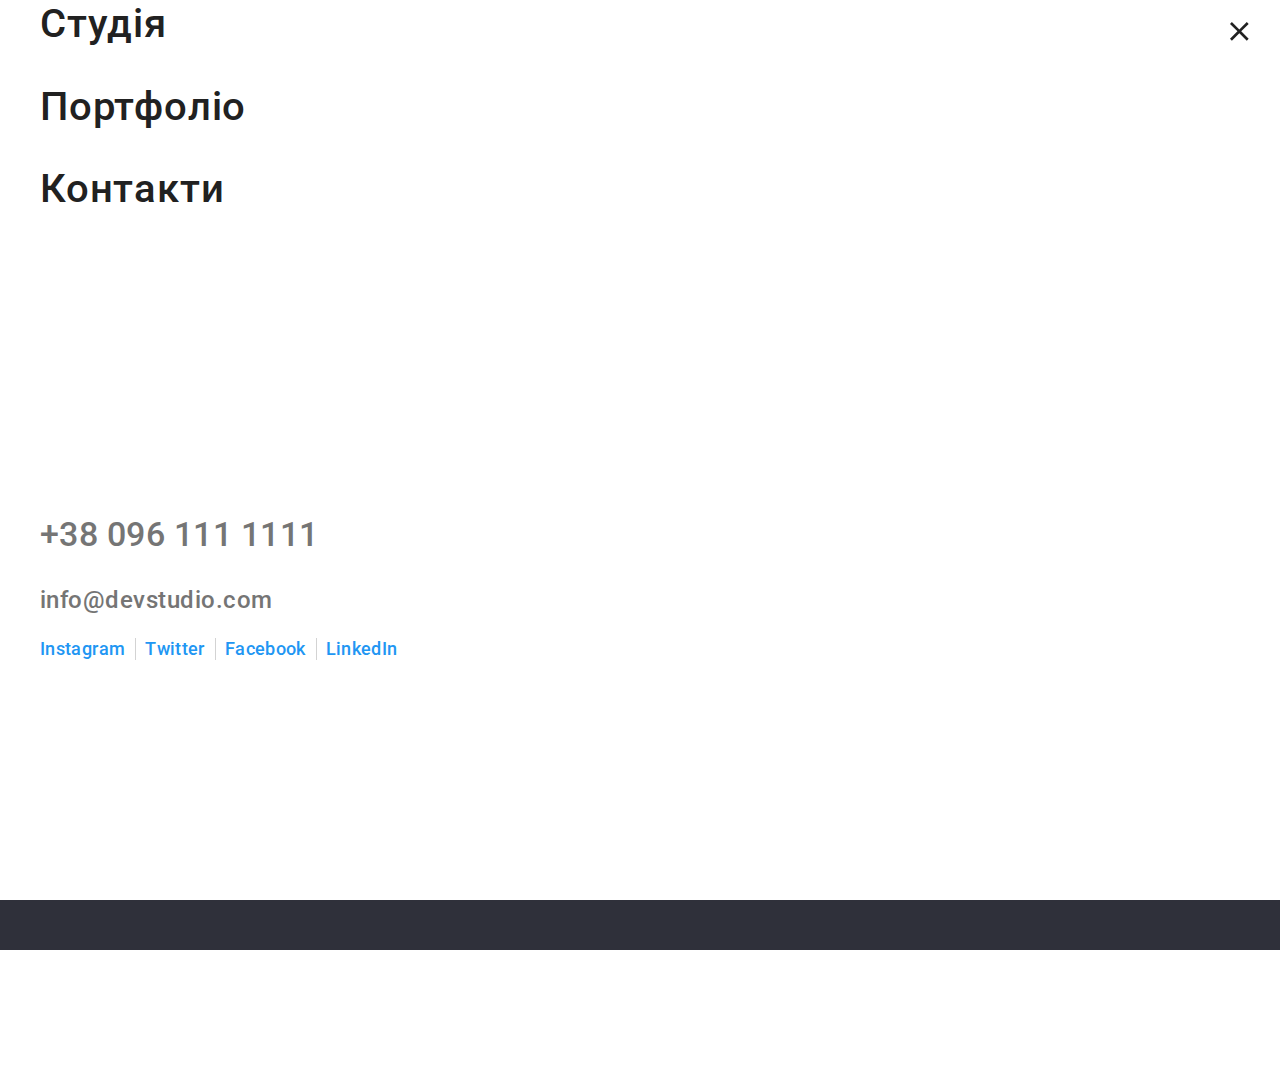
==== commit e9c96404: "not-done" ====
--- a/portfolio.html
+++ b/portfolio.html
@@ -89,15 +89,21 @@
                         <picture>
                             <source media="(min-width: 1200px)" srcset="
                             ./img/dekstop/imgprojects-1-dekstop1x.png 1x, 
-                            ./img/dekstop/imgprojects-1-dekstop2x.png 2x ">
+                            ./img/dekstop/imgprojects-1-dekstop2x.png 2x "
+                            >
+                            
 
                             <source media="(min-width: 768px)" srcset="
                             ./img/tablet/imgprojects-1-tablet1x.png 1x, 
                             ./img/tablet/imgprojects-1-tablet2x.png 2x ">
 
+                            
+
                             <source media="(min-width: 480px)" srcset="
                             ./img/mobile/imgprojects-1-mobile1x.png 1x, 
                             ./img/mobile/imgprojects-1-mobile2x.png 2x ">
+
+                            <img src="./img/mobile/imgprojects-1-mobile1x.png" alt="">
                         </picture>
                         <div class="projects__box">
                             <h2 class="projects__headline">Технокряк</h2>
@@ -115,13 +121,19 @@
                             ./img/dekstop/imgprojects-2-dekstop1x.png 1x, 
                             ./img/dekstop/imgprojects-2-dekstop2x.png 2x ">
 
+                            
+
                             <source media="(min-width: 768px)" srcset="
                             ./img/tablet/imgprojects-2-tablet1x.png 1x, 
                             ./img/tablet/imgprojects-2-tablet2x.png 2x ">
 
+                            
+
                             <source media="(min-width: 480px)" srcset="
                             ./img/mobile/imgprojects-2-mobile1x.png 1x, 
                             ./img/mobile/imgprojects-2-mobile2x.png 2x ">
+
+                            <img src="./img/mobile/imgprojects-2-mobile1x.png" alt="">
                         </picture>
                         <div class="projects__box">
                             <h2 class="projects__headline">Постер New Orlean vs Golden Star</h2>
@@ -139,13 +151,19 @@
                             ./img/dekstop/imgprojects-3-dekstop1x.png 1x, 
                             ./img/dekstop/imgprojects-3-dekstop2x.png 2x ">
 
+                          
+
                             <source media="(min-width: 768px)" srcset="
                             ./img/tablet/imgprojects-3-tablet1x.png 1x, 
                             ./img/tablet/imgprojects-3-tablet2x.png 2x ">
 
+                      
+
                             <source media="(min-width: 480px)" srcset="
                             ./img/mobile/imgprojects-3-mobile1x.png 1x, 
                             ./img/mobile/imgprojects-3-mobile2x.png 2x ">
+
+                            <img src="./img/mobile/imgprojects-3-mobile1x.png" alt="">
                         </picture>
                         <div class="projects__box">
                             <h2 class="projects__headline">Ресторан Seafood</h2>
@@ -164,13 +182,19 @@
                             ./img/dekstop/imgprojects-4-dekstop1x.png 1x, 
                             ./img/dekstop/imgprojects-4-dekstop2x.png 2x ">
 
+ 
+
                             <source media="(min-width: 768px)" srcset="
                             ./img/tablet/imgprojects-4-tablet1x.png 1x, 
                             ./img/tablet/imgprojects-4-tablet2x.png 2x ">
 
+    
+
                             <source media="(min-width: 480px)" srcset="
                             ./img/mobile/imgprojects-4-mobile1x.png 1x, 
                             ./img/mobile/imgprojects-4-mobile2x.png 2x ">
+
+                            <img src="./img/mobile/imgprojects-4-mobile1x.png" alt="">
                         </picture>
                         <div class="projects__box">
                             <h2 class="projects__headline">Проєкт Prime</h2>
@@ -189,13 +213,18 @@
                             ./img/dekstop/imgprojects-5-dekstop1x.png 1x, 
                             ./img/dekstop/imgprojects-5-dekstop2x.png 2x ">
 
+
                             <source media="(min-width: 768px)" srcset="
                             ./img/tablet/imgprojects-5-tablet1x.png 1x, 
                             ./img/tablet/imgprojects-5-tablet2x.png 2x ">
 
+         
+
                             <source media="(min-width: 480px)" srcset="
                             ./img/mobile/imgprojects-5-mobile1x.png 1x, 
                             ./img/mobile/imgprojects-5-mobile2x.png 2x ">
+
+                            <img src="./img/mobile/imgprojects-5-mobile1x.png" alt="">
                         </picture>
                         <div class="projects__box">
                             <h2 class="projects__headline">Проєкт Boxes</h2>
@@ -214,13 +243,18 @@
                             ./img/dekstop/imgprojects-6-dekstop1x.png 1x, 
                             ./img/dekstop/imgprojects-6-dekstop2x.png 2x ">
 
+    
+
                             <source media="(min-width: 768px)" srcset="
                             ./img/tablet/imgprojects-6-tablet1x.png 1x, 
                             ./img/tablet/imgprojects-6-tablet2x.png 2x ">
 
+
                             <source media="(min-width: 480px)" srcset="
                             ./img/mobile/imgprojects-6-mobile1x.png 1x, 
                             ./img/mobile/imgprojects-6-mobile2x.png 2x ">
+
+                            <img src="./img/mobile/imgprojects-5-mobile1x.png" alt="">
                         </picture>
                         <div class="projects__box">
                             <h2 class="projects__headline">Inspiration has no Borders</h2>
@@ -239,13 +273,18 @@
                             ./img/dekstop/imgprojects-7-dekstop1x.png 1x, 
                             ./img/dekstop/imgprojects-7-dekstop2x.png 2x ">
 
+
+
                             <source media="(min-width: 768px)" srcset="
                             ./img/tablet/imgprojects-7-tablet1x.png 1x, 
                             ./img/tablet/imgprojects-7-tablet2x.png 2x ">
 
+
                             <source media="(min-width: 480px)" srcset="
                             ./img/mobile/imgprojects-7-mobile1x.png 1x, 
                             ./img/mobile/imgprojects-7-mobile2x.png 2x ">
+
+                            <img src="./img/mobile/imgprojects-7-mobile1x.png" alt="">
                         </picture>
                         <div class="projects__box">
                             <h2 class="projects__headline">Видання Limited Edition</h2>
@@ -264,13 +303,17 @@
                             ./img/dekstop/imgprojects-8-dekstop1x.png 1x, 
                             ./img/dekstop/imgprojects-8-dekstop2x.png 2x ">
 
+
                             <source media="(min-width: 768px)" srcset="
                             ./img/tablet/imgprojects-8-tablet1x.png 1x, 
                             ./img/tablet/imgprojects-8-tablet2x.png 2x ">
 
+
                             <source media="(min-width: 480px)" srcset="
                             ./img/mobile/imgprojects-8-mobile1x.png 1x, 
                             ./img/mobile/imgprojects-8-mobile2x.png 2x ">
+
+                            <img src="./img/mobile/imgprojects-8-mobile1x.png" alt="">
                         </picture>
                         <div class="projects__box">
                             <h2 class="projects__headline">Проєкт LAB</h2>
@@ -289,13 +332,18 @@
                             ./img/dekstop/imgprojects-9-dekstop1x.png 1x, 
                             ./img/dekstop/imgprojects-9-dekstop2x.png 2x ">
 
+
                             <source media="(min-width: 768px)" srcset="
                             ./img/tablet/imgprojects-9-tablet1x.png 1x, 
                             ./img/tablet/imgprojects-9-tablet2x.png 2x ">
 
+ 
+
                             <source media="(min-width: 480px)" srcset="
                             ./img/mobile/imgprojects-9-mobile1x.png 1x, 
                             ./img/mobile/imgprojects-9-mobile2x.png 2x ">
+
+                            <img src="./img/mobile/imgprojects-9-mobile1x.png" alt="">
                         </picture>
                         <div class="projects__box">
                             <h2 class="projects__headline">Growing Business</h2>
@@ -375,8 +423,8 @@
               <div class="footer__super-right-small-box">
             <input class="footer__super-right-input" placeholder="E-mail" type="text">
             <button class="footer__super-right-button">
-                <p class="footer__super-right-button-text">
-                    Підписатися</p>
+
+                    Підписатися
                 <svg class="footer__super-right-svg">
                     <use href="./icons/icon.svg#icon-icon-send"></use>
                 </svg>
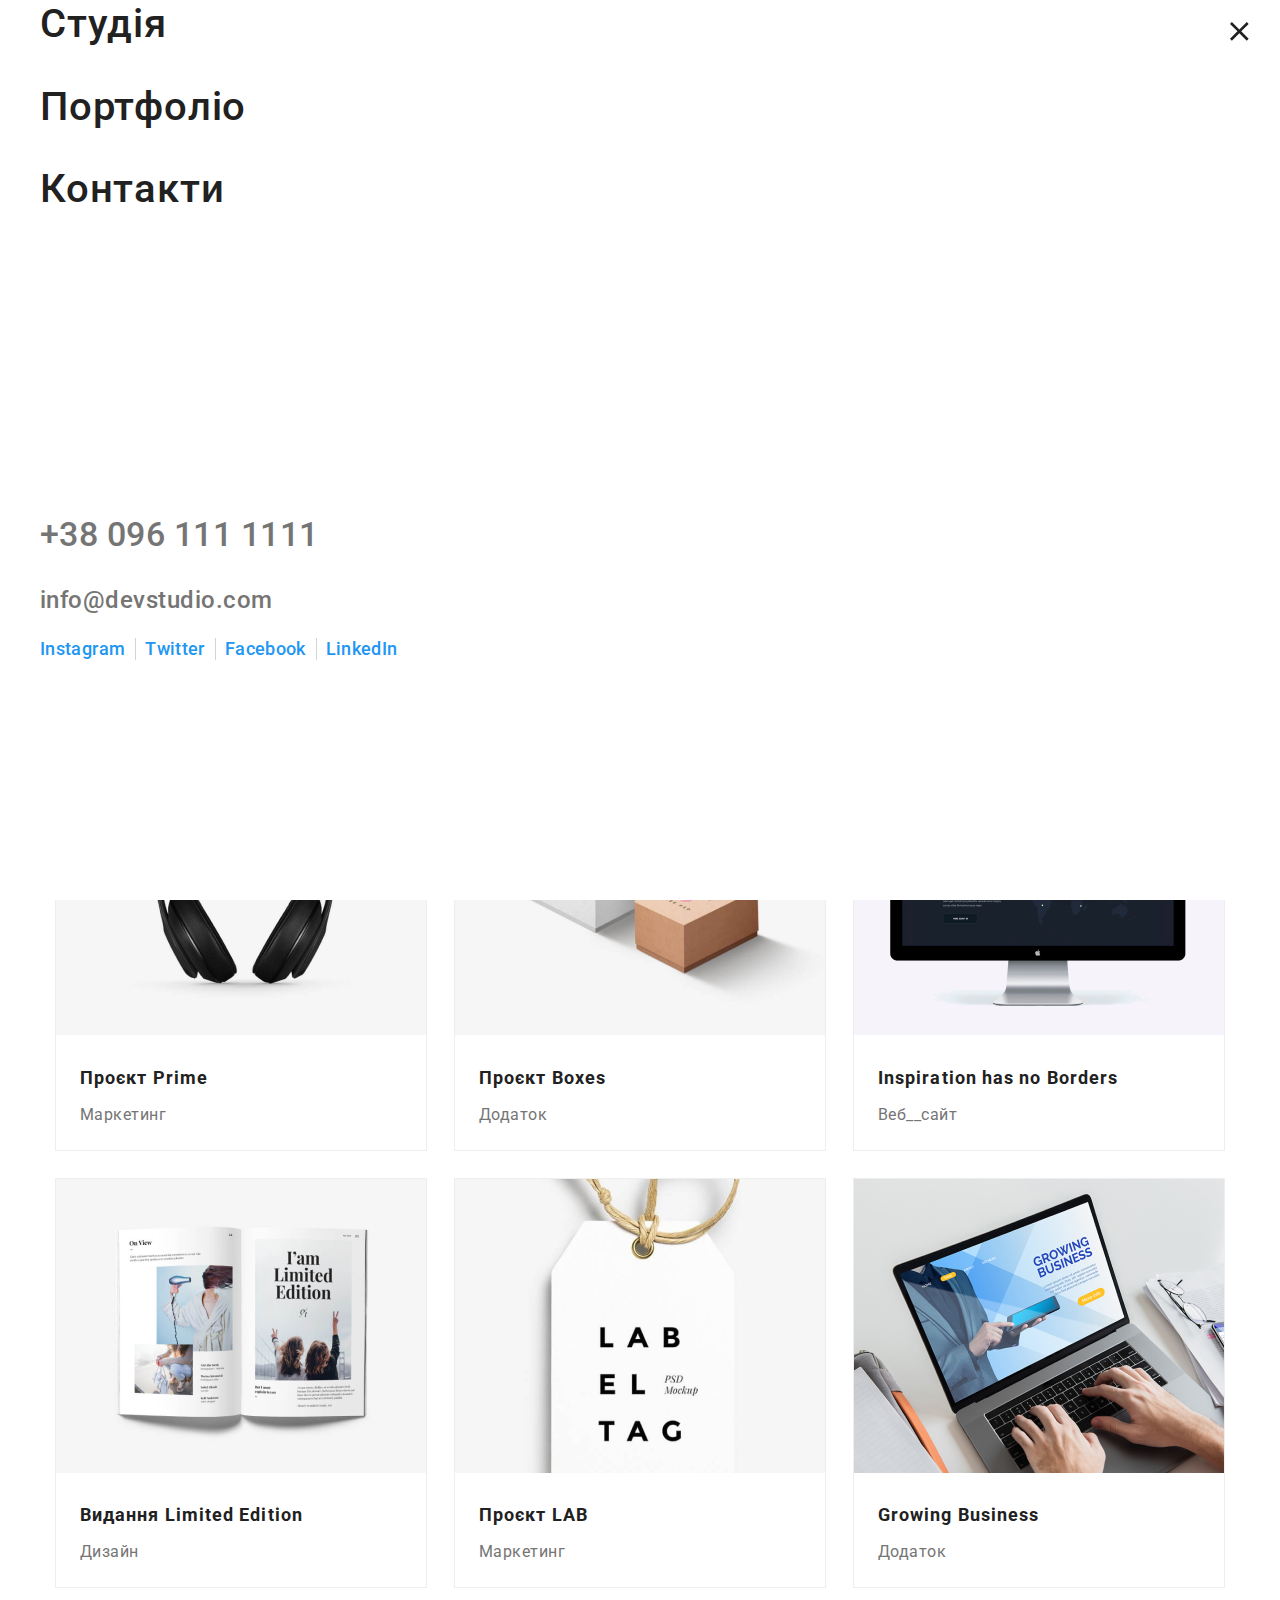
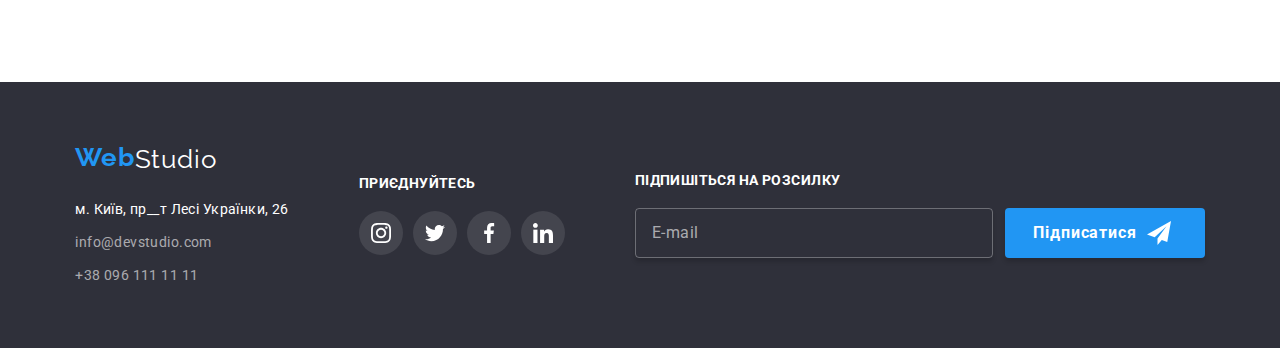
==== commit 5d175534: "idk" ====
--- a/portfolio.html
+++ b/portfolio.html
@@ -99,7 +99,7 @@
 
                             
 
-                            <source media="(min-width: 480px)" srcset="
+                            <source media="(min-width: 320px)" srcset="
                             ./img/mobile/imgprojects-1-mobile1x.png 1x, 
                             ./img/mobile/imgprojects-1-mobile2x.png 2x ">
 
@@ -129,7 +129,7 @@
 
                             
 
-                            <source media="(min-width: 480px)" srcset="
+                            <source media="(min-width: 320px)" srcset="
                             ./img/mobile/imgprojects-2-mobile1x.png 1x, 
                             ./img/mobile/imgprojects-2-mobile2x.png 2x ">
 
@@ -159,7 +159,7 @@
 
                       
 
-                            <source media="(min-width: 480px)" srcset="
+                            <source media="(min-width: 320px)" srcset="
                             ./img/mobile/imgprojects-3-mobile1x.png 1x, 
                             ./img/mobile/imgprojects-3-mobile2x.png 2x ">
 
@@ -190,7 +190,7 @@
 
     
 
-                            <source media="(min-width: 480px)" srcset="
+                            <source media="(min-width: 320px)" srcset="
                             ./img/mobile/imgprojects-4-mobile1x.png 1x, 
                             ./img/mobile/imgprojects-4-mobile2x.png 2x ">
 
@@ -220,7 +220,7 @@
 
          
 
-                            <source media="(min-width: 480px)" srcset="
+                            <source media="(min-width: 320px)" srcset="
                             ./img/mobile/imgprojects-5-mobile1x.png 1x, 
                             ./img/mobile/imgprojects-5-mobile2x.png 2x ">
 
@@ -250,7 +250,7 @@
                             ./img/tablet/imgprojects-6-tablet2x.png 2x ">
 
 
-                            <source media="(min-width: 480px)" srcset="
+                            <source media="(min-width: 320px)" srcset="
                             ./img/mobile/imgprojects-6-mobile1x.png 1x, 
                             ./img/mobile/imgprojects-6-mobile2x.png 2x ">
 
@@ -280,7 +280,7 @@
                             ./img/tablet/imgprojects-7-tablet2x.png 2x ">
 
 
-                            <source media="(min-width: 480px)" srcset="
+                            <source media="(min-width: 320px)" srcset="
                             ./img/mobile/imgprojects-7-mobile1x.png 1x, 
                             ./img/mobile/imgprojects-7-mobile2x.png 2x ">
 
@@ -309,7 +309,7 @@
                             ./img/tablet/imgprojects-8-tablet2x.png 2x ">
 
 
-                            <source media="(min-width: 480px)" srcset="
+                            <source media="(min-width: 320px)" srcset="
                             ./img/mobile/imgprojects-8-mobile1x.png 1x, 
                             ./img/mobile/imgprojects-8-mobile2x.png 2x ">
 
@@ -339,7 +339,7 @@
 
  
 
-                            <source media="(min-width: 480px)" srcset="
+                            <source media="(min-width: 320px)" srcset="
                             ./img/mobile/imgprojects-9-mobile1x.png 1x, 
                             ./img/mobile/imgprojects-9-mobile2x.png 2x ">
 
--- a/css/portfolio.min.css
+++ b/css/portfolio.min.css
@@ -1 +1 @@
-h1,h2,h3,h4,h5,h6,p{margin:0px}ul,ol{padding:0px;margin:0px;list-style:none}a{text-decoration:none}body{font-family:"Roboto"}.container{width:100%;padding-left:15px;padding-right:15px;margin-left:auto;margin-right:auto;outline:red solid}@media screen and (min-width: 480px){.container{width:480px;padding-left:15px;padding-right:15px}}@media screen and (min-width: 768px){.container{width:768px;padding-left:15px;padding-right:15px}}@media screen and (min-width: 1200px){.container{width:1200px;padding-left:15px;padding-right:15px}}/*! modern-normalize v2.0.0 | MIT License | https://github.com/sindresorhus/modern-normalize */*,::before,::after{box-sizing:border-box}html{font-family:system-ui,"Segoe UI",Roboto,Helvetica,Arial,sans-serif,"Apple Color Emoji","Segoe UI Emoji";line-height:1.15;-webkit-text-size-adjust:100%;-moz-tab-size:4;-o-tab-size:4;tab-size:4}body{margin:0}hr{height:0;color:inherit}abbr[title]{-webkit-text-decoration:underline dotted;text-decoration:underline dotted}b,strong{font-weight:bolder}code,kbd,samp,pre{font-family:ui-monospace,SFMono-Regular,Consolas,"Liberation Mono",Menlo,monospace;font-size:1em}small{font-size:80%}sub,sup{font-size:75%;line-height:0;position:relative;vertical-align:baseline}sub{bottom:-0.25em}sup{top:-0.5em}table{text-indent:0;border-color:inherit}button,input,optgroup,select,textarea{font-family:inherit;font-size:100%;line-height:1.15;margin:0}button,select{text-transform:none}button,[type=button],[type=reset],[type=submit]{-webkit-appearance:button}::-moz-focus-inner{border-style:none;padding:0}:-moz-focusring{outline:1px dotted ButtonText}:-moz-ui-invalid{box-shadow:none}legend{padding:0}progress{vertical-align:baseline}::-webkit-inner-spin-button,::-webkit-outer-spin-button{height:auto}[type=search]{-webkit-appearance:textfield;outline-offset:-2px}::-webkit-search-decoration{-webkit-appearance:none}::-webkit-file-upload-button{-webkit-appearance:button;font:inherit}summary{display:list-item}.is-open{opacity:0;visibility:hidden;pointer-events:none}.js-menu-container{background:#fff;position:fixed;top:0;left:0;right:0;bottom:0;display:flex}.menu{padding-left:40px}.menu__close-svg{width:40px;height:40px;flex-shrink:0;fill:#212121}.menu__close-button:hover .menu__close-svg{fill:#2196f3}.menu__close-button{border:none;background-color:rgba(0,0,0,0);position:absolute;top:10px;right:15px}.menu__list{display:flex;flex-direction:column;row-gap:35.7px;margin-bottom:302px}.menu__link{color:#212121;font-family:Roboto;font-size:40px;font-style:normal;font-weight:500;line-height:normal;letter-spacing:.8px;transition-property:color;transition-duration:250ms;transition-timing-function:cubic-bezier(0.4, 0, 0.2, 1)}.menu__link:hover{color:#2196f3}.menu__contacts{display:flex;margin-left:auto;flex-direction:column;row-gap:32px}.menu__link-contact-big{font-size:34px;color:#757575;font-family:Roboto;font-style:normal;font-weight:500;line-height:normal;letter-spacing:.48px;transition-property:color;transition-duration:250ms;transition-timing-function:cubic-bezier(0.4, 0, 0.2, 1)}.menu__link-contact-big:hover{color:#2196f3}.menu__link-contact{color:#757575;font-family:Roboto;font-size:24px;font-style:normal;font-weight:500;line-height:normal;letter-spacing:.48px;transition-property:color;transition-duration:250ms;transition-timing-function:cubic-bezier(0.4, 0, 0.2, 1)}.menu__link-contact:hover{color:#2196f3}.menu__current{color:#2196f3}.menu__sites-list{display:flex;gap:20px;margin-top:24px}.menu__sites-link{position:relative}.menu__sites-link{color:#2196f3;font-family:Roboto;font-size:18px;font-style:normal;font-weight:500;line-height:22px;letter-spacing:.36px}.menu__line{width:1px;height:22px;background:rgba(33,33,33,.2);position:absolute;top:0px;left:-10px}.display{display:flex}.header{border-bottom:solid #d4dbda 1px}@media screen and (min-width: 480px){.header{border-bottom:solid #d4dbda 1px}}@media screen and (min-width: 768px){.header{border-bottom:solid #d4dbda 1px;display:flex;justify-content:center;align-items:center;padding-top:25px;padding-bottom:25px}}@media screen and (min-width: 1200px){.header{border-bottom:solid #d4dbda 1px;display:flex;justify-content:center;align-items:center;padding-top:25px;padding-bottom:25px}}.header__item{position:relative}.header__nav{display:none}@media screen and (min-width: 480px){.header__nav{display:none}}@media screen and (min-width: 768px){.header__nav{display:flex;align-items:center;justify-content:center;gap:50px}}@media screen and (min-width: 1200px){.header__nav{gap:280px}}.header__menu-box{display:flex;justify-content:space-between;width:100%}@media screen and (min-width: 768px){.header__menu-box{display:block;width:auto}}.header__menu-button{margin-left:auto}@media screen and (min-width: 480px){.header__menu-button{margin-left:auto}}@media screen and (min-width: 768px){.header__menu-button{display:none}}.header__svg-menu{fill:#000;width:40px;height:40px;display:block}@media screen and (min-width: 768px){.header__svg-menu{display:none}}.header__menu-button{background-color:rgba(0,0,0,0);border:none}.header__list{display:flex;margin-left:88px;gap:51px;align-items:center}@media screen and (min-width: 1200px){.header__list{display:flex;margin-left:93px;gap:50px;align-items:center}}.header__svg{display:flex;gap:10px;align-items:center}.header__envelope{fill:#757575;width:16px;height:12px;transition-property:fill;transition-duration:250ms;transition-timing-function:cubic-bezier(0.4, 0, 0.2, 1)}.header__smartphone{width:10px;height:16px;fill:#757575;transition-property:fill;transition-duration:250ms;transition-timing-function:cubic-bezier(0.4, 0, 0.2, 1)}.header__link-contact:hover{color:#2196f3}.header__svg:hover .header__envelope{fill:#2196f3}.header__svg:hover .header__contacts{color:#2196f3}.header__svg:hover .header__smartphone{fill:#2196f3}.header__contacts{display:flex;flex-direction:column;margin-left:auto;row-gap:10px}@media screen and (min-width: 1200px){.header__contacts{display:flex;flex-direction:row;margin-left:auto;gap:50px;align-items:center}}.header__logo-color{font-family:"Raleway";font-size:26px;font-weight:700;line-height:1.19;letter-spacing:.03em;text-align:left;color:#2196f3}.header__logo{font-family:"Raleway";font-size:26px;font-weight:400;line-height:1.38;letter-spacing:.03em;text-align:left;color:#000}.header__link{font-size:14px;font-weight:500;line-height:1.14;letter-spacing:.02em;text-align:left;color:#212121;transition-property:color;transition-duration:250ms;transition-timing-function:cubic-bezier(0.4, 0, 0.2, 1)}.header__link-contact{font-size:14px;font-weight:500;line-height:1.14;letter-spacing:.02em;text-align:left;color:#757575;transition-property:color;transition-duration:250ms;transition-timing-function:cubic-bezier(0.4, 0, 0.2, 1)}.header__link::after{display:block;position:absolute;opacity:0;content:"";background-color:#2196f3;height:3px;width:100%;margin-top:32px;transition-property:opacity;transition-duration:250ms;transition-timing-function:cubic-bezier(0.4, 0, 0.2, 1)}.header__link:hover::after{opacity:1}.header__link:hover{color:#2196f3}.header__current::after{display:block;position:absolute;content:"";opacity:1;background-color:#2196f3;height:3px;width:100%;margin-top:32px;transition-property:opacity;transition-duration:250ms;transition-timing-function:cubic-bezier(0.4, 0, 0.2, 1)}.header__current{color:#2196f3}.projects{padding-top:60px;padding-bottom:60px}@media screen and (min-width: 480px){.projects{padding-top:60px;padding-bottom:60px}}@media screen and (min-width: 768px){.projects{padding-top:60px;padding-bottom:60px}}@media screen and (min-width: 1200px){.projects{padding-top:94px;padding-bottom:94px}}.projects__article{border:1px solid #eee;background:#fff;transition-property:box-shadow;transition-duration:250ms;transition-timing-function:cubic-bezier(0.4, 0, 0.2, 1)}.projects__article:hover{box-shadow:1px 4px 6px 0px rgba(0,0,0,.16),0px 4px 4px 0px rgba(0,0,0,.06),0px 1px 1px 0px rgba(0,0,0,.12)}.projects__list{display:flex;flex-wrap:wrap;gap:8px;row-gap:15px;justify-content:center;margin-bottom:50px}@media screen and (min-width: 480px){.projects__list{display:flex;gap:8px;justify-content:center;margin-bottom:50px}}@media screen and (min-width: 768px){.projects__list{display:flex;flex-wrap:nowrap;gap:8px;justify-content:center;margin-bottom:50px}}@media screen and (min-width: 1200px){.projects__list{display:flex;gap:8px;justify-content:center;margin-bottom:50px}}.projects__button{display:block;font-size:16px;font-weight:500;line-height:1.62;letter-spacing:.03em;height:38px;font-family:"Roboto";text-align:center;color:#212121;background:#f5f4fa;border-radius:4px;border:none;padding-left:22px;padding-right:22px;padding-top:6px;padding-bottom:6px;cursor:pointer;transition-property:background-color,color,box-shadow;transition-duration:250ms;transition-timing-function:cubic-bezier(0.4, 0, 0.2, 1)}.projects__button:hover{color:#fff;background:#2196f3;box-shadow:0 2px 2px 0 rgba(0,0,0,.12),0 1px 2px 0 rgba(0,0,0,.08),0 3px 1px 0 rgba(0,0,0,.1)}.projects__big-list{display:flex;flex-direction:column;flex-wrap:wrap;row-gap:30px;gap:27px;justify-content:center}@media screen and (min-width: 480px){.projects__big-list{display:flex;flex-direction:column;flex-wrap:wrap;row-gap:30px;gap:27px;justify-content:center}}@media screen and (min-width: 768px){.projects__big-list{display:flex;flex-direction:row;flex-wrap:wrap;row-gap:30px;gap:27px;justify-content:center}}@media screen and (min-width: 1200px){.projects__big-list{display:flex;flex-wrap:wrap;row-gap:30px;gap:27px;justify-content:center}}.projects__box{padding-left:24px;padding-top:20px;padding-bottom:20px}.projects__article{border:1px solid #eee;background:#fff;position:relative}.projects__headline{font-size:18px;font-weight:700;line-height:2;letter-spacing:.06em;text-align:left;color:#212121;margin-bottom:4px}@media screen and (min-width: 480px){.projects__headline{font-size:18px;font-weight:700;line-height:2;letter-spacing:.06em;text-align:left;color:#212121;margin-bottom:4px}}@media screen and (min-width: 768px){.projects__headline{font-size:18px;font-weight:700;line-height:2;letter-spacing:.06em;text-align:left;color:#212121;margin-bottom:4px}}@media screen and (min-width: 1200px){.projects__headline{font-size:18px;font-weight:700;line-height:2;letter-spacing:.06em;text-align:left;color:#212121;margin-bottom:4px}}.projects__img{width:330px;height:294px;flex-shrink:0}@media screen and (min-width: 480px){.projects__img{width:450px;height:294px;flex-shrink:0}}@media screen and (min-width: 768px){.projects__img{width:350px;height:294px;flex-shrink:0}}@media screen and (min-width: 1200px){.projects__img{width:370px;height:294px;flex-shrink:0}}.projects__info{font-size:16px;font-weight:400;line-height:1.87;letter-spacing:.03em;text-align:left;color:#757575}@media screen and (min-width: 480px){.projects__info{color:#757575;font-family:Roboto;font-size:16px;font-style:normal;font-weight:400;line-height:30px;letter-spacing:.48px}}@media screen and (min-width: 1200px){.projects__info{color:#757575;font-family:Roboto;font-size:16px;font-style:normal;font-weight:400;line-height:30px;letter-spacing:.48px}}.projects__item{margin-bottom:34px}.projects__hover-box{background-color:rgba(33,150,243,.9);opacity:0;position:absolute;padding-left:24px;padding-top:63px;padding-bottom:63px;transition:opacity 250sm cubic-bezier(0.4, 0, 0.2, 1)}.projects__article:hover .projects__hover-box{opacity:1}.projects__hover-text{color:#fff;font-family:Roboto;font-size:18px;font-style:normal;font-weight:400;line-height:28px;letter-spacing:.54px}.footer{background:#2f303a;padding-top:60px;padding-bottom:60px}@media screen and (min-width: 480px){.footer{padding-top:60px;padding-bottom:60px}}@media screen and (min-width: 768px){.footer{padding-top:60px;padding-bottom:60px}}@media screen and (min-width: 1200px){.footer{padding-top:60px;padding-bottom:60px}}.footer__big-box{display:block}@media screen and (min-width: 480px){.footer__big-box{display:block}}@media screen and (min-width: 768px){.footer__big-box{display:flex;flex-wrap:wrap;gap:165px;justify-content:center;align-items:center;row-gap:60px}}@media screen and (min-width: 1200px){.footer__big-box{display:flex;flex-wrap:nowrap;justify-content:center;align-items:center;gap:70px}}.footer__logo-link{display:flex;margin-bottom:20px;justify-content:center}@media screen and (min-width: 1200px){.footer__logo-link{justify-content:flex-start}}.footer__box-left{padding-bottom:60px}@media screen and (min-width: 768px){.footer__box-left{padding-bottom:0px}}.footer__list{display:flex;flex-direction:column;align-items:center}@media screen and (min-width: 1200px){.footer__list{display:block}}.footer__logo-color{font-family:"Raleway";font-size:26px;font-weight:700;line-height:1.19;letter-spacing:.03em;text-align:left;color:#2196f3}.footer__address{display:flex;justify-content:center}@media screen and (min-width: 768px){.footer{display:block}}.footer__logo{font-family:"Raleway";font-size:26px;font-weight:400;line-height:1.38;letter-spacing:.03em;text-align:left;color:#fff}.footer__address{font-size:14px;font-weight:400;line-height:1.71;letter-spacing:.03em;text-align:left;color:#fff;font-style:normal}.footer__mail{display:block;font-size:14px;font-weight:400;line-height:1.71;letter-spacing:.03em;text-align:left;color:rgba(255,255,255,.6);margin-top:9px}.footer__tel{display:block;font-size:14px;font-weight:400;line-height:1.71;letter-spacing:.03em;text-align:left;color:rgba(255,255,255,.6);margin-top:9px}.footer__box-right{padding-bottom:60px}@media screen and (min-width: 768px){.footer__box-right{padding-bottom:0px}}.footer__box-r-headline{display:flex;justify-content:center;color:#fff;font-family:Roboto;font-size:14px;font-style:normal;font-weight:700;line-height:normal;letter-spacing:.42px;text-transform:uppercase}@media screen and (min-width: 1200px){.footer__box-r-headline{display:block}}.footer__box-r-svg-list{display:flex;gap:10px;margin-top:20px;justify-content:center}.footer__box-r-svg{width:20px;height:20px;fill:#fff}.footer__box-r-svg-circle{display:flex;background-color:rgba(255,255,255,.1019607843);border-radius:50px;width:44px;height:44px;justify-content:center;align-items:center;transition-property:background-color;transition-duration:250ms;transition-timing-function:cubic-bezier(0.4, 0, 0.2, 1)}.footer__box-r-svg-circle:hover{background-color:#2196f3}.footer__super-right-svg{width:24px;height:24px;fill:#fff;margin-left:10px}.footer__super-right-small-box{display:flex;flex-direction:column;margin-top:20px;row-gap:12px;justify-content:center;align-items:center}@media screen and (min-width: 480px){.footer__super-right-small-box{margin-top:20px;gap:20px}}@media screen and (min-width: 1200px){.footer__super-right-small-box{display:flex;flex-direction:row;margin-top:20px;gap:12px}}.footer__super-right-headline{display:flex;color:#fff;justify-content:center;font-family:Roboto;font-size:14px;font-style:normal;font-weight:700;line-height:normal;letter-spacing:.42px;text-transform:uppercase}@media screen and (min-width: 1200px){.footer__super-right-headline{display:block}}.footer__super-right-input{display:flex;width:450px;height:50px;flex-shrink:0;border-radius:4px;border:1px solid rgba(255,255,255,.3);background:rgba(33,150,243,0);box-shadow:0px 4px 4px 0px rgba(0,0,0,.15);flex-direction:column;justify-content:center;padding-left:16px}@media screen and (min-width: 1200px){.footer__super-right-input{width:358px;height:50px}}.footer__super-right-input::-moz-placeholder{color:rgba(255,255,255,.6);font-family:Roboto;font-size:16px;font-style:normal;font-weight:400;line-height:20px;letter-spacing:.48px}.footer__super-right-input::placeholder{color:rgba(255,255,255,.6);font-family:Roboto;font-size:16px;font-style:normal;font-weight:400;line-height:20px;letter-spacing:.48px}.footer__super-right-button{display:flex;border:none;width:200px;height:50px;flex-shrink:0;border-radius:4px;background:#2196f3;box-shadow:0px 4px 4px 0px rgba(0,0,0,.15);color:#fff;font-family:Roboto;font-size:16px;font-style:normal;font-weight:700;line-height:30px;letter-spacing:.96px;align-items:center;padding-left:28px}/*# sourceMappingURL=portfolio.min.css.map */+h1,h2,h3,h4,h5,h6,p{margin:0px}ul,ol{padding:0px;margin:0px;list-style:none}a{text-decoration:none}body{font-family:"Roboto"}.container{width:100%;padding-left:15px;padding-right:15px;margin-left:auto;margin-right:auto}@media screen and (min-width: 480px){.container{width:480px;padding-left:15px;padding-right:15px}}@media screen and (min-width: 768px){.container{width:768px;padding-left:15px;padding-right:15px}}@media screen and (min-width: 1200px){.container{width:1200px;padding-left:15px;padding-right:15px}}/*! modern-normalize v2.0.0 | MIT License | https://github.com/sindresorhus/modern-normalize */*,::before,::after{box-sizing:border-box}html{font-family:system-ui,"Segoe UI",Roboto,Helvetica,Arial,sans-serif,"Apple Color Emoji","Segoe UI Emoji";line-height:1.15;-webkit-text-size-adjust:100%;-moz-tab-size:4;-o-tab-size:4;tab-size:4}body{margin:0}hr{height:0;color:inherit}abbr[title]{-webkit-text-decoration:underline dotted;text-decoration:underline dotted}b,strong{font-weight:bolder}code,kbd,samp,pre{font-family:ui-monospace,SFMono-Regular,Consolas,"Liberation Mono",Menlo,monospace;font-size:1em}small{font-size:80%}sub,sup{font-size:75%;line-height:0;position:relative;vertical-align:baseline}sub{bottom:-0.25em}sup{top:-0.5em}table{text-indent:0;border-color:inherit}button,input,optgroup,select,textarea{font-family:inherit;font-size:100%;line-height:1.15;margin:0}button,select{text-transform:none}button,[type=button],[type=reset],[type=submit]{-webkit-appearance:button}::-moz-focus-inner{border-style:none;padding:0}:-moz-focusring{outline:1px dotted ButtonText}:-moz-ui-invalid{box-shadow:none}legend{padding:0}progress{vertical-align:baseline}::-webkit-inner-spin-button,::-webkit-outer-spin-button{height:auto}[type=search]{-webkit-appearance:textfield;outline-offset:-2px}::-webkit-search-decoration{-webkit-appearance:none}::-webkit-file-upload-button{-webkit-appearance:button;font:inherit}summary{display:list-item}.is-open{opacity:0;visibility:hidden;pointer-events:none}.js-menu-container{background:#fff;position:fixed;top:0;left:0;right:0;bottom:0;display:flex}.menu{padding-left:40px}.menu__close-svg{width:40px;height:40px;flex-shrink:0;fill:#212121}.menu__close-button:hover .menu__close-svg{fill:#2196f3}.menu__close-button{border:none;background-color:rgba(0,0,0,0);position:absolute;top:10px;right:15px}.menu__list{display:flex;flex-direction:column;row-gap:35.7px;margin-bottom:302px}.menu__link{color:#212121;font-family:Roboto;font-size:40px;font-style:normal;font-weight:500;line-height:normal;letter-spacing:.8px;transition-property:color;transition-duration:250ms;transition-timing-function:cubic-bezier(0.4, 0, 0.2, 1)}.menu__link:hover{color:#2196f3}.menu__contacts{display:flex;margin-left:auto;flex-direction:column;row-gap:32px}.menu__link-contact-big{font-size:34px;color:#757575;font-family:Roboto;font-style:normal;font-weight:500;line-height:normal;letter-spacing:.48px;transition-property:color;transition-duration:250ms;transition-timing-function:cubic-bezier(0.4, 0, 0.2, 1)}.menu__link-contact-big:hover{color:#2196f3}.menu__link-contact{color:#757575;font-family:Roboto;font-size:24px;font-style:normal;font-weight:500;line-height:normal;letter-spacing:.48px;transition-property:color;transition-duration:250ms;transition-timing-function:cubic-bezier(0.4, 0, 0.2, 1)}.menu__link-contact:hover{color:#2196f3}.menu__current{color:#2196f3}.menu__sites-list{display:flex;gap:20px;margin-top:24px}.menu__sites-link{position:relative}.menu__sites-link{color:#2196f3;font-family:Roboto;font-size:18px;font-style:normal;font-weight:500;line-height:22px;letter-spacing:.36px}.menu__line{width:1px;height:22px;background:rgba(33,33,33,.2);position:absolute;top:0px;left:-10px}.display{display:flex}.header{border-bottom:solid #d4dbda 1px}@media screen and (min-width: 480px){.header{border-bottom:solid #d4dbda 1px}}@media screen and (min-width: 768px){.header{border-bottom:solid #d4dbda 1px;display:flex;justify-content:center;align-items:center;padding-top:25px;padding-bottom:25px}}@media screen and (min-width: 1200px){.header{border-bottom:solid #d4dbda 1px;display:flex;justify-content:center;align-items:center;padding-top:25px;padding-bottom:25px}}.header__item{position:relative}.header__nav{display:none}@media screen and (min-width: 480px){.header__nav{display:none}}@media screen and (min-width: 768px){.header__nav{display:flex;align-items:center;justify-content:center;gap:50px}}@media screen and (min-width: 1200px){.header__nav{gap:280px}}.header__menu-box{display:flex;justify-content:space-between;width:100%}@media screen and (min-width: 768px){.header__menu-box{display:block;width:auto}}.header__menu-button{margin-left:auto}@media screen and (min-width: 480px){.header__menu-button{margin-left:auto}}@media screen and (min-width: 768px){.header__menu-button{display:none}}.header__svg-menu{fill:#000;width:40px;height:40px;display:block}@media screen and (min-width: 768px){.header__svg-menu{display:none}}.header__menu-button{background-color:rgba(0,0,0,0);border:none}.header__list{display:flex;margin-left:88px;gap:51px;align-items:center}@media screen and (min-width: 1200px){.header__list{display:flex;margin-left:93px;gap:50px;align-items:center}}.header__svg{display:flex;gap:10px;align-items:center}.header__envelope{fill:#757575;width:16px;height:12px;transition-property:fill;transition-duration:250ms;transition-timing-function:cubic-bezier(0.4, 0, 0.2, 1)}.header__smartphone{width:10px;height:16px;fill:#757575;transition-property:fill;transition-duration:250ms;transition-timing-function:cubic-bezier(0.4, 0, 0.2, 1)}.header__link-contact:hover{color:#2196f3}.header__svg:hover .header__envelope{fill:#2196f3}.header__svg:hover .header__contacts{color:#2196f3}.header__svg:hover .header__smartphone{fill:#2196f3}.header__contacts{display:flex;flex-direction:column;margin-left:auto;row-gap:10px}@media screen and (min-width: 1200px){.header__contacts{display:flex;flex-direction:row;margin-left:auto;gap:50px;align-items:center}}.header__logo-color{font-family:"Raleway";font-size:26px;font-weight:700;line-height:1.19;letter-spacing:.03em;text-align:left;color:#2196f3}.header__logo{font-family:"Raleway";font-size:26px;font-weight:400;line-height:1.38;letter-spacing:.03em;text-align:left;color:#000}.header__link{font-size:14px;font-weight:500;line-height:1.14;letter-spacing:.02em;text-align:left;color:#212121;transition-property:color;transition-duration:250ms;transition-timing-function:cubic-bezier(0.4, 0, 0.2, 1)}.header__link-contact{font-size:14px;font-weight:500;line-height:1.14;letter-spacing:.02em;text-align:left;color:#757575;transition-property:color;transition-duration:250ms;transition-timing-function:cubic-bezier(0.4, 0, 0.2, 1)}.header__link::after{display:block;position:absolute;opacity:0;content:"";background-color:#2196f3;height:3px;width:100%;margin-top:32px;transition-property:opacity;transition-duration:250ms;transition-timing-function:cubic-bezier(0.4, 0, 0.2, 1)}.header__link:hover::after{opacity:1}.header__link:hover{color:#2196f3}.header__current::after{display:block;position:absolute;content:"";opacity:1;background-color:#2196f3;height:3px;width:100%;margin-top:32px;transition-property:opacity;transition-duration:250ms;transition-timing-function:cubic-bezier(0.4, 0, 0.2, 1)}.header__current{color:#2196f3}.projects{padding-top:60px;padding-bottom:60px}@media screen and (min-width: 480px){.projects{padding-top:60px;padding-bottom:60px}}@media screen and (min-width: 768px){.projects{padding-top:60px;padding-bottom:60px}}@media screen and (min-width: 1200px){.projects{padding-top:94px;padding-bottom:94px}}.projects__article{border:1px solid #eee;background:#fff;transition-property:box-shadow;transition-duration:250ms;transition-timing-function:cubic-bezier(0.4, 0, 0.2, 1)}.projects__article:hover{box-shadow:1px 4px 6px 0px rgba(0,0,0,.16),0px 4px 4px 0px rgba(0,0,0,.06),0px 1px 1px 0px rgba(0,0,0,.12)}.projects__list{display:flex;flex-wrap:wrap;gap:8px;row-gap:15px;justify-content:center;margin-bottom:50px}@media screen and (min-width: 480px){.projects__list{display:flex;gap:8px;justify-content:center;margin-bottom:50px}}@media screen and (min-width: 768px){.projects__list{display:flex;flex-wrap:nowrap;gap:8px;justify-content:center;margin-bottom:50px}}@media screen and (min-width: 1200px){.projects__list{display:flex;gap:8px;justify-content:center;margin-bottom:50px}}.projects__button{display:block;font-size:16px;font-weight:500;line-height:1.62;letter-spacing:.03em;height:38px;font-family:"Roboto";text-align:center;color:#212121;background:#f5f4fa;border-radius:4px;border:none;padding-left:22px;padding-right:22px;padding-top:6px;padding-bottom:6px;cursor:pointer;transition-property:background-color,color,box-shadow;transition-duration:250ms;transition-timing-function:cubic-bezier(0.4, 0, 0.2, 1)}.projects__button:hover{color:#fff;background:#2196f3;box-shadow:0 2px 2px 0 rgba(0,0,0,.12),0 1px 2px 0 rgba(0,0,0,.08),0 3px 1px 0 rgba(0,0,0,.1)}.projects__big-list{display:flex;flex-direction:column;flex-wrap:wrap;row-gap:30px;gap:27px;justify-content:center}@media screen and (min-width: 480px){.projects__big-list{display:flex;flex-direction:column;flex-wrap:wrap;row-gap:30px;gap:27px;justify-content:center}}@media screen and (min-width: 768px){.projects__big-list{display:flex;flex-direction:row;flex-wrap:wrap;row-gap:30px;gap:27px;justify-content:center}}@media screen and (min-width: 1200px){.projects__big-list{display:flex;flex-wrap:wrap;row-gap:30px;gap:27px;justify-content:center}}.projects__box{padding-left:24px;padding-top:20px;padding-bottom:20px}.projects__article{border:1px solid #eee;background:#fff;position:relative}.projects__headline{font-size:18px;font-weight:700;line-height:2;letter-spacing:.06em;text-align:left;color:#212121;margin-bottom:4px}@media screen and (min-width: 480px){.projects__headline{font-size:18px;font-weight:700;line-height:2;letter-spacing:.06em;text-align:left;color:#212121;margin-bottom:4px}}@media screen and (min-width: 768px){.projects__headline{font-size:18px;font-weight:700;line-height:2;letter-spacing:.06em;text-align:left;color:#212121;margin-bottom:4px}}@media screen and (min-width: 1200px){.projects__headline{font-size:18px;font-weight:700;line-height:2;letter-spacing:.06em;text-align:left;color:#212121;margin-bottom:4px}}.projects__img{width:330px;height:294px;flex-shrink:0}@media screen and (min-width: 480px){.projects__img{width:450px;height:294px;flex-shrink:0}}@media screen and (min-width: 768px){.projects__img{width:350px;height:294px;flex-shrink:0}}@media screen and (min-width: 1200px){.projects__img{width:370px;height:294px;flex-shrink:0}}.projects__info{font-size:16px;font-weight:400;line-height:1.87;letter-spacing:.03em;text-align:left;color:#757575}@media screen and (min-width: 480px){.projects__info{color:#757575;font-family:Roboto;font-size:16px;font-style:normal;font-weight:400;line-height:30px;letter-spacing:.48px}}@media screen and (min-width: 1200px){.projects__info{color:#757575;font-family:Roboto;font-size:16px;font-style:normal;font-weight:400;line-height:30px;letter-spacing:.48px}}.projects__item{margin-bottom:34px}.projects__hover-box{background-color:rgba(33,150,243,.9);opacity:0;position:absolute;padding-left:24px;padding-top:63px;padding-bottom:63px;transition:opacity 250sm cubic-bezier(0.4, 0, 0.2, 1)}.projects__article:hover .projects__hover-box{opacity:1}.projects__hover-text{color:#fff;font-family:Roboto;font-size:18px;font-style:normal;font-weight:400;line-height:28px;letter-spacing:.54px}.footer{background:#2f303a;padding-top:60px;padding-bottom:60px}@media screen and (min-width: 480px){.footer{padding-top:60px;padding-bottom:60px}}@media screen and (min-width: 768px){.footer{padding-top:60px;padding-bottom:60px}}@media screen and (min-width: 1200px){.footer{padding-top:60px;padding-bottom:60px}}.footer__big-box{display:block}@media screen and (min-width: 480px){.footer__big-box{display:block}}@media screen and (min-width: 768px){.footer__big-box{display:flex;flex-wrap:wrap;gap:165px;justify-content:center;align-items:center;row-gap:60px}}@media screen and (min-width: 1200px){.footer__big-box{display:flex;flex-wrap:nowrap;justify-content:center;align-items:center;gap:70px}}.footer__logo-link{display:flex;margin-bottom:20px;justify-content:center}@media screen and (min-width: 1200px){.footer__logo-link{justify-content:flex-start}}.footer__box-left{padding-bottom:60px}@media screen and (min-width: 768px){.footer__box-left{padding-bottom:0px}}.footer__list{display:flex;flex-direction:column;align-items:center}@media screen and (min-width: 1200px){.footer__list{display:block}}.footer__logo-color{font-family:"Raleway";font-size:26px;font-weight:700;line-height:1.19;letter-spacing:.03em;text-align:left;color:#2196f3}.footer__address{display:flex;justify-content:center}@media screen and (min-width: 768px){.footer{display:block}}.footer__logo{font-family:"Raleway";font-size:26px;font-weight:400;line-height:1.38;letter-spacing:.03em;text-align:left;color:#fff}.footer__address{font-size:14px;font-weight:400;line-height:1.71;letter-spacing:.03em;text-align:left;color:#fff;font-style:normal}.footer__mail{display:block;font-size:14px;font-weight:400;line-height:1.71;letter-spacing:.03em;text-align:left;color:rgba(255,255,255,.6);margin-top:9px}.footer__tel{display:block;font-size:14px;font-weight:400;line-height:1.71;letter-spacing:.03em;text-align:left;color:rgba(255,255,255,.6);margin-top:9px}.footer__box-right{padding-bottom:60px}@media screen and (min-width: 768px){.footer__box-right{padding-bottom:0px}}.footer__box-r-headline{display:flex;justify-content:center;color:#fff;font-family:Roboto;font-size:14px;font-style:normal;font-weight:700;line-height:normal;letter-spacing:.42px;text-transform:uppercase}@media screen and (min-width: 1200px){.footer__box-r-headline{display:block}}.footer__box-r-svg-list{display:flex;gap:10px;margin-top:20px;justify-content:center}.footer__box-r-svg{width:20px;height:20px;fill:#fff}.footer__box-r-svg-circle{display:flex;background-color:rgba(255,255,255,.1019607843);border-radius:50px;width:44px;height:44px;justify-content:center;align-items:center;transition-property:background-color;transition-duration:250ms;transition-timing-function:cubic-bezier(0.4, 0, 0.2, 1)}.footer__box-r-svg-circle:hover{background-color:#2196f3}.footer__super-right-svg{width:24px;height:24px;fill:#fff;margin-left:10px}.footer__super-right-small-box{display:flex;flex-direction:column;margin-top:20px;row-gap:12px;justify-content:center;align-items:center}@media screen and (min-width: 480px){.footer__super-right-small-box{margin-top:20px;gap:20px}}@media screen and (min-width: 1200px){.footer__super-right-small-box{display:flex;flex-direction:row;margin-top:20px;gap:12px}}.footer__super-right-headline{display:flex;color:#fff;justify-content:center;font-family:Roboto;font-size:14px;font-style:normal;font-weight:700;line-height:normal;letter-spacing:.42px;text-transform:uppercase}@media screen and (min-width: 1200px){.footer__super-right-headline{display:block}}.footer__super-right-input{display:flex;width:450px;height:50px;flex-shrink:0;border-radius:4px;border:1px solid rgba(255,255,255,.3);background:rgba(33,150,243,0);box-shadow:0px 4px 4px 0px rgba(0,0,0,.15);flex-direction:column;justify-content:center;padding-left:16px}@media screen and (min-width: 1200px){.footer__super-right-input{width:358px;height:50px}}.footer__super-right-input::-moz-placeholder{color:rgba(255,255,255,.6);font-family:Roboto;font-size:16px;font-style:normal;font-weight:400;line-height:20px;letter-spacing:.48px}.footer__super-right-input::placeholder{color:rgba(255,255,255,.6);font-family:Roboto;font-size:16px;font-style:normal;font-weight:400;line-height:20px;letter-spacing:.48px}.footer__super-right-button{display:flex;border:none;width:200px;height:50px;flex-shrink:0;border-radius:4px;background:#2196f3;box-shadow:0px 4px 4px 0px rgba(0,0,0,.15);color:#fff;font-family:Roboto;font-size:16px;font-style:normal;font-weight:700;line-height:30px;letter-spacing:.96px;align-items:center;padding-left:28px}/*# sourceMappingURL=portfolio.min.css.map */